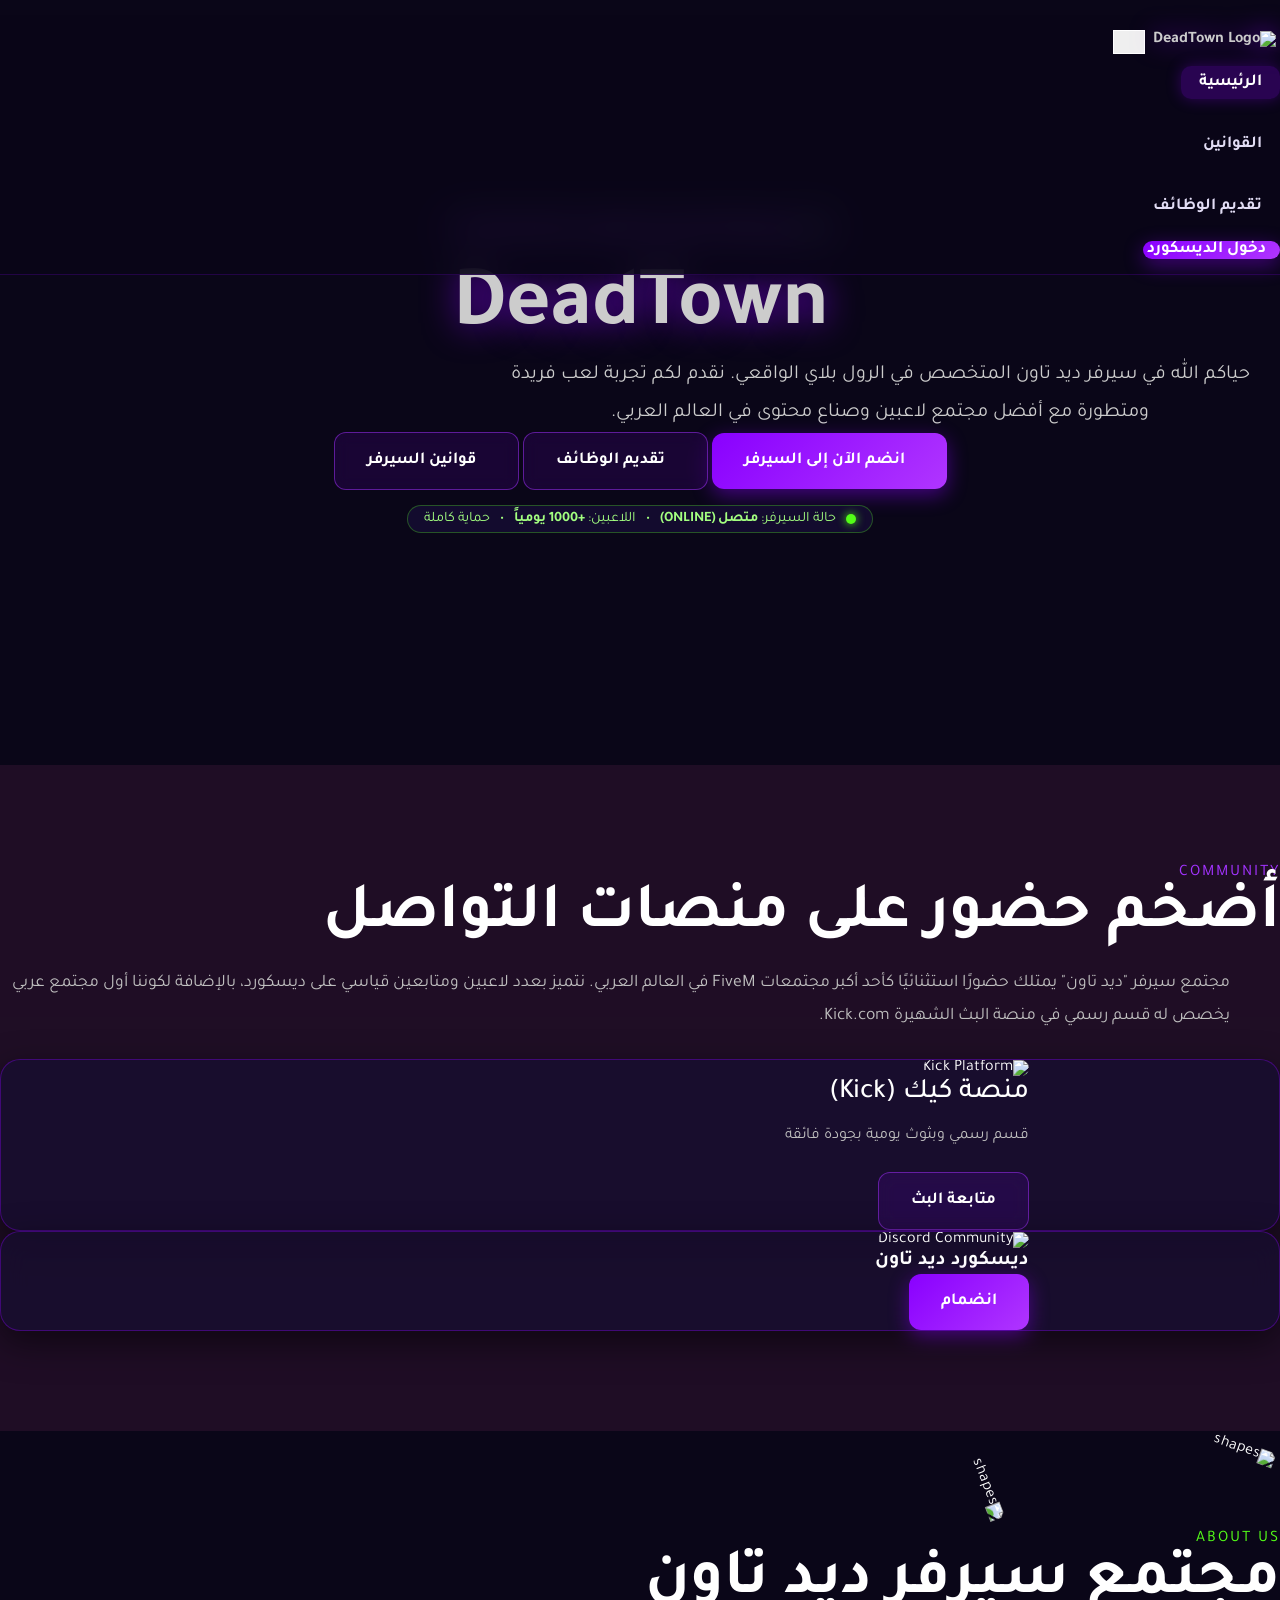
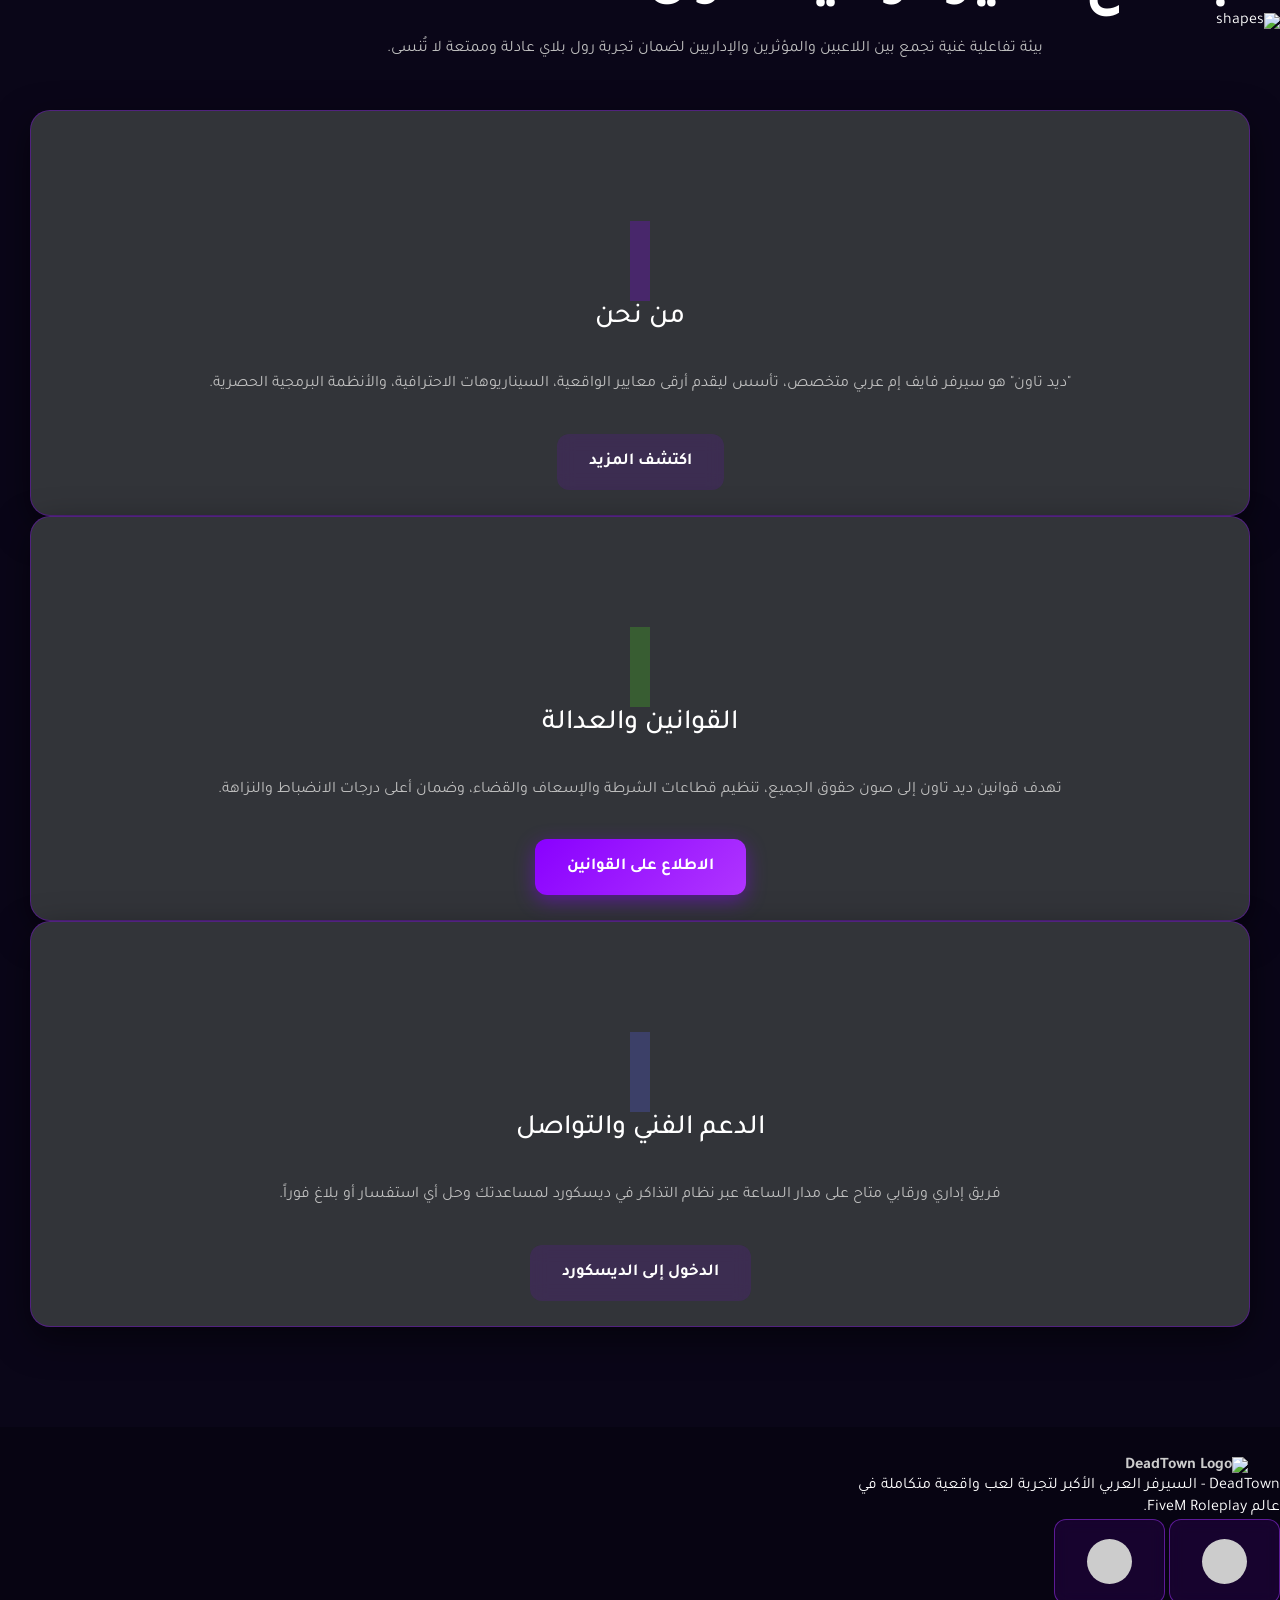
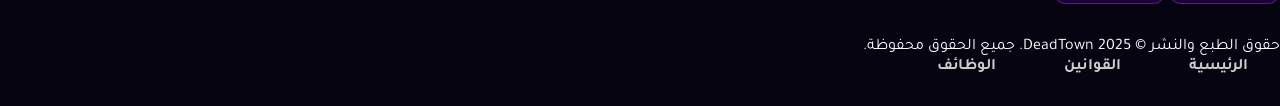
==== index.html @ af0ee680 "Add FiveM night drive hero video (halal content) + video element" ====
<!DOCTYPE html>
<html dir="rtl" lang="ar">
<head>
    <meta charset="utf-8"/>
    <meta content="IE=edge" http-equiv="X-UA-Compatible"/>
    <title>DeadTown | سيرفر ديد تاون فايف ام</title>
    <meta content="انضم إلى سيرفر DeadTown، أحد أكبر وأقوى سيرفرات فايف إم للرول بلاي في الشرق الأوسط. تواصل مع اللاعبين واستمتع بتجربة لعب مخصصة واستثنائية." name="description"/>
    <meta content="DeadTown, سيرفر DeadTown, سيرفر ديد تاون, FiveM, سيرفرات CFW, سيرفرات فايف ام, ألعاب أونلاين, مجتمع اللاعبين العرب, سيرفرات مخصصة, مجتمع فايف ام, FiveM servers, سيرفرات فايف ام عربية, رول بلاي, كيك فايف ام, FiveM RP" name="keywords"/>
    <meta content="DeadTown Team" name="author"/>
    <meta content="width=device-width, initial-scale=1, shrink-to-fit=no" name="viewport"/>
    <meta content="ar" http-equiv="Content-Language"/>
    <meta content="Arabic" name="language"/>
    <meta content="website" property="og:type"/>
    <meta content="DeadTown | سيرفر ديد تاون فايف ام" property="og:title"/>
    <meta content="انضم إلى سيرفر DeadTown، أكبر مجتمع لعشاق FiveM. استمتع بتجربة لعب مخصصة وتواصل مع لاعبين من جميع أنحاء العالم." property="og:description"/>
    <meta content="assets/images/logo.png" property="og:image"/>
    <meta content="DeadTown" property="og:site_name"/>
    <meta content="ar_AR" property="og:locale"/>

    <link href="assets/images/favicon.ico" rel="icon" type="image/png"/>
    <link href="https://fonts.googleapis.com" rel="preconnect"/>
    <link href="https://fonts.gstatic.com" rel="preconnect" crossorigin/>
    <link href="https://fonts.googleapis.com/css2?family=Tajawal:wght@300;400;500;700;800;900&display=swap" rel="stylesheet"/>

    <!-- Bootstrap 5 RTL -->
    <link crossorigin="anonymous" href="https://cdn.jsdelivr.net/npm/bootstrap@5.0.2/dist/css/bootstrap.rtl.min.css" integrity="sha384-gXt9imSW0VcJVHezoNQsP+TNrjYXoGcrqBZJpry9zJt8PCQjobwmhMGaDHTASo9N" rel="stylesheet"/>
    <!-- Font Awesome Icons -->
    <link href="assets/font-awesome-lib/icon/font-awesome.min.css" rel="stylesheet"/>
    <!-- Core & Vendor CSS -->
    <link href="assets/css/style.css" rel="stylesheet"/>
    <link href="assets/css/responsive.css" rel="stylesheet"/>
    <link href="assets/css/slick.min.css" rel="stylesheet"/>
    <link href="assets/vendor/slick/slick-theme.css" rel="stylesheet"/>
    <link href="assets/css/aos.css" rel="stylesheet"/>
    <!-- SweetAlert2 -->
    <link rel="stylesheet" href="https://cdn.jsdelivr.net/npm/sweetalert2@11/dist/sweetalert2.min.css"/>
</head>
<body>
<div class="site-wrapper">
    <!-- Header & Navigation -->
    <header>
        <nav class="navbar container navbar-expand-lg">
            <div class="container-fluid">
                <a class="navbar-brand position-relative p-0" href="index.html">
                    <img alt="DeadTown Logo" src="assets/images/logo.png"/>
                </a>
                <button class="navbar-toggler" id="sidebarEvent" type="button" aria-label="فتح القائمة">
                    <i class="fa-solid fa-bars" style="color: #A333FF; font-size: 1.5rem;"></i>
                </button>
                <div class="collapse navbar-collapse" id="mainNavbar">
                    <ul class="navbar-nav position-relative ms-auto mx-4 mb-2 mb-lg-0 d-flex justify-content-center align-items-center gap-2">
                        <li class="nav-item"><a class="nav-link active" href="index.html">الرئيسية</a></li>
                        <li class="nav-item"><a class="nav-link" href="rules.html">القوانين</a></li>
                        <li class="nav-item"><a class="nav-link" href="job-application.html">تقديم الوظائف</a></li>
                    </ul>
                    <div class="d-none d-lg-flex align-items-center gap-3">
                        <a class="btn-deadtown-primary" href="https://discord.gg/U6n9MdBhqs" target="_blank" rel="noopener">
                            <i class="fa-brands fa-discord"></i> دخول الديسكورد
                        </a>
                    </div>
                </div>
            </div>
        </nav>

        <!-- Mobile Drawer Sidebar -->
        <aside>
            <div class="sidebar">
                <div class="d-flex justify-content-between align-items-center mb-4">
                    <a href="index.html"><img alt="DeadTown Logo" src="assets/images/logo.png" style="height: 40px;"/></a>
                    <button id="closeBtn" type="button" aria-label="إغلاق"><i class="fa-solid fa-xmark"></i></button>
                </div>
                <ul class="nav-links text-lg-start">
                    <li><a class="nav-link" href="index.html"><i class="fa-solid fa-house me-2"></i> الرئيسية</a></li>
                    <li><a class="nav-link" href="rules.html"><i class="fa-solid fa-scale-balanced me-2"></i> القوانين</a></li>
                    <li><a class="nav-link" href="job-application.html"><i class="fa-solid fa-id-card me-2"></i> تقديم الوظائف</a></li>
                    <li><a class="nav-link text-primary" href="https://discord.gg/U6n9MdBhqs" target="_blank" rel="noopener"><i class="fa-brands fa-discord me-2"></i> سيرفر الديسكورد</a></li>
                </ul>
            </div>
        </aside>
    </header>

    <!-- Hero Section with Background Video -->
    <div class="hero_main">
        <div class="hero-video-bg">
            <!-- فيديو خلفية: قيادة سيارة في سيرفر فايف إم (بدون موسيقى/محتوى غير لائق) -->
            <div class="video-fallback" style="background-image: url('assets/images/deadtown-images/bg-3.png');"></div>
            <video class="video" autoplay muted loop playsinline preload="auto" poster="assets/images/deadtown-images/bg-3.png" aria-label="فيديو قيادة سيارة داخل سيرفر فايف إم">
                <source src="assets/videos/hero-night-drive.mp4" type="video/mp4"/>
                <source src="assets/videos/solvecity-teaser.mp4" type="video/mp4"/>
            </video>
        </div>
        <div class="overlay">
            <div class="header-content">
                <section id="hero" class="d-flex align-items-center" style="min-height: 80vh;">
                    <div class="container">
                        <div class="row justify-content-center">
                            <div class="col-lg-10 col-md-12 text-center" data-aos="zoom-in" data-aos-delay="200">
                                <div class="hero-badge">
                                    <span class="pulse-dot"></span>
                                    <span>سيرفر FiveM الرول بلاي الأقوى في الشرق الأوسط</span>
                                </div>
                                <h1 class="display-3 fw-bold text-white mb-3" style="letter-spacing: -1px; text-shadow: 0 0 35px rgba(137,0,255,0.7);">
                                    DeadTown
                                </h1>
                                <p class="lead text-light mb-4 mx-auto" style="max-width: 800px; line-height: 1.9; font-size: 1.25rem;">
                                    حياكم الله في سيرفر ديد تاون المتخصص في الرول بلاي الواقعي. نقدم لكم تجربة لعب فريدة ومتطورة مع أفضل مجتمع لاعبين وصناع محتوى في العالم العربي.
                                </p>
                                <div class="d-flex justify-content-center flex-wrap gap-3 mb-4">
                                    <a class="btn-deadtown-primary" href="https://discord.gg/U6n9MdBhqs" target="_blank" rel="noopener">
                                        <i class="fa-brands fa-discord"></i> انضم الآن إلى السيرفر
                                    </a>
                                    <a class="btn-deadtown-outline" href="job-application.html">
                                        <i class="fa-solid fa-user-plus"></i> تقديم الوظائف
                                    </a>
                                    <a class="btn-deadtown-outline" href="rules.html">
                                        <i class="fa-solid fa-book-open"></i> قوانين السيرفر
                                    </a>
                                </div>
                                <div class="server-status-pill">
                                    <span class="pulse-dot"></span>
                                    <span>حالة السيرفر: <strong>متصل (ONLINE)</strong></span>
                                    <span class="mx-2">•</span>
                                    <span><i class="fa-solid fa-users text-info"></i> اللاعبين: <strong>+1000 يومياً</strong></span>
                                    <span class="mx-2">•</span>
                                    <span><i class="fa-solid fa-shield-halved text-warning"></i> حماية كاملة</span>
                                </div>
                            </div>
                        </div>
                    </div>
                </section>
            </div>
        </div>
    </div>

    <!-- Social & Community Stats Section -->
    <section id="crafters" class="py-5 position-relative">
        <div class="container">
            <div class="row align-items-center g-5">
                <div class="col-lg-6" data-aos="fade-left">
                    <span class="text-uppercase fw-bold" style="color: #A333FF; letter-spacing: 2px;">COMMUNITY</span>
                    <h2 class="display-6 fw-bold text-white mb-3">أضخم حضور على منصات التواصل</h2>
                    <p class="text-light" style="line-height: 1.9; font-size: 1.1rem;">
                        مجتمع سيرفر "ديد تاون" يمتلك حضورًا استثنائيًا كأحد أكبر مجتمعات FiveM في العالم العربي. نتميز بعدد لاعبين ومتابعين قياسي على ديسكورد، بالإضافة لكوننا أول مجتمع عربي يخصص له قسم رسمي في منصة البث الشهيرة Kick.com.
                    </p>
                </div>

                <div class="col-lg-6" data-aos="fade-right">
                    <div class="row g-4">
                        <div class="col-sm-6">
                            <div class="glass-panel p-4 text-center h-100 d-flex flex-column justify-content-center align-items-center">
                                <img alt="Kick Platform" src="assets/images/index/crafter-1.png" class="img-fluid mb-3" style="max-height: 180px; border-radius: 12px;"/>
                                <h4 class="text-white fw-bold">منصة كيك (Kick)</h4>
                                <p class="text-muted small">قسم رسمي وبثوث يومية بجودة فائقة</p>
                                <a class="btn-deadtown-outline btn-sm py-2 px-3 mt-2" href="https://kick.com/yazenali800" target="_blank" rel="noopener">متابعة البث</a>
                            </div>
                        </div>
                        <div class="col-sm-6 d-flex flex-column gap-4">
                            <div class="glass-panel p-3 text-center">
                                <img alt="Discord Community" src="assets/images/index/crafter-2.png" class="img-fluid mb-2" style="max-height: 120px; border-radius: 10px;"/>
                                <h5 class="text-white fw-bold">ديسكورد ديد تاون</h5>
                                <a class="btn-deadtown-primary btn-sm py-1 px-3 mt-1" href="https://discord.gg/U6n9MdBhqs" target="_blank" rel="noopener">انضمام</a>
                            </div>
                        </div>
                    </div>
                </div>
            </div>
        </div>
    </section>

    <!-- Community & Features Section -->
    <section id="facilities" class="py-5 position-relative">
        <div class="facilities-bg">
            <img alt="shapes" src="assets/images/index/shapes-bg.png"/>
            <img alt="shapes" src="assets/images/index/shapes-bg.png"/>
            <img alt="shapes" src="assets/images/index/shapes-bg.png"/>
        </div>
        <div class="container position-relative" style="z-index: 2;">
            <div class="text-center mb-5" data-aos="fade-up">
                <span class="text-uppercase fw-bold" style="color: #53FC18; letter-spacing: 2px;">ABOUT US</span>
                <h2 class="display-6 fw-bold text-white mt-1">مجتمع سيرفر ديد تاون</h2>
                <p class="text-muted mx-auto" style="max-width: 750px;">
                    بيئة تفاعلية غنية تجمع بين اللاعبين والمؤثرين والإداريين لضمان تجربة رول بلاي عادلة وممتعة لا تُنسى.
                </p>
            </div>

            <div class="row g-4 justify-content-center">
                <!-- Feature 1: About Us -->
                <div class="col-md-4 col-sm-9 d-flex" data-aos="fade-up" data-aos-delay="100">
                    <div class="glass-panel p-4 w-100 text-center d-flex flex-column align-items-center justify-content-between">
                        <div>
                            <div class="p-3 rounded-circle mb-3 d-inline-flex" style="background: rgba(137,0,255,0.25); color: #A333FF;">
                                <i class="fa-solid fa-info-circle fa-2x"></i>
                            </div>
                            <h4 class="text-white fw-bold mb-3">من نحن</h4>
                            <p class="text-muted" style="line-height: 1.8;">
                                "ديد تاون" هو سيرفر فايف إم عربي متخصص، تأسس ليقدم أرقى معايير الواقعية، السيناريوهات الاحترافية، والأنظمة البرمجية الحصرية.
                            </p>
                        </div>
                        <a href="rules.html" class="btn-deadtown-outline btn-sm mt-3">اكتشف المزيد</a>
                    </div>
                </div>

                <!-- Feature 2: Rules -->
                <div class="col-md-4 col-sm-9 d-flex" data-aos="fade-up" data-aos-delay="250">
                    <div class="glass-panel p-4 w-100 text-center d-flex flex-column align-items-center justify-content-between">
                        <div>
                            <div class="p-3 rounded-circle mb-3 d-inline-flex" style="background: rgba(83,252,24,0.2); color: #53FC18;">
                                <i class="fa-solid fa-scale-balanced fa-2x"></i>
                            </div>
                            <h4 class="text-white fw-bold mb-3">القوانين والعدالة</h4>
                            <p class="text-muted" style="line-height: 1.8;">
                                تهدف قوانين ديد تاون إلى صون حقوق الجميع، تنظيم قطاعات الشرطة والإسعاف والقضاء، وضمان أعلى درجات الانضباط والنزاهة.
                            </p>
                        </div>
                        <a href="rules.html" class="btn-deadtown-primary btn-sm mt-3">الاطلاع على القوانين</a>
                    </div>
                </div>

                <!-- Feature 3: Support / Discord -->
                <div class="col-md-4 col-sm-9 d-flex" data-aos="fade-up" data-aos-delay="400">
                    <div class="glass-panel p-4 w-100 text-center d-flex flex-column align-items-center justify-content-between">
                        <div>
                            <div class="p-3 rounded-circle mb-3 d-inline-flex" style="background: rgba(88,101,242,0.25); color: #5865F2;">
                                <i class="fa-solid fa-headset fa-2x"></i>
                            </div>
                            <h4 class="text-white fw-bold mb-3">الدعم الفني والتواصل</h4>
                            <p class="text-muted" style="line-height: 1.8;">
                                فريق إداري ورقابي متاح على مدار الساعة عبر نظام التذاكر في ديسكورد لمساعدتك وحل أي استفسار أو بلاغ فوراً.
                            </p>
                        </div>
                        <a href="https://discord.gg/U6n9MdBhqs" target="_blank" rel="noopener" class="btn-deadtown-outline btn-sm mt-3">الدخول إلى الديسكورد</a>
                    </div>
                </div>
            </div>
        </div>
    </section>

    <!-- Footer -->
    <footer id="footer" class="pt-5 pb-4 border-top" style="border-color: rgba(137,0,255,0.2) !important; background: #070412;">
        <div class="container">
            <div class="row g-4 align-items-center mb-4">
                <div class="col-md-6 text-center text-md-start">
                    <a href="index.html">
                        <img alt="DeadTown Logo" src="assets/images/logo.png" style="height: 50px;" class="mb-3"/>
                    </a>
                    <p class="text-muted mb-0" style="max-width: 450px;">
                        DeadTown - السيرفر العربي الأكبر لتجربة لعب واقعية متكاملة في عالم FiveM Roleplay.
                    </p>
                </div>
                <div class="col-md-6 text-center text-md-end">
                    <div class="d-flex justify-content-center justify-content-md-end gap-3">
                        <a class="btn-deadtown-outline py-2 px-3" href="https://discord.gg/U6n9MdBhqs" target="_blank" rel="noopener" aria-label="Discord">
                            <i class="fa-brands fa-discord"></i>
                        </a>
                        <a class="btn-deadtown-outline py-2 px-3" href="https://kick.com/yazenali800" target="_blank" rel="noopener" aria-label="Kick">
                            <i class="fa-solid fa-play text-success"></i>
                        </a>
                    </div>
                </div>
            </div>

            <hr style="border-color: rgba(137,0,255,0.2);"/>

            <div class="d-flex flex-column flex-md-row justify-content-between align-items-center pt-2">
                <p class="text-muted small mb-0">حقوق الطبع والنشر © 2025 DeadTown. جميع الحقوق محفوظة.</p>
                <div class="d-flex gap-4 mt-3 mt-md-0">
                    <a href="index.html" class="text-muted small text-decoration-none">الرئيسية</a>
                    <a href="rules.html" class="text-muted small text-decoration-none">القوانين</a>
                    <a href="job-application.html" class="text-muted small text-decoration-none">الوظائف</a>
                </div>
            </div>
        </div>
    </footer>
</div>

<!-- Back to Top Button -->
<button class="btnTwo" id="backToTopBtn" type="button" aria-label="العودة للأعلى" style="display: none;">
    <i class="fa-solid fa-arrow-turn-up"></i>
</button>

<!-- Scripts -->
<script src="assets/js/jquery.js"></script>
<script src="assets/js/waypoints.min.js"></script>
<script src="assets/js/javascript-lib/bootstrap.min.js"></script>
<script src="assets/js/slick.min.js"></script>
<script src="assets/js/aos.js"></script>
<script src="https://cdn.jsdelivr.net/npm/sweetalert2@11"></script>
<script src="assets/js/custom.js"></script>

</body>
</html>
---- assets/css/style.css ----
/* ====== Font : Tajawal , Tajawal ====== */
@import url('https://fonts.googleapis.com/css2?family=Tajawal:wght@100;200;300;400;500;600;700;800;900&display=swap');
/*
Author: M1shal (Discord me.s)
Author URI:
Description:
Version:        1.0
License:
License URI:


	Navigation Files

	01. Reset
	02. Global Style

	    [Table of Content]

	01. Index Page Style
        section Index Page
            1.1.header section
            1.2 hero section
            1.3 our partner section
            1.4 now playing section
            1.5 game crafters section
            1.6 facilities section
            1.7 upcoming matches section
            1.8 games section
            1.9 watch tournament matches section
            1.10 our team section
            1.11 become a part of us section
            1.12 pricing plan section
            1.13 our media gallery section
            1.14 testimonials section
            1.15 faq section
            1.16 blog section
            1.17 footer section
    02. About Us Page Style
        section hero Page
            2.1 hero section
            2.2 video section
            2.3 testimonials section
    03. Contact Us Page Style
        section hero Page
            3.1 hero section
            3.2 contact details section
            3.3 contact us form section
            3.4 map location section
    04. Match Schedule Style
        section hero Page
            4.1 hero section
    05. Blogs And News Page Style
        section hero Page
            5.1 hero section
    06. Faq Page Style
        section hero Page
            6.1 hero section
    07. Our Team Page Style
        section hero Page
            7.1 hero section
    08. Pricing Plan Page Style
        section hero Page
            8.1 hero section
            8.2 pricing plan section
            8.3 special discount section
    09. Testimonials Page Style
        section hero Page
            9.1 hero section
            9.2 testimonials section
    10. Gallery Page Style
        section hero Page
            10.1 hero section
    11. Games Page Style
        section hero Page
            11.1 hero section
    12. Coming Soon/404 Page Style
        section Coming Soon/404 Page
            12.1. Coming Soon/404 section

 */

/* * {
    direction: rtl;
} */


/* ============= 01. Reset section ============= */

html,
body,
div,
span,
applet,
object,
iframe,
h1,
h2,
h3,
h4,
h5,
h6,
p,
blockquote,
pre,
abbr,
acronym,
address,
big,
cite,
code,
del,
dfn,
em,
img,
ins,
kbd,
q,
s,
samp,
small,
strike,
strong,
sub,
sup,
tt,
var,
b,
u,
i,
center,
dl,
dt,
dd,
ol,
ul,
li,
fieldset,
form,
label,
legend,
table,
caption,
tbody,
tfoot,
thead,
tr,
th,
td,
article,
aside,
canvas,
details,
embed,
figure,
figcaption,
footer,
header,
hgroup,
menu,
nav,
output,
ruby,
section,
summary,
time,
mark,
audio,
video {
    margin: 0;
    padding: 0;
    border: 0;
    font-size: 100%;
}


/* HTML5 display-role reset for older browsers */

article,
aside,
details,
figcaption,
figure,
footer,
header,
hgroup,
menu,
nav,
section {
    display: block;
}

body {
    line-height: 1;
    background-color: rgb(18 0 51);
}

ol,
ul {
    list-style: none;
}

blockquote,
q {
    quotes: none;
}

blockquote:before,
blockquote:after,
q:before,
q:after {
    content: "";
}

button:focus {
    outline: none;
}

table {
    border-collapse: collapse;
    border-spacing: 0;
}

select {
    user-select: none;
}

label {
    font-weight: normal;
}

iframe {
    width: 100%;
}


/* =====  End of 01. Reset  ====== */


/* ===== 02. Global Style ===== */
h1 {
    font-size: 85px;
    font-weight: 700;
    line-height: 91px;
    font-family: 'Tajawal', sans-serif;
}

h2 {
    font-size: 65px;
    font-weight: 700;
    line-height: 71px;
    font-family: 'Tajawal', sans-serif;
}

h3 {
    font-size: 48px;
    font-weight: 700;
    line-height: 54px;
    font-family: 'Tajawal', sans-serif;
}

h4 {
    font-size: 28px;
    font-weight: 500;
    line-height: 34px;
    font-family: 'Tajawal', sans-serif;
}

h5 {
    font-size: 20px;
    font-weight: 700;
    line-height: 26px;
    font-family: 'Tajawal', sans-serif;
}

h6 {
    font-size: 18px;
    font-weight: 500;
    line-height: 24px;
    font-family: 'Tajawal', sans-serif;
}

p {
    font-size: 16px;
    font-weight: 400;
    line-height: 22px;
    font-family: 'Tajawal', sans-serif;
}


button {
    font-size: 16px;
    font-weight: 600;
    line-height: 22px;
    padding: 16px 32px 16px 32px;
    font-family: 'Tajawal', sans-serif;
}

a {
    font-size: 16px;
    font-weight: 600;
    line-height: 18px;
    padding: 19px 32px 19px 32px !important;
    text-decoration: none;
    transition: all 0.4s ease;
    font-family: 'Tajawal', sans-serif;
    /* Remove blue color */
    color: #ccc;
}

a:hover {
    color: #753ada;
}

/* === Global buttons start ==== */
.btnOne a {
    color: #753ada !important;
    border: 1px solid #753ada;
    padding: 15px 32px 15px 32px !important;
}

.btnOne a:hover {
    background-color: #753ada;
    color: #323439 !important;
}

.btnOne button {
    color: #753ada !important;
    border: 1px solid #753ada;
    padding: 15px 32px 15px 32px !important;
    background-color: transparent;
    transition: 0.4s ease;
}

.btnOne button:hover {
    background-color: #753ada;
    color: #323439 !important;
}

.btnTwoActive a {
    background-color: #753ada;
    color: #ccc;
    border: 1px solid #753ada;
}

.btnTwoActive a:hover {
    background-color: transparent;
    border: 1px solid #fff;
}

.btnTwo a {
    background-color: transparent;
    color: #ccc;
    border: 1px solid #fff;
}

.btnTwo a:hover {
    background-color: #753ada;
    border: 1px solid #753ada;
}

.btnTwo {
    border: none;
    outline: none;
    color: #ccc !important;
    background: #323439;
    background: transparent;
    position: relative;
    z-index: 0;
    padding: 19px 32px 19px 32px !important;
    border: 1px solid white;
}

.btnThree a {
    background-color: transparent;
    color: #ccc;
    /* border: 1px solid #fff; */
}

.btnThree a:hover {
    /* background-color: #753ada; */
    /* border: 1px solid #753ada; */
}

.btnThree {
    border: none;
    outline: none;
    color: #ccc !important;
    background: rgba(255, 255, 255, 0.035) !important;
    background: transparent;
    position: relative;
    z-index: 0;
    padding: 19px 32px 19px 32px !important;
    border-radius: 5px;
    /* border: 1px solid white; */
}


.btnTwoActive {
    border: none;
    outline: none;
    color: #ccc !important;
    background-color: rgb(117, 58, 218);
    box-shadow: rgb(117 58 218) 0px 0px 10px;
    position: relative;
    z-index: 0;
    padding: 19px 32px 19px 32px !important;
    border-radius: 5px;
    /* border: 1px solid white; */
}

.btnTwo:before,
.btnTwoActive::before {
    content: '';
    /* background: linear-gradient(45deg, #ff0000, #ff7300, #fffb00, #48ff00, #00ffd5, #002bff, #7a00ff, #ff00c8, #ff0000); */
    position: absolute;
    top: -2px;
    left: -2px;
    background-size: 400%;
    z-index: -1;
    width: calc(100% + 4px);
    height: calc(100% + 4px);
    animation: glowing 20s linear infinite;
    opacity: 0;
}

.btnTwo:active:after,
.btnTwoActive:active::after {
    background: transparent;
}

.btnTwo:hover:before,
.btnTwoActive:hover::before {
    opacity: 1;
}

.btnTwo:hover::after,
.btnTwoActive:hover::after {
    z-index: -1;
    content: '';
    position: absolute;
    width: 100%;
    height: 100%;
    /* background: #323439; */
    background-color: rgb(129, 68, 235);
    border-radius: 5px;
    left: 0;
    top: 0;
}

@keyframes glowing {
    0% {
        background-position: 0 0;
    }

    50% {
        background-position: 400% 0;
    }

    100% {
        background-position: 0 0;
    }
}


.globalBtn {
    display: flex;
    justify-content: start;
    align-items: center;
}

.globalBtn a {
    text-decoration: none;
    color: #753ada;
    text-transform: capitalize;
    padding: 15px 32px 15px 32px !important;
}

.globalBtn button {
    border: none;
    outline: none;
    background-color: transparent;
    color: #753ada;
    transition: 0.3s ease;
}

.globalBtn button:hover {
    color: #070929;
}

.globalBtn li {
    list-style-type: none;
    cursor: pointer;
    border: 1px solid #753ada;
    font-weight: bold;
    text-align: center;
    line-height: 3em;
    position: relative;
    overflow: hidden;
    z-index: 1;
    transition: 0.5s;
    color: #ccc;
}

.globalBtn li:hover {
    border: 1px solid #753ada;
}

.globalBtn li:hover a {
    color: #070929 !important;
}


.globalBtn li span {
    position: absolute;
    width: 25%;
    height: 100%;
    background-color: #753ada;
    transform: translateY(150%);
    border-radius: 50%;
    left: calc((var(--n) - 1) * 25%);
    transition: 0.7s ease-in-out;
    transition-delay: calc((var(--n) - 1) * 0.1s);
    z-index: -1;
}


.globalBtn li:hover span {
    transform: translateY(0) scale(2);
}

.globalBtn li span:nth-child(1) {
    --n: 1;
}

.globalBtn li span:nth-child(2) {
    --n: 2;
}

.globalBtn li span:nth-child(3) {
    --n: 3;
}

.globalBtn li span:nth-child(4) {
    --n: 4;
}

/* === Global buttons end === */

/* === animation icon === */
@keyframes animation {
    0% {
        top: 0px;
    }

    50% {
        top: 10px;
    }

    100% {
        top: 0px;
    }
}

/* === End of animation icon === */

/* === video play button animation icon === */
@keyframes pulse-border {
    0% {
        transform: translateX(-50%) translateY(-50%) translateZ(0) scale(1);
        opacity: 1;
    }

    100% {
        transform: translateX(-50%) translateY(-50%) translateZ(0) scale(1.5);
        opacity: 0;
    }
}

/* === End of video play button animation icon === */

/* === background image rotate animation === */
@keyframes clockwise {
    from {
        transform: rotate(0deg);
    }

    to {
        transform: rotate(360deg);
    }
}

@keyframes anticlockwise {
    from {
        transform: rotate(0deg);
    }

    to {
        transform: rotate(-360deg);
    }
}

/* === End of background image rotate animation === */

/* === heading animation === */
.moving {
    position: relative;
    animation: moveUpDown 3.5s infinite alternate cubic-bezier(0.25, 0.1, 0.25, 0.2);
}

@keyframes moveUpDown {

    0%,
    100% {
        transform: translateY(-7px);

    }

    50% {
        transform: translateY(0);

    }
}

/* === End of heading animation === */

/* === Change background in autofill textbox ==== */
input,
input:hover,
input:focus,
input:active {
    transition: background-color 5000s ease-in-out 0s;
}

/* === End of Change background in autofill textbox ==== */

/* === animation image === */
@keyframes animationTwo {
    0% {
        left: 0px;
    }

    50% {
        left: 10px;
    }

    100% {
        left: 0px;
    }
}

/* === End of animation image === */

/* === button back to top ====*/
#backToTopBtn {
    display: none;
    position: fixed;
    bottom: 20px;
    right: 30px;
    z-index: 99;
    border: none;
    padding: 17px 20px !important;
    transition: all 0.3s ease;
    background-color: rgba(255, 255, 255, 0.035);
    border: 1px solid rgba(255, 255, 255, 0.035);
    color: #ccc;
    cursor: pointer;
}

#backToTopBtn:hover {
    color: rgba(255, 255, 255, 0.035);
}

/* === Enf of button back to top ====*/

/* =====  End of 02. Global style  ===== */

/* ====== 1.1 Header section ====== */
.overlay {
    background: linear-gradient(rgba(0, 0, 0, 0.3), rgba(123, 61, 232, 0.2));
    position: absolute;
    background-repeat: no-repeat;
    top: -5%;
    width: 100%;
    height: 750px;
    display: flex;
    justify-content: center;
    color: #ccc;
    text-align: center;
    background-position: center;
    background-size: cover;
}

.header-content {
    width: 100%;
}

header {
    padding-top: 5px;
    background-color: transparent;
    padding: 15px 0;
    position: absolute;
    top: 0;
    right: 0;
    /* Changed from left to right */
    width: 100%;
    z-index: 4;
}

.navbar-brand img {
    width: 122px;
}

header nav a {
    padding: 0 4px !important;
}

header nav a:hover {
    color: #753ada !important;
}

.navbar-nav {
    gap: 30px;
}

header .nav-item {
    position: relative;
    cursor: pointer;
    padding: 20px 0 24px 0;
}

.nav-link {
    color: #ccc !important;
}

header .nav-item::after {
    content: '';
    position: absolute;
    bottom: -5px;
    right: 3px;
    /* Changed from left to right */
    display: block;
    width: 0;
    height: 5px;
    background: #fff;
    transition: width .5s ease-in-out;
}

header .nav-item:hover::after {
    width: 91%;
    transform: scaleY(1);
    border-bottom-color: #ccc;
}

.navbar-toggler {
    border: 1px solid #fff;
    padding: 11px 15px;
}

.active {
    color: #753ada !important;
}

.pages-active {
    color: #753ada !important;
}

.navbar-toggler i {
    color: #ccc;
    font-size: 29px;
}

nav .dropdown-item {
    color: #ccc;
}

.navbar .nav-item:hover .dropdown-menu {
    background-color: rgb(18 0 51);
}

.dropdown-item:focus,
.dropdown-item:hover {
    background-color: transparent;
    color: #753ada !important;
}

.dropdown-item.active {
    background-color: transparent !important;
}

nav .dropdown-menu li {
    padding: 8px 14px 8px 10px;
    /* Swapped left and right padding */
}

.navbar {
    --bs-navbar-padding-y: 0;
    padding-top: 0;
    padding-bottom: 0;
}

/* sidebar start */
.sidebar::-webkit-scrollbar {
    width: 3px;
}

.sidebar::-webkit-scrollbar-thumb {
    background: #9a9b9a;
    border-radius: 5px;
}

aside {
    position: relative;
    z-index: 11;
}

.sidebar {
    padding: 25px 0;
    background-color: rgb(18 0 51);
    display: inline-block;
    position: fixed;
    top: 0;
    width: 320px;
    right: -500px;
    /* Changed from left to right */
    transition: 0.6s ease-in-out;
    height: 100%;
    overflow: scroll;
    text-align: right;
    /* Changed from left to right */
}

.sidebar img {
    width: 160px;
}

.sidebar button {
    padding: 6px 17px;
    margin: 0 0 0 12px;
    /* Swapped left and right margins */
    background-color: rgba(255, 255, 255, 0.1);
    font-size: 17px;
    border-radius: 5px;
    border: none;
}

.sidebar button i {
    color: #753ada;
    font-size: 28px;
}

.btn-close {
    --bs-btn-close-color: #ccc;
    --bs-btn-close-focus-shadow: 0 0 0 0.25rem rgb(251 142 38 / 25%);
    opacity: 1;
}

.btn-check:focus+.btn-outline-primary,
.btn-outline-primary:focus {
    box-shadow: none;
}

.btn-outline-primary {
    border-color: #021f41;
}

.navbar-toggler:focus {
    box-shadow: none;
}

.btn-outline-primary:active:focus {
    box-shadow: none
}

.btn-close i {
    filter: brightness(0) invert(1);
}

.btn-close:focus {
    box-shadow: none;
}

.sidebar ul {
    padding: 14px 0;
}

.sidebar ul li:last-child {
    padding-bottom: 0 !important;
}

.sidebar li {
    padding: 10px 0px !important;
    width: 160px;
}

.sidebar a {
    padding-left: 16px !important;
    /* Changed from left to right */
    color: #ccc;
    font-size: 16px;
    font-weight: 600;
}


.card-body {
    padding: 0 1rem;
}

.btn-outline-primary {
    --bs-btn-border-color: #021f41;
}

.btn-outline-primary:hover {
    background-color: #ccc;
    border: none;
}

.btn-outline-primary:hover i {
    color: #753ada;
}

.btn:first-child:active,
:not(.btn-check)+.btn:active {
    color: #753ada;
    background-color: #ccc !important;
    border-color: #ccc;
}

.btn-outline-primary:hover {
    color: #753ada;
}

.sidebar-toggle {
    right: 0;
}

.more {
    display: flex;
    justify-content: space-between;
}

.more a:first-child {
    padding: 7px 0 0 16px !important;
}

.btn-outline-primary {
    margin: 7px 14px 0 0;
    padding: 0 14px 0 0 !important;
    height: 30px;
    width: 30px;
    border-radius: 50%;
    display: flex;
    justify-content: center;
    align-items: center;
    border: 1px solid #fff;
}

#collapseExample a {
    padding: 10px 0 !important;
}

.sidebar .card {
    border: none;
    background-color: #323439;
}

/* sidebar end*/
/* ====== End of 1.1 Header section ====== */

/* ====== 1.2 hero section ====== */
.hero_main {
    width: 100%;
    height: 715px;
    position: relative;
    overflow: hidden;
    display: flex;
    justify-content: center;
    align-items: center;
    z-index: -1;
}

.hero_main .video {
    width: 100%;
    height: 100%;
    object-fit: cover;
}

#hero {
    padding: 115px 0 0 0;
    margin-top: 85px;
    position: relative;
    z-index: 3;
    transform: translateY(50px);
}

#hero h2 {
    color: #ccc;
    text-align: center;
}

#hero h4 {
    padding: 17px 0 35px 0;
    color: #ccc;
}

.hero {
    margin-top: 0 !important;
}

.hero h2 {
    padding-top: 85px;
}

/* ====== End of 1.2 hero section ====== */

/* ====== 1.3 our partner section ====== */
#partner {
    background-color: rgba(34, 28, 62, 0.6);
    padding: 45px 0;
    margin-top: 126px;
    position: relative;
    z-index: 1;
}

.partner-slider {
    position: relative;
    z-index: 3;
}

.partner-slider img {
    width: 50px;
}

#partner figure {
    display: flex !important;
    justify-content: center;
}

#partner h5 {
    color: #ccc;
    text-align: center;
}

/* ====== End of 1.3 our partner section ====== */

/* ====== 1.4 now playing section ====== */
#playing {
    padding: 100px 0 100px 0;
    background-color: rgb(18 0 51);
}

#playing h3 {
    color: #ccc;
    text-align: center;
}

#playing h4 {
    color: #753ada;
    text-align: center;
    padding: 12px 0 15px 0;
}

#playing p {
    color: #BFBFBF;
    text-align: center;
    padding: 0 260px 45px 260px;

}

img[alt="playImg"] {
    width: 100%;
    position: relative;
}

.playCard figure:first-child {
    position: relative;
}

.playCard figure:first-child::after {
    content: "";
    position: absolute;
    top: 0;
    left: 0;
    background: linear-gradient(45deg, rgba(43, 24, 101, 1) 0%, rgba(43, 24, 101, 0) 82%);
    height: 100%;
    width: 100%;
    z-index: 1;
}

img[alt="playLogo"] {
    width: 130px;
    position: absolute;
    bottom: 0%;
    left: 40%;
    z-index: 1;
    margin-bottom: 35px;
}

.playCard figure {
    position: relative;
}

img[alt="playLogo"] {
    transition: transform 0.5s ease;
}

img[alt="playLogo"]:hover {
    transform: skewX(-15deg);
}

.players {
    padding: 32px 40px;
    background-color: rgba(255, 255, 255, 0.035);
}

img[alt="player"] {
    width: 70px;
    transition: all 0.3s ease;
}

img[alt="vs"] {
    padding-bottom: 38px;
    width: 50px;
}

.players h6 {
    color: #ccc;
}

.p-name {
    display: flex;
    justify-content: space-between;
    align-items: center;
}

.player_logo {
    background-color: rgba(255, 255, 255, 0.10);
    height: 135px;
    width: 135px;
    border-radius: 50%;
    display: flex;
    justify-content: center;
    align-items: center;
}

.p-name .player_logo:hover img[alt="player"] {
    transform: scale(0.9);
}

.p-name h6 {
    text-align: center;
    padding-top: 19px;
}

.playCard P {
    text-align: center;
    padding: 0 !important;
}

.players a {
    display: block;
    text-align: center;
    width: 100%;
}

#playing li {
    display: inline-block;
    list-style-type: none;
}

#playing ul {
    padding: 30px 0 16px 0;
}

#playing #content_2 {
    display: none;
}

#playing #content_3 {
    display: none;
}

#playing #content_2 h5,
#playing #content_3 h5 {
    color: #ccc;
}

/* ====== End of 1.4 now playing section ====== */

/* ====== 1.5 game crafters section ====== */
#crafters {
    position: relative;
    padding: 100px 0;
}

#crafters::before {
    content: "";
    background-image: url('../images/deadtown-images/bg-3.png');
    background-repeat: no-repeat;
    background-position: center;
    background-size: cover;
    position: absolute;
    background-attachment: fixed;
    top: 0;
    left: 0;
    width: 100%;
    height: 100%;
    z-index: -2;
}

#crafters::after {
    content: "";
    background-color: rgba(40, 17, 43, 0.7);
    background-repeat: no-repeat;
    background-position: center;
    background-size: cover;
    position: absolute;
    top: 0;
    left: 0;
    width: 100%;
    height: 100%;
    z-index: -1;
}

#crafters h3 {
    color: #ccc;
}

#crafters p {
    color: #BFBFBF;
    padding: 15px 50px 25px 0;
}

#crafters .counter {
    padding-right: 40px;
}

.counter hr:not([size]) {
    height: 85px;
}

.counter div {
    display: flex;
    flex-direction: column;
}

.counter hr {
    border: 1px solid white;
    opacity: 0.5;
}

.counter p {
    padding: 0 !important;
}

#crafters img {
    width: 100%;
    transition: all 0.3s ease;
    border-radius: 5px;
}

#crafters img:hover {
    transform: translateY(7px);
}

#crafters h1 {
    color: transparent;
    -webkit-text-stroke-width: 1px;
    -webkit-text-stroke-color: #ccc;
    position: absolute;
    z-index: 2;
    transition: color 0.3s ease;
}

#crafters h1:hover {
    color: #ccc !important;
}

.imgLeft h1 {
    top: -13%;
    left: 13%;
}

.imgRight h1:nth-child(1) {
    top: 35%;
    left: 13%;
}

.imgRight h1:last-child {
    bottom: -5%;
    left: -59%;
}

.crafters::before {
    background-image: none !important;
}

.crafters::after {
    background-color: transparent !important;
}

#crafters .text-center {
    padding: 0 250px;
}

#crafters .text-center p {
    padding: 15px 0 25px 0;
}

/* ====== End of 1.5 game crafters section ====== */
/* ====== 1.6 facilities section ====== */
#facilities {
    margin: 100px 0 100px 0;
}

#facilities h3 {
    color: #ccc;
    text-align: center;
}

#facilities p {
    color: #BFBFBF;
    text-align: center;
    padding: 20px 190px 50px 190px;
}

#facilities h5 {
    color: #ccc;
    text-align: center;
}

img[alt="facilitiesIcon"] {
    width: 55px;
}

img[alt="facilitiesIcon_2"] {
    width: 78px;
}

img[alt="facilitiesIcon_3"] {
    width: 67px;
}

#facilities a {
    color: #ccc;
}

#facilities .col-md-4 div:hover a {
    color: #ccc !important;
}

#facilities figure {
    height: 100px;
}

#facilities .col-md-4 {
    padding: 0 30px;
}

#facilities .col-md-4 {
    padding: 0 30px;
}

#facilities .col-md-4 div {
    padding: 55px 10px 25px 10px;
    background-color: #323439;
    display: flex;
    flex-direction: column;
    align-items: center;
    transition: all 0.3s ease;
}

#facilities .col-md-4 div a {
    border: none;
}

#facilities .col-md-4 div a:hover {
    background-color: transparent !important;
}

#facilities .col-md-4 .btnTwo {
    padding: 55px 10px 25px 10px !important;
    border: none !important;
}

#facilities .col-md-4 p {
    padding: 35px 18px 10px 18px !important;
}

.facilities-bg {
    position: relative;
}

.facilities-bg img {
    position: absolute;
    width: 200px;
    z-index: -1;
}

#facilities .btnTwo:hover {
    color: #ccc !important;
}

.facilities-bg img:nth-child(1) {
    top: 82px;
    right: 0;
    /* Changed from left to right */
}

.facilities-bg img:nth-child(2) {
    top: -112px;
    right: 0;
    /* Changed from left to right */
    transform: rotate(20deg);
    z-index: -3;
}

.facilities-bg img:nth-child(3) {
    top: -113px;
    right: 17%;
    /* Changed from left to right */
    transform: rotate(69deg);
    z-index: -3;
}

.facilities-bg img:nth-child(4) {
    top: -113px;
    right: 35%;
    /* Changed from left to right */
    transform: rotate(15deg);
    z-index: -3;
}

.facilities-bg img:nth-child(5) {
    top: -113px;
    right: 54%;
    /* Changed from left to right */
    z-index: -3;
}

.facilities-bg img:nth-child(6) {
    top: -113px;
    left: 25%;
    /* Changed from right to left */
    z-index: -3;
}

.facilities-bg img:nth-child(6) {
    top: -113px;
    left: 15%;
    /* Changed from right to left */
    transform: rotate(70deg);
    z-index: -3;
}

.facilities-bg img:nth-child(7) {
    top: -113px;
    left: 30px;
    /* Changed from right to left */
    transform: rotate(16deg);
    z-index: -3;
}

.facilities-bg img:nth-child(8) {
    top: 82px;
    left: 30px;
    /* Changed from right to left */
}

img[alt="clockwise"] {
    animation: clockwise 30s linear infinite;
}

img[alt="anticlockwise"] {
    animation: anticlockwise 50s linear infinite;
}

/* ====== End of 1.6 facilities section ====== */

/* ====== 1.7 upcoming matches section ====== */
#upcoming {
    background-color: rgb(18 0 51);
    padding: 100px 0;
}

#upcoming h3 {
    color: #ccc;
    text-align: center;
}

#upcoming p {
    color: #BFBFBF;
    text-align: center;
    padding: 20px 200px 40px 200px;
}

.matches button {
    outline: none;
    background-color: #070929;
    color: #ccc;
    border: none;
    width: 100%;
    transition: 0.3s ease;
}

.matches button:hover {
    background-color: #753ada;
}

.matches_buttons {
    border-bottom: 2px solid #202256;
}

.matches button.activeTwo {
    background: #753ada;
    color: #ccc !important;
}

.line {
    margin: 0;
    transform: rotate(90deg);
    display: inline;
}

.match_date a,
.match_date p {
    padding: 0 !important;
}

img[alt="gameLogo"] {
    width: 130px;
}

.match_date img[alt="player"] {
    width: 60px;
    transition: all 0.3s ease;
}

.match_date img[alt="player"]:hover {
    transform: scale(0.9);
}

.match_date img[alt="vs_2"] {
    width: 50px;
}

.match_date i {
    color: #BFBFBF;
    font-size: 20px;
}

.match_date figure {
    height: 110px;
    width: 110px;
    border-radius: 50%;
    display: flex;
    flex-direction: column;
    justify-content: center;
    align-items: center;
    background-color: rgba(255, 255, 255, 0.10);
    margin-bottom: 10px;
}

.match_date {
    padding: 70px 10px 0 10px;
}

.match_date .match_card {
    padding: 15px 30px 15px 30px;
    transition: 0.3s ease;
    border-bottom: 3px solid #323439;
    border-radius: 5px;
}

.trans {
    transform: scale(1);
    opacity: 1;
    transition: transform 2s ease-in-out, opacity 2s ease-in-out;
}

.notrans {
    transform: scale(0);
    opacity: 0;
    transition: transform 2s ease-in-out, opacity 2s ease-in-out;
}

.match_date hr {
    margin: 0;
    color: inherit;
    background-color: currentColor;
    border: 1px solid white;
    opacity: 1;
}

.match_date .active {
    background-color: #323439;
}

.match_card:hover {
    background-color: #323439;
}

.match_date .col-md-5 p {
    padding-top: 10px;
}

.upcoming {
    padding-top: 0 !important;
}

/* ====== End of 1.7 upcoming matches section ====== */

/* ====== 1.8 games section ====== */
#games {
    padding: 100px 0;
}

#games h3 {
    text-align: center;
    color: #ccc;
}

#games p {
    text-align: center;
    padding: 20px 200px 50px 200px;
    color: #BFBFBF;
}

.games {
    height: 100%;
    width: 100%;
    background-repeat: no-repeat;
    background-position: center;
    background-size: 100% 100%;
    padding: 20px 30px;
    position: relative;
    z-index: 1;
}

.games::after {
    content: "";
    position: absolute;
    top: 0;
    left: 0;
    background: linear-gradient(90deg, rgba(44, 28, 62, 1) 0%, rgba(34, 28, 62, 0) 82%);
    height: 100%;
    width: 100%;
    z-index: -1;
}

.g-one {
    background-image: url(../images/index/games-1.png);
}

.g-two {
    background-image: url(../images/index/games-2.png);
}

.g-three {
    background-image: url(../images/index/games-3.png);
}

.g-four {
    background-image: url(../images/index/games-4.png);
}

.tags a {
    background-color: rgba(107, 95, 254, 0.43);
    padding: 10px 22px !important;
    color: #ccc;
}

.tags a:hover {
    background-color: rgba(48, 216, 85, 0.53);
}

img[alt="csgo"] {
    width: 160px;
    transform: translateY(-20px);
}

img[alt="dota2"] {
    width: 140px;
    transform: translateY(0px);
    margin-bottom: 20px;
}

img[alt="pubg"] {
    width: 100px;
    transform: translateY(0px);
    margin-bottom: 20px;
}

img[alt="callofduty"] {
    width: 190px;
    transform: translateY(20px);
    margin-bottom: 43px;
}

.games p {
    padding: 0 30px 35px 0 !important;
    text-align: left !important;
}

.games h5 {
    color: #ccc;
    padding: 15px 10px 15px 0;
}

.game {
    padding: 0 0 100px 0 !important;
}

.g-one_2 {
    background-image: url(../images/about/games-1.png) !important;
}

.g-two_2 {
    background-image: url(../images/about/games-2.png);
}

.g-three_2 {
    background-image: url(../images/about/games-3.png);
}

.g-four_2 {
    background-image: url(../images/about/games-4.png);
}

.g-one_3 {
    background-image: url(../images/games/games-1.png) !important;
}

.g-two_3 {
    background-image: url(../images/games/games-2.png);
}

.g-three_3 {
    background-image: url(../images/games/games-3.png);
}

.g-four_3 {
    background-image: url(../images/games/games-4.png);
}

/* ====== End of 1.8 games section ====== */

/* ====== End of 1.9 Watch Touranment Matches section ====== */
#tournament {
    position: relative;
    padding: 100px 0;
}

#tournament::before {
    content: '';
    background-image: url('../images/index/tournament-bg.png');
    background-repeat: no-repeat;
    background-position: center;
    background-size: cover;
    background-attachment: fixed;
    width: 100%;
    height: 100%;
    position: absolute;
    top: 0;
    left: 0;
    z-index: -3;
    opacity: 0.26;
}

#tournament .watch {
    padding-right: 500px;
}

#tournament h3 {
    color: #ccc;
}

#tournament .watch p {
    color: #9a9b9a;
    padding: 20px 0 30px 0;
}

.watch_match {
    position: relative;
    border: 2px solid #323439;
    transition: all 0.4s ease;
    overflow: hidden;
    width: 100%;
}

.watch_match:hover {
    border: 2px solid #753ada !important;
}

.watch_1 {
    background-image: url('../images/index/tournament-1.png');
    background-size: cover;
    padding: 250px 40px 24px 40px;
    border: 2px solid #753ada;
}

.watch_match p {
    padding: 15px 0 15px 0;
}

.watch_1 p {
    padding: 15px 100px 15px 0;
}

.watch_2 {
    background-image: url('../images/index/tournament-2.png');
    background-size: cover;
    padding: 221px 15px 20px 15px;
}

.watch_3 {
    background-image: url('../images/index/tournament-3.png');
    background-size: cover;
    padding: 221px 15px 20px 15px;
}

.watch_4 {
    background-image: url('../images/index/tournament-6.png');
    background-size: cover;
    padding: 115px 20px 20px 20px;
}

.watch_5 {
    background-image: url('../images/index/tournament-4.png');
    background-size: cover;
    padding: 115px 20px 20px 20px;
}

.watch_6 {
    background-image: url('../images/index/tournament-5.png');
    background-size: cover;
    padding: 115px 20px 20px 20px;
}

.watch_match::before {
    content: '';
    position: absolute;
    left: 0;
    top: 0;
    background-repeat: no-repeat !important;
    background-position: center;
    width: 100%;
    z-index: -3;
}

.watch_match::after {
    content: '';
    position: absolute;
    left: 0;
    top: 0;
    background: linear-gradient(180deg, rgba(13, 19, 38, 0), rgba(34, 28, 62, 0.7));
    width: 100%;
    height: 100%;
    z-index: 1;
}

.watch_match div:first-child {
    position: relative;
    z-index: 2;
}

#tournament h5 {
    color: #ccc;
}

.watch_match p {
    color: #BFBFBF;
}

.watch_match a {
    padding: 0 !important;
}

.watch_match i {
    color: #BFBFBF;
    font-size: 20px;
}

/* ====== End of 1.9 Watch Touranment Matches section ====== */

/* ====== 1.10 Our Team section ====== */
#team {
    padding: 100px 0;
}

#team h3 {
    color: #ccc;
    text-align: center;
}

.teamContent p {
    color: #BFBFBF;
    text-align: center;
    padding: 20px 200px 30px 200px;
}

#team h6 {
    color: #ccc;
    padding: 0 0 10px 25px;
}

#team img {
    width: 100%;
}

.team {
    position: relative;
}

.team::before {
    content: "";
    position: absolute;
    bottom: 0;
    left: 0;
    background-color: #323439;
    width: 75%;
    height: 55%;
    z-index: -1;
    transition: all 0.3s ease;
}

.team.active::before {
    background-color: #323439;
}

.team p {
    color: #BFBFBF;
    padding-left: 25px;
    text-align: left;
}

.team a {
    padding: 0 !important;
    color: #BFBFBF;
}

.team a:hover {
    color: #48ff00;
}

#team .col-md-4 {
    display: flex;
}

.team .gap-lg-4 {
    padding: 20px 0 20px 25px;
}

.team:hover::before {
    background-color: #323439;
}

.team .fa-twitch.active {
    color: #48ff00 !important;
}

.team .col-6 {
    display: flex;
    flex-direction: column;
    justify-content: flex-end;
    align-items: flex-start;
}

/* ====== End of 1.10 Our Team section ====== */

/* ======1.11 Become a part of us section ====== */
#join {
    position: relative;
    padding: 100px 0;
}

#join::before {
    content: '';
    position: absolute;
    left: 0;
    top: 0;
    background-image: url(../images/index/become-part-bg.png);
    height: 100%;
    width: 100%;
    background-position: center;
    background-size: cover;
    background-repeat: no-repeat;
    background-attachment: fixed;
    z-index: -3;
    opacity: 0.50;
}

#join h3 {
    color: #ccc;
}

#join p {
    color: #BFBFBF;
    padding: 20px 0 40px 0;
}

#join .col-md-6 {
    padding: 0 !important;
}

#join .join_cont {
    background-color: #323439;
    padding: 90px 0 70px 70px;
}

.join_img {
    position: relative;
    height: 100%;
    z-index: 2;
}

.join_img::before {
    content: '';
    position: absolute;
    top: 0;
    left: 0;
    background-image: url(../images/index/become.png);
    width: 100%;
    height: 100%;
    background-position: center;
    background-repeat: no-repeat;
    background-size: cover;
    z-index: -2;
}

.join_img::after {
    content: '';
    position: absolute;
    top: 0;
    left: 0;
    background: linear-gradient(90deg, rgba(43, 42, 101, 1) 10%, rgba(43, 42, 101, 0) 82%);
    width: 100%;
    height: 100%;
    z-index: -1;
}

.video-play-button {
    position: absolute;
    z-index: 10;
    top: 50%;
    left: 50%;
    transform: translateX(-50%) translateY(-50%);
    box-sizing: content-box;
    display: block;
    width: 3px;
    height: 27px;
    border-radius: 50%;
    padding: 18px 20px 18px 28px;
    border: 1px solid #fff;
}

.video-play-button:before {
    content: "";
    position: absolute;
    z-index: 0;
    left: 50%;
    top: 50%;
    transform: translateX(-50%) translateY(-50%);
    display: block;
    width: 60px;
    height: 60px;
    background-color: #ccc;
    border-radius: 50%;
    animation: pulse-border 1500ms ease-out infinite;
}

.video-play-button:after {
    content: "";
    position: absolute;
    z-index: 1;
    left: 50%;
    top: 50%;
    transform: translateX(-50%) translateY(-50%);
    display: block;
    width: 60px;
    height: 60px;
    border-radius: 50%;
    transition: all 200ms;
    background-color: #323439;
}

.video-play-button span {
    color: #ccc;
    display: block;
    position: relative;
    z-index: 3;
    margin-top: 3px;
    width: 0;
    height: 0;
    font-size: 20px;
    left: -4px;
    top: 0;
}

.join_img .btnTwo:hover::after {
    z-index: 1 !important;
    left: 50%;
    top: 50%;
}

.join_img_two::before {
    background-image: url(../images/about/become.png) !important;
}

/* ====== End of 1.11 Become a part of us section ====== */

/* ====== 1.12 Pricing plan section ====== */
#pricing {
    padding: 100px 0;
    background-color: #070929;
    position: relative;
    z-index: 1;
}

img[alt="pricing"] {
    width: 100%;
    position: relative;
}

#pricing figure {
    position: relative;
    z-index: 3;
}

#pricing figure::after {
    content: '';
    position: absolute;
    top: 0;
    left: 0;
    background: linear-gradient(0deg, rgba(35, 30, 68, 0.9) 8%, rgba(34, 28, 62, 0) 82%);
    width: 100%;
    height: 100%;
}

#pricing h1 {
    color: transparent;
    -webkit-text-stroke-width: 1px;
    -webkit-text-stroke-color: #753ada;
    position: absolute;
    z-index: 4;
    top: -40px;
    left: -50px;
    transform: translateY(-50px);
    transition: color 0.3s ease;
}

#pricing h1:hover {
    color: #753ada;
}

#pricing .row {
    position: relative;
}

.pricing-bg {
    position: relative;
}

.pricing-bg img {
    width: 230px;
}

.pricing-bg img:nth-child(1) {
    position: absolute;
    bottom: -4.875rem;
    left: -4.375rem;
    z-index: 2;
    opacity: 0.7;
    transform: rotate(60deg);
}

.pricing-bg img:nth-child(2) {
    position: absolute;
    bottom: -5.5rem;
    left: 9.375rem;
    z-index: 2;
    opacity: 0.7;
    transform: rotate(0deg);
}

.pricing-bg img:nth-child(3) {
    position: absolute;
    bottom: -4.875rem;
    left: 23.125rem;
    z-index: 2;
    opacity: 0.7;
    transform: rotate(100deg);
}

#pricing h3 {
    color: #ccc;
    padding: 100px 0 20px 0;
}

#pricing p {
    color: #BFBFBF;
}

#pricing .col-md-6:nth-child(3) {
    padding-left: 35px;
}

#pricing .col-md-6 {
    padding: 0;
}

.price_card {
    border: 1px solid #323439;
    padding: 10px 25px 30px 25px;
    margin: 50px 0 0 10px;
    transition: 0.3s ease;
}

.price_card h2 {
    color: #ccc;
    padding-bottom: 25px;
}

.price_card h6 {
    color: #ccc;
}

.price_card h5 {
    color: #ccc;
    padding: 10px 0 35px 0;
    transition: 0.3s ease;
}

.price_card div {
    display: flex;
    justify-content: center;
    align-items: center;
    gap: 10px;
}

.price_card i {
    color: #BFBFBF;
    font-size: 20px;
}

.price_card .globalBtn a {
    padding: 15px 60px 15px 60px !important;
}

.price_card .btnOne a {
    padding: 15px 60px 15px 60px !important;
}

.price_card.active h5 {
    color: #753ada;
}

.price_card:hover.price_card h5 {
    color: #753ada;
}

.price_card.scnd {
    margin-top: 220px;
}

/* ====== End of 1.12 Pricing plan section ====== */

/* ====== 1.13 Our media gallery section ====== */
#media {
    padding: 100px 0;
}

#media h3 {
    text-align: center;
    color: #ccc;
}

#media p {
    text-align: center;
    padding: 15px 270px 20px 270px;
    color: #BFBFBF;
}

#gallery_slider {
    position: relative;
    width: 50%;
    height: 32vw;
    margin: 50px auto 100px auto;
    font-family: 'Helvetica Neue', sans-serif;
    perspective: 1400px;
    transform-style: preserve-3d;
}

#media .btnTwo {
    z-index: 1;
}

input[type=radio] {
    position: relative;
    top: 108%;
    left: 50%;
    width: 18px;
    height: 18px;
    margin: 0 15px 0 0;
    opacity: 0.4;
    transform: translateX(-83px);
    cursor: pointer;
    display: none;
}

input[type='radio']:checked:after {
    width: 17px;
    height: 16px;
    border-radius: 15px;
    top: 1px;
    left: 1px;
    position: relative;
    background-color: #070929;
    content: '';
    display: inline-block;
    visibility: visible;
    border: 2px solid #FFFFFF;
}

input[type=radio]:nth-child(5) {
    margin-right: 0px;
}

input[type=radio]:checked {
    opacity: 1;
}

#gallery_slider label,
#gallery_slider label img {
    position: absolute;
    width: 100%;
    height: 100%;
    left: 0;
    top: 0;
    color: #ccc;
    font-size: 70px;
    font-weight: bold;
    border-radius: 5px;
    cursor: pointer;
    display: flex;
    align-items: center;
    justify-content: center;
    transition: transform 400ms ease;
    object-fit: cover;
}

/* Slider Functionality */

/* Active Slide */
#s1:checked~#slide1,
#s2:checked~#slide2,
#s3:checked~#slide3,
#s4:checked~#slide4,
#s5:checked~#slide5 {
    transform: translate3d(0%, 0, 0px);
}

/* Next Slide */
#s1:checked~#slide2,
#s2:checked~#slide3,
#s3:checked~#slide4,
#s4:checked~#slide5,
#s5:checked~#slide1 {
    transform: translate3d(20%, 0, -100px);
}

/* Next to Next Slide */
#s1:checked~#slide3,
#s2:checked~#slide4,
#s3:checked~#slide5,
#s4:checked~#slide1,
#s5:checked~#slide2 {
    transform: translate3d(40%, 0, -250px);
}

/* Previous to Previous Slide */
#s1:checked~#slide4,
#s2:checked~#slide5,
#s3:checked~#slide1,
#s4:checked~#slide2,
#s5:checked~#slide3 {
    transform: translate3d(-40%, 0, -250px);
}

/* Previous Slide */
#s1:checked~#slide5,
#s2:checked~#slide1,
#s3:checked~#slide2,
#s4:checked~#slide3,
#s5:checked~#slide4 {
    transform: translate3d(-20%, 0, -100px);
}

.media {
    padding-bottom: 0px !important;
}

/* ====== End of 1.13 Our media gallery section ====== */

/* ====== 1.14 Testimonials section ====== */
#testimonials {
    background-color: #070929;
    position: relative;
}

#testimonials::before {
    content: '';
    position: absolute;
    right: 90px;
    top: 120px;
    background-image: url('../images/index/testimonial-bg.webp');
    width: 100%;
    height: 100%;
    background-repeat: no-repeat;
    background-position: right;
}

img[alt="testimonialsImg"] {
    width: 100%;
}

.testimonials-slider {
    padding: 0 50px;
}

.testimonial_card {
    display: flex;
    justify-content: center;
    padding: 50px 10px 30px 10px;
}

.testimonial_card div {
    display: flex;
    flex-direction: column;
    justify-content: center;
    align-items: center;
}

.testimonial_card img {
    border-radius: 50%;
    width: 65px;
    border: 2px solid #753ada;
}

#testimonials h3 {
    color: #ccc;
    text-align: center;
}

.testimonial_card h6 {
    color: #ccc;
    padding: 20px 0 10px 0;
}

.testimonial_card p {
    color: #BFBFBF;
    text-align: center;
    padding: 25px 70px 20px 70px;
}

.testimonial_card i {
    color: #753ada;
    font-size: 15px;
}

img[alt="testimonialBg"] {
    position: absolute;
    right: 0;
    bottom: 10px;
    width: 400px;
}

/* ====== End of 1.14 Testimonials section ====== */
/* ====== 1.15 Faq section ====== */
#faq {
    padding: 100px 0;
}

#faq h3 {
    color: #ccc;
    text-align: center;
}

.faq_content p {
    color: #BFBFBF;
    text-align: center;
    padding: 10px 150px 40px 150px;
}

#faq .video {
    width: 100%;
    height: 546px;
    object-fit: cover;
}

#faq img {
    width: 100%;
}

#faq .accordion-button:not(.collapsed) {
    color: #ccc;
    background-color: rgb(34 16 69 / 97%);
    box-shadow: none;
}

.faq_container i {
    padding-left: 15px;
    /* Changed padding-right to padding-left for RTL */
    color: #BFBFBF;
}

.faq_container {
    position: relative;
}

.faq_container p {
    color: #BFBFBF;
}

.faq_container .accordion {
    background-color: rgba(255, 255, 255, 0.035);
    padding: 40px 35px;
    --bs-accordion-border-color: none;
    border: none;
    border-radius: 5px;
}

.accordion-body {
    padding: 0 1.25rem 1.25rem 3rem;
    background-color: rgb(34 16 69 / 97%);
    line-height: 170%;
    font-family: Tajawal;
    color: #ccc;
}

.accordion-body form {
    padding-top: 1%;
}

#faq .accordion-button {
    color: #ccc;
    background-color: rgb(34 16 69 / 97%);
    font-size: 18px;
    font-weight: 700;
    padding: 1.5rem 1rem;
}

#faq .accordion-button:focus {
    box-shadow: none;
}

.accordion-item {
    border: none;
}

#faq .accordion-button:not(.collapsed)::after {
    background-image: url("../images/icon/line.png") !important;
    background-repeat: no-repeat;
    background-size: 100% 100%;
    width: 23px;
    height: 4px;
}

#faq .accordion-button::after {
    background-image: url("../images/icon/plus2.png");
    background-repeat: no-repeat;
    background-size: 100% 100%;
    width: 19px;
}

#faq .col-lg-7 {
    position: absolute;
    left: 0;
    /* Changed right to left for RTL */
    top: 9%;
}

/* ====== End of 1.15 Faq section ====== */

/* ====== 1.16 Blog section ====== */
.blog {
    padding: 100px 0px;
    background-color: #323439;
}

.blog h3 {
    color: #ccc;
}

.blog_content p {
    color: #BFBFBF;
    padding: 20px 580px 50px 0;
}

.blog span {
    color: #BFBFBF;
}

.blog .row>* {
    padding-right: 0 !important;
    padding-left: 0px !important;
    margin-left: 0px !important;
}

.blog .row {
    margin-top: 0 !important;
    margin-right: 0 !important;
    margin-left: 0 !important;
}

.blog-text {
    padding-top: 20px;
}

.blog .blog-card {
    background: #070929;
    padding: 25px;
}

.blog h6 {
    padding: 20px 0 0 0;
    color: #BFBFBF;
}

.blog h5 {
    padding: 20px 0px;
    color: #ccc;
}

.blog-card .blog-text p {
    color: #BFBFBF;
}

.blog .blog-card2 {
    background: #070929;
    padding: 25px 20px 20px 20px !important;
}

.blog a {
    padding: 0 !important;
}

.blog img {
    width: 100%;
    transition: all 0.4s ease;
}

.blog img:hover {
    transform: scale(1.1) rotate(3deg);
}

.blog figure {
    overflow: hidden;
}

.blog-card2 .blog-text {
    padding: 25px 0 0 0;
}

.blog-card2 .blog-text p {
    color: #BFBFBF;
    padding: 15px 0 0 0;
}

/* ====== End of 1.16 Blog section ====== */

/* ====== 1.17 Footer section ====== */
#footer {
    padding: 30px 0;
    background-color: rgb(18 0 51);
}

img[alt="footerLogo"] {
    width: 200px;
    margin-bottom: 40px;
}

#footer h3 {
    color: #ccc;
}

#footer .col-lg-2 div {
    display: flex;
    flex-direction: column;
}

#footer h5 {
    color: #ccc;
    padding-bottom: 14px;
}

#footer .col-lg-2 a {
    padding: 10px 0 !important;
    color: #E3ECE7;
}

#footer .col-lg-2 a:hover {
    color: #753ada;
}

#footer i {
    color: rgb(18 0 51);
    height: 45px;
    width: 45px;
    font-size: 18px;
    background-color: #ccc;
    border-radius: 50%;
    display: flex;
    justify-content: center;
    align-items: center;
    transition: all 0.3s ease;
}

/* social icons animation */
@keyframes social-icon {
    0% {
        transform: scale(0.8);
    }

    100% {
        transform: scale(1);
    }
}

#footer i:hover {
    color: #ccc;
    background-color: #753ada;
    animation: social-icon 0.5s;
}

#footer .flex-row a {
    padding: 0 !important;
    color: rgb(18 0 51);
}

#footer .social {
    transform: translateY(-70px);
}

#footer .col-lg-4 input {
    padding: 10px 5px 10px 3px;
    border: none;
    background: transparent !important;
    border-bottom: 1px solid #fff;
    outline: none;
    font-size: 17px;
    margin-bottom: 10px;
    color: #ccc;
}

#footer-message {
    position: fixed;
    display: none;
    background-color: rgba(44, 28, 62, 1);
    color: #ccc;
    border: 1px solid #fff;
    box-shadow: 0px 10px 39px -4px rgba(24, 39, 75, 0.10), 0px 5.747572422027588px 12.932037353515625px -4.310678958892822px rgba(24, 39, 75, 0.12);
    text-align: center;
    width: 60%;
    padding: 103px 0;
    font-size: 36px;
    font-weight: 400;
    line-height: 40px;
    top: 23%;
    z-index: 3;
    right: 19%;
    border-radius: 40px;
}

#footer hr {
    margin: 1rem 0;
    color: inherit;
    background-color: currentColor;
    border: 0;
    opacity: 1;
    border: 0px solid white;
}

.sub_footer p {
    color: #ccc;
    text-align: center;
}

/* ====== End of 1.17 Footer section ====== */

/* ====== 2.1 hero section ====== */
.hero_about {
    position: relative;
}

.hero_about::before {
    content: "";
    position: absolute;
    top: 0;
    left: 0;
    width: 100%;
    height: 100%;
    background-image: url('../images/about/about-hero.png');
    background-attachment: fixed;
    background-size: cover;
    background-position: center;
    background-repeat: no-repeat;
}

.hero_about::after {
    content: "";
    background-color: rgba(40, 17, 43, 0.5);
    position: absolute;
    top: 0;
    left: 0;
    width: 100%;
    height: 100%;
}

.breadcrumb-item {
    color: #ccc;
    font-weight: 600;
    font-size: 18px;
}

.breadcrumb-item a {
    color: #ccc;
    font-weight: 600;
    font-size: 18px;
    padding: 0 6px 0 8px !important;
}

.breadcrumb-item a:hover {
    color: #753ada;
}

.breadcrumb i {
    color: #ccc;
    font-size: 18px;
}

/* ====== End of 2.1 hero section ====== */

/* ====== 2.2 video section ====== */
#video {
    position: relative;
    text-align: center;
    padding: 150px 0;
    z-index: 2;
}

#video::before {
    content: '';
    position: absolute;
    top: 0;
    left: 0;
    width: 100%;
    height: 100%;
    background-image: url(../images/about/video-bg.png);
    background-position: center;
    background-size: cover;
    background-repeat: no-repeat;
    background-attachment: fixed;
    z-index: -1;
}

#video::after {
    content: "";
    background-color: rgba(40, 17, 43, 0.7);
    background-repeat: no-repeat;
    background-position: center;
    background-size: cover;
    position: absolute;
    top: 0;
    left: 0;
    width: 100%;
    height: 100%;
}

#video h2 {
    color: #ccc;
}

#video h6 {
    color: #ccc;
    padding: 16px 0;
}

#video .video-play-button {
    position: static;
    margin-top: 50px;
    transform: translateX(0) translateY(-50%);
}

.video_content {
    padding: 0 220px;
    position: relative;
    z-index: 1;
}

/* ====== End of 2.2 video section ====== */

/* ====== 2.3 testimonials section ====== */
.testimonials {
    background-color: #070929;
    position: relative;
    padding: 100px 0;
}

.testimonials::before {
    content: '';
    position: absolute;
    right: 46%;
    top: -35%;
    background-image: url('../images/about/testimonial-bg.webp');
    width: 100%;
    height: 100%;
    background-repeat: no-repeat;
    background-position: right;
}

.testimonialsPage-slider {
    padding: 0 50px;
}

.testimonialCard {
    display: flex;
    padding: 30px 40px 90px 40px;
    background-color: #323439;
}

.testimonialCard div {
    display: flex;
    flex-direction: column;
}

.testimonialCard img {
    border-radius: 50%;
    width: 65px;
    border: 2px solid #753ada;
}

.testimonials h3 {
    color: #ccc;
}

.testimonialCard h6 {
    color: #ccc;
    padding: 0 0 10px 0;
}

.testimonialCard p {
    color: #BFBFBF;
    padding: 5px 0 40px 0;
}

.testimonialCard i {
    color: #753ada;
    font-size: 15px;
}

.testimonial_content h3 {
    padding-right: 60px;
}

.testimonial_content p {
    color: #BFBFBF;
    padding: 10px 70px 0 0;
}

.testimonial_content {
    padding-left: 50px;
}

/* ====== End of 2.3 testimonials section ====== */

/* ====== 3.1 hero section ====== */
.hero_contact {
    position: relative;
}

.hero-main2 {
    padding-bottom: 170px;
}

.hero_contact::before {
    content: "";
    position: absolute;
    top: 0;
    left: 0;
    width: 100%;
    height: 100%;
    background-image: url('../images/contact/contact-hero.png');
    background-size: cover;
    background-position: center;
    background-repeat: no-repeat;
    background-attachment: fixed !important;
}

.hero_contact::after {
    content: "";
    background-color: rgba(40, 17, 43, 0.5);
    position: absolute;
    top: 0;
    left: 0;
    width: 100%;
    height: 100%;
}

/* ====== End of 3.1 hero section ====== */

/* ====== 3.2 contact details section ====== */
#details {
    padding: 0 0 50px 0;
    transform: translateY(-28.5%);
}

#details h6 {
    color: #ccc;
}

.call i {
    color: #ccc;
    font-size: 18px;
}

.detail i {
    color: #BFBFBF;
    font-size: 10px;
}

.call {
    padding: 22px 0;
    background-color: #753ada;
    display: flex;
    justify-content: center;
    align-items: center;
    gap: 12px;
}

.detail {
    background-color: #323439;
    padding: 30px 0;
    display: flex;
    flex-direction: column;
    align-items: center;
    gap: 25px;
}

.detail div {
    display: flex;
    align-items: center;
    gap: 10px;
}

#details a {
    padding: 0 !important;
    color: #BFBFBF;
}

/* ====== End of 3.2 contact details section ====== */

/* ====== 3.3 contact us form section ====== */
#contact {
    padding-bottom: 100px;
}

#contact h3 {
    color: #ccc;
    padding-right: 80px;
}

#contact p {
    color: #BFBFBF;
    padding: 20px 80px 0 0;
}

#contact .col-md-6 .d-flex div {
    display: flex;
    flex-direction: column;
    gap: 10px;
    width: 100%;
}

#contact label {
    color: #ccc;
    font-size: 18px;
    font-family: 'Tajawal', sans-serif;
}

#contact input {
    width: 100%;
    background-color: transparent;
    border: 1px solid #753ada;
    outline: none;
    padding: 18px 16px 20px 22px;
    font-size: 18px;
    color: #ccc;
}

#contact input:focus {
    border: 1px solid #FFFFFF;
}

.msg {
    display: flex;
    flex-direction: column;
    gap: 10px;
    margin-top: 25px;
}

.msg textarea {
    width: 100%;
    background-color: transparent;
    border: 1px solid #753ada;
    outline: none;
    padding: 18px 16px 20px 22px;
    color: #ccc;
    font-size: 18px;
}

.msg textarea:focus {
    border: 1px solid #FFFFFF;
}

#contact .btnOne button {
    width: 100% !important;
    display: block;
    text-align: center;
}

#contact-message {
    position: fixed;
    display: none;
    background-color: rgba(44, 28, 62, 1);
    color: #ccc;
    border: 1px solid #fff;
    box-shadow: 0px 10px 39px -4px rgba(24, 39, 75, 0.10), 0px 5.747572422027588px 12.932037353515625px -4.310678958892822px rgba(24, 39, 75, 0.12);
    text-align: center;
    width: 60%;
    padding: 103px 0;
    font-size: 36px;
    font-weight: 400;
    line-height: 40px;
    top: 23%;
    z-index: 3;
    right: 19%;
    border-radius: 40px;
}

/* ====== End of 3.3 contact us form section ====== */

/* ====== 3.4 map location section ====== */
#location {
    padding-bottom: 100px;
}

#location h3 {
    color: #ccc;
    padding-bottom: 30px;
}

/* ====== End of 3.4 map location section ====== */

/* ====== 4.1 hero section ====== */
.hero_matchSchedule {
    position: relative;
}

.hero_matchSchedule::before {
    content: "";
    position: absolute;
    top: 0;
    left: 0;
    width: 100%;
    height: 100%;
    background-image: url('../images/match-schedule/match-hero.png');
    background-size: cover;
    background-position: center;
    background-repeat: no-repeat;
    background-attachment: fixed !important;
}

.hero_matchSchedule::after {
    content: "";
    background-color: rgba(40, 17, 43, 0.5);
    position: absolute;
    top: 0;
    left: 0;
    width: 100%;
    height: 100%;
}

/* ====== End of 4.1 hero section ====== */

/* ====== 5.1 hero section ====== */
.hero_blog {
    position: relative;
}

.hero_blog::before {
    content: "";
    position: absolute;
    top: 0;
    left: 0;
    width: 100%;
    height: 100%;
    background-image: url('../images/blog/blog-hero.png');
    background-size: cover;
    background-position: center;
    background-repeat: no-repeat;
    background-attachment: fixed !important;
}

.hero_blog::after {
    content: "";
    background-color: rgba(40, 17, 43, 0.5);
    position: absolute;
    top: 0;
    left: 0;
    width: 100%;
    height: 100%;
}

/* ====== End of 5.1 hero section ====== */

/* ====== 6.1 hero section ====== */
.hero_faq {
    position: relative;
}

.hero_faq::before {
    content: "";
    position: absolute;
    top: 0;
    left: 0;
    width: 100%;
    height: 100%;
    background: linear-gradient(rgba(0, 0, 0, 0.3), rgba(123, 61, 232, 0.2)), url('../images/deadtown-images/bg-4.png');
    background-size: cover;
    background-position: center;
    background-repeat: no-repeat;
    background-attachment: fixed !important;
}

.hero_faq::after {
    content: "";
    background: linear-gradient(rgba(0, 0, 0, 0.3), rgba(123, 61, 232, 0.2));
    position: absolute;
    top: 0;
    left: 0;
    width: 100%;
    height: 100%;
}

/* ====== End of 6.1 hero section ====== */

/* ====== 7.1 hero section ====== */
.hero_team {
    position: relative;
}

.hero_team::before {
    content: "";
    position: absolute;
    top: 0;
    left: 0;
    width: 100%;
    height: 100%;
    background-image: url('../images/team/team-hero.png');
    background-size: cover;
    background-position: center;
    background-repeat: no-repeat;
    background-attachment: fixed !important;
}

.hero_team::after {
    content: "";
    background-color: rgba(40, 17, 43, 0.5);
    position: absolute;
    top: 0;
    left: 0;
    width: 100%;
    height: 100%;
}

/* ====== End of 7.1 hero section ====== */

/* ====== 8.1 hero section ====== */
.hero_pricing {
    position: relative;
}

.hero_pricing::before {
    content: "";
    position: absolute;
    top: 0;
    left: 0;
    width: 100%;
    height: 100%;
    background-image: url('../images/pricing/pricing-hero.png');
    background-size: cover;
    background-position: center;
    background-repeat: no-repeat;
    background-attachment: fixed !important;
}

.hero_pricing::after {
    content: "";
    background-color: rgba(40, 17, 43, 0.5);
    position: absolute;
    top: 0;
    left: 0;
    width: 100%;
    height: 100%;
}

/* ====== End of 8.1 hero section ====== */

/* ====== 8.2 pricing plan section ====== */
.pricing {
    background-color: rgb(18 0 51) !important;
}

.pricing h3 {
    color: #ccc;
    text-align: center;
    padding: 0 250px 20px 250px !important;
}

.price p {
    color: #BFBFBF;
    text-align: center;
    padding: 0 250px 50px 250px;
}

.pricing .price_card {
    margin: 0 !important;
    background-color: rgb(18 0 51) !important;
}

.list {
    gap: 26px;
    padding: 15px 10px 15px 15px;
    border: 1px solid #323439;
    background-color: rgb(18 0 51);
}

.list i {
    color: #BFBFBF;
    font-size: 12px;
}

.list div {
    display: flex;
    justify-content: center;
    align-items: center;
    gap: 10px;
}

.pricing .col-md-6 {
    padding: 0 20px !important;
}

.pricing .justify-content-center .col-md-6 {
    padding: 0 !important;
}

/* ====== End of 8.2 pricing plan section ====== */

/* ====== 8.3 special discount section ====== */
#discount {
    padding-bottom: 150px;
}

#discount h3 {
    color: #ccc;
    text-align: center;
}

#discount p {
    color: #BFBFBF;
    text-align: center;
    padding: 20px 0 0 0;
}

.special {
    padding: 0 250px;
}

#discount .container {
    position: relative;
    padding: 100px 0;
}

#discount .container::before {
    content: "";
    position: absolute;
    top: 0;
    left: 0;
    width: 100%;
    height: 100%;
    background-image: url('../images/pricing/pricing-discount.png');
    background-size: cover;
    background-position: center;
    background-repeat: no-repeat;
    z-index: -1;
}

#discount h1 {
    color: transparent;
    -webkit-text-stroke-width: 1px;
    -webkit-text-stroke-color: #753ada;
    position: absolute;
    z-index: 3;
    bottom: -50px;
    left: 22%;
    transform: translateY(-50px);
    transition: color 0.3s ease;
}

#discount h1:hover {
    color: #753ada;
}

.discount-bg {
    position: relative;
}

.discount-bg img {
    position: absolute;
    width: 200px;
    z-index: -1;
}

#discount .btnTwo:hover {
    color: #ccc !important;
}

.discount-bg img:nth-child(1) {
    top: -79px;
    left: 28px;
    z-index: -3;
}

.discount-bg img:nth-child(2) {
    top: -44px;
    left: 246px;
    transform: rotate(20deg);
    z-index: -3;
}

.discount-bg img:nth-child(3) {
    top: -40px;
    left: 35%;
    transform: rotate(69deg);
    z-index: -3;
}

.discount-bg img:nth-child(4) {
    top: -59px;
    left: 52%;
    transform: rotate(15deg);
    z-index: -3;
}

.discount-bg img:nth-child(5) {
    top: -49px;
    left: 68%;
    z-index: -3;
}


.discount-bg img:nth-child(6) {
    top: -79px;
    right: 4%;
    transform: rotate(70deg);
    z-index: -3;
}

.discount-bg img:nth-child(7) {
    top: -113px;
    right: 30px;
    transform: rotate(16deg);
    z-index: -3;
}

.discount-bg img:nth-child(8) {
    top: 82px;
    right: 30px;
}

/* ====== End of 8.3 special discount section ====== */

/* ====== End of 9.1 hero section ====== */
.hero_testimonial {
    position: relative;
}

.hero_testimonial::before {
    content: "";
    position: absolute;
    top: 0;
    left: 0;
    width: 100%;
    height: 100%;
    background-image: url('../images/testimonial/testimonial-hero.png');
    background-size: cover;
    background-position: center;
    background-repeat: no-repeat;
    background-attachment: fixed !important;
}

.hero_testimonial::after {
    content: "";
    background-color: rgba(40, 17, 43, 0.5);
    position: absolute;
    top: 0;
    left: 0;
    width: 100%;
    height: 100%;
}

/* ====== End of 9.1 hero section ====== */

/* ====== 9.2 testimonials section ====== */
.testimonial {
    padding: 100px 0;
}

.testimonial .content h3 {
    color: #ccc;
    text-align: center;
    padding: 0 300px;
}

.testimonial .content p {
    color: #BFBFBF;
    text-align: center;
    padding: 20px 300px 40px 300px;
}

.testimonialCards {
    background-color: #323439;
    padding: 45px 50px;
    transition: all 0.3s ease;
}

.testimonialCards:hover {
    background-color: #323439;
}

.testimonialCards.active {
    background-color: #323439;
}

.testimonialCards h5 {
    color: #ccc;
}

.testimonialCards p {
    color: #BFBFBF;
    padding: 20px 0 30px 0;
}

.testimonialCards img {
    border-radius: 50%;
    width: 100%;
    border: 2px solid #753ada;
}

.testimonialCards i {
    color: #753ada;
    font-size: 16px;
}

.testimonialCards h6 {
    color: #ccc;
    padding: 0 0 12px 0;
}

/* ====== End of 9.2 testimonials section ====== */

/* ====== 10.1 hero section ====== */
.hero_gallery {
    position: relative;
}

.hero_gallery::before {
    content: "";
    position: absolute;
    top: 0;
    left: 0;
    width: 100%;
    height: 100%;
    background-image: url('../images/gallery/gallery-hero.png');
    background-size: cover;
    background-position: center;
    background-repeat: no-repeat;
    background-attachment: fixed !important;
}

.hero_gallery::after {
    content: "";
    background-color: rgba(40, 17, 43, 0.5);
    position: absolute;
    top: 0;
    left: 0;
    width: 100%;
    height: 100%;
}

/* ====== End of 10.1 hero section ====== */

/* ====== 11.1 hero section ====== */
.hero_games {
    position: relative;
}

.hero_games::before {
    content: "";
    position: absolute;
    top: 0;
    left: 0;
    width: 100%;
    height: 100%;
    background-image: url('../images/games/games-hero.png');
    background-size: cover;
    background-position: center;
    background-repeat: no-repeat;
    background-attachment: fixed !important;
}

.hero_games::after {
    content: "";
    background-color: rgba(40, 17, 43, 0.5);
    position: absolute;
    top: 0;
    left: 0;
    width: 100%;
    height: 100%;
}

/* ====== End of 11.1 hero section ====== */

/* ====== 12.1 coming soon/404 section ====== */
.pg h2 {
    color: #ccc;
    text-align: center;
}

.pg p {
    color: #BFBFBF;
    text-align: center;
    padding: 20px 0 35px 0;
}

.pg {
    display: flex;
    justify-content: center;
    align-items: center;
    height: 100vh;
}

.pg_content {
    padding: 0 400px;
}

.page404 {
    position: relative;
}

.page404::before {
    content: "";
    position: absolute;
    top: 0;
    left: 0;
    width: 100%;
    height: 100vh;
    background-image: url('../images/404/fivem.png');
    background-size: cover;
    background-position: center;
    background-repeat: no-repeat;
    background-attachment: fixed !important;
    z-index: -2;
}

.page404::after {
    content: "";
    background-color: rgba(40, 17, 43, 0.7);
    position: absolute;
    top: 0;
    left: 0;
    width: 100%;
    height: 100%;
    z-index: -1;
}

.coming {
    position: relative;
}

.coming::before {
    content: "";
    position: absolute;
    top: 0;
    left: 0;
    width: 100%;
    height: 100vh;
    background-image: url('../images/coming-soon/comingsoon-img.png');
    background-size: cover;
    background-position: center;
    background-repeat: no-repeat;
    background-attachment: fixed !important;
    z-index: -2;
}

.coming::after {
    content: "";
    background-color: rgba(40, 17, 43, 0.7);
    position: absolute;
    top: 0;
    left: 0;
    width: 100%;
    height: 100%;
    z-index: -1;
}

/* ====== End of 12.1 coming soon/404 section ====== */

.figureIcon {
    color: #753ada;
    margin-top: 32%;
    font-size: 3em;
}


/* ====== Datatables  ====== */


.card {
    background-color: rgba(255, 255, 255, 0.1);
    color: #ccc;
    border: none;
    padding: 20px;
}

table.dataTable thead th {
    background-color: rgba(255, 255, 255, 0.1);
    color: #ccc;
    font-weight: bold;
    border: none;
}

table.dataTable tbody tr {
    background-color: rgba(255, 255, 255, 0.1);
    color: #ccc;
}

table.dataTable tbody tr:hover {
    background-color: rgba(117, 58, 218, 0.2);
}

.dataTables_wrapper .dataTables_paginate .paginate_button {
    background-color: rgba(255, 255, 255, 0.1);
    color: #ccc;
    border-radius: 5px;
    padding: 3px 8px;
    margin: 3px;
    border: none;
}

.dataTables_wrapper .dataTables_paginate .paginate_button:hover {
    background-color: rgba(117, 58, 218, 1);
    box-shadow: 0px 0px 10px rgba(117, 58, 218, 1);
}

.dataTables_wrapper .dataTables_paginate .paginate_button.current {
    background-color: rgb(117, 58, 218);
    box-shadow: 0px 0px 10px rgb(117, 58, 218);
    color: #ccc;
    border-radius: 5px;
    border: none;
}

.dataTables_wrapper .dataTables_filter input {
    border: 1px solid #ccc;
    border-radius: 4px;
    padding: 5px;
    background-color: rgba(255, 255, 255, 0.1);
    color: #ccc;
}

.dataTables_wrapper .dataTables_info {
    color: rgba(255, 255, 255, 0.7);
    font-style: italic;
}

.dataTables_wrapper .dataTables_length select {
    border: 1px solid #ccc;
    padding: 4px;
    border-radius: 4px;
    background-color: rgba(255, 255, 255, 0.1);
    color: #ccc;
}

ul.pagination {
    display: flex;
    justify-content: center;
    align-items: center;
    padding: 0;
    list-style: none;
    background-color: rgba(255, 255, 255, 0.1);
    border-radius: 5px;
    margin: 10px 0;
}

ul.pagination li.page-item {
    margin: 0 2px;
}

ul.pagination li.page-item a.page-link {
    background-color: rgba(255, 255, 255, 0.1);
    color: #ccc;
    padding: 6px 14px !important;
    border-radius: 5px;
    text-decoration: none;
    border: none;
    font-size: 16px;
    transition: all 0.3s ease;
    display: inline-block;
    /* padding: unset !important; */
}

ul.pagination li.page-item a.page-link:hover {
    background-color: rgba(117, 58, 218, 1);
    box-shadow: 0px 0px 8px rgba(117, 58, 218, 1);
    color: #ccc;
}

ul.pagination li.page-item.active a.page-link {
    background-color: rgb(117, 58, 218);
    box-shadow: 0px 0px 8px rgb(117, 58, 218);
    color: #ccc;
}

ul.pagination li.page-item.disabled a.page-link {
    background-color: rgba(255, 255, 255, 0.1);
    color: rgba(255, 255, 255, 0.3);
    pointer-events: none;
}

ul.pagination li.page-item.previous a.page-link,
ul.pagination li.page-item.next a.page-link {
    padding: 4px 10px;
}

@media (max-width: 600px) {
    ul.pagination li.page-item a.page-link {
        padding: 3px 6px;
        font-size: 11px;
    }
}


/* Customize the search box */
.dataTables_wrapper .dataTables_filter input {
    border: 1px solid #ccc;
    /* Light grey border */
    border-radius: 4px;
    /* Rounded corners */
    padding: 8px 12px;
    /* Padding inside the input */
    background-color: rgba(255, 255, 255, 0.1);
    /* Dark background */
    color: #ccc;
    /* Light grey text */
    outline: none;
    /* Remove default outline */
    transition: all 0.3s ease;
    width: 250px;
    /* Set a width */
}

/* Hover and focus effects for search input */
.dataTables_wrapper .dataTables_filter input:hover,
.dataTables_wrapper .dataTables_filter input:focus {
    border-color: rgba(117, 58, 218, 1);
    /* Purple border on focus */
    box-shadow: 0px 0px 5px rgba(117, 58, 218, 0.8);
    /* Purple shadow on focus */
    background-color: rgba(31, 31, 33, 0.95);
    /* Slightly lighter background */
    color: #fff;
    /* Change text color on focus */
}

/* Customize the length selector (select dropdown) */
.dataTables_wrapper .dataTables_length select {
    border: 1px solid #ccc;
    /* Light grey border */
    padding: 8px 12px;
    /* Padding inside the select */
    border-radius: 4px;
    /* Rounded corners */
    background-color: rgb(18 0 51);
    /* Dark background */
    color: #ccc;
    /* Light grey text */
    outline: none;
    /* Remove default outline */
    transition: all 0.3s ease;
    appearance: none;
    /* Remove default arrow styling */
    width: auto;
    /* Allow it to adjust to the content */
    font-family: 'Tajawal', sans-serif;
    /* Consistent font with site */
}

/* Hover and focus effects for select */
.dataTables_wrapper .dataTables_length select:hover,
.dataTables_wrapper .dataTables_length select:focus {
    border-color: rgba(117, 58, 218, 1);
    /* Purple border on focus */
    box-shadow: 0px 0px 5px rgba(117, 58, 218, 0.8);
    /* Purple shadow on focus */
    background-color: rgba(31, 31, 33, 0.95);
    /* Slightly lighter background */
    color: #fff;
    /* Change text color on focus */
}

/* Styling the arrow inside the select dropdown */
.dataTables_wrapper .dataTables_length select::after {
    content: '▼';
    /* Add a down arrow */
    position: absolute;
    right: 10px;
    top: 50%;
    transform: translateY(-50%);
    pointer-events: none;
    /* Ensure it doesn't affect click events */
    color: #ccc;
}

/* For mobile view, adjusting the input and select */
@media (max-width: 600px) {

    .dataTables_wrapper .dataTables_filter input,
    .dataTables_wrapper .dataTables_length select {
        width: 100%;
        /* Full width for smaller screens */
        font-size: 14px;
        /* Adjust font size */
    }
}


/* ========= Form Control ========== */

/* Custom .form-control */
.form-control {
    background-color: rgba(255, 255, 255, 0.1);
    /* Dark background */
    color: #ccc;
    /* Light grey text */
    border: 1px solid rgb(34 35 40 / 90%);
    /* Border color close to background */
    border-radius: 4px;
    /* Rounded corners */
    padding: 10px 15px;
    /* Padding for better spacing */
    font-size: 16px;
    /* Font size */
    font-family: 'Tajawal', sans-serif;
    /* Consistent font with the site */
    transition: all 0.3s ease;
    /* Smooth transition for focus */
    outline: none;
    /* Remove default outline */
}

/* Remove border for labels has form-control class */

label {
    border: none !important;
}


/* Focus effect for .form-control */
.form-control:focus {
    background-color: rgba(31, 31, 33, 0.95);
    /* Slightly lighter background on focus */
    color: #fff;
    /* White text on focus */
    border-color: rgba(117, 58, 218, 1);
    /* Purple border on focus */
    box-shadow: 0px 0px 8px rgba(117, 58, 218, 1);
    /* Purple shadow on focus */
}

/* Custom .form-select */
.form-select {
    background-color: rgb(18 0 51);
    /* Dark background */
    color: #ccc;
    /* Light grey text */
    border: 1px solid rgb(34 35 40 / 90%);
    /* Border color close to background */
    border-radius: 4px;
    /* Rounded corners */
    padding: 10px 15px;
    /* Padding for better spacing */
    font-size: 16px;
    /* Font size */
    font-family: 'Tajawal', sans-serif;
    /* Consistent font with the site */
    transition: all 0.3s ease;
    /* Smooth transition for focus */
    appearance: none;
    /* Remove default select arrow */
    background-image: url('data:image/svg+xml;base64,...');
    /* Custom arrow */
    background-repeat: no-repeat;
    background-position: right 10px center;
    background-size: 12px;
    /* Adjust arrow size */
}



/* Focus effect for .form-select */
.form-select:focus {
    background-color: rgba(31, 31, 33, 0.95);
    /* Slightly lighter background on focus */
    color: #fff;
    /* White text on focus */
    border-color: rgba(117, 58, 218, 1);
    /* Purple border on focus */
    box-shadow: 0px 0px 8px rgba(117, 58, 218, 1);
    /* Purple shadow on focus */
}

/* Custom placeholder color */
.form-control::placeholder,
.form-select::placeholder {
    color: rgba(255, 255, 255, 0.5);
    /* Light grey placeholder text */
}

/* Disabled .form-control and .form-select */
.form-control:disabled,
.form-select:disabled {
    background-color: rgb(18 0 51);
    /* Dark background */
    color: rgba(255, 255, 255, 0.3);
    /* Faded text for disabled state */
    border-color: rgba(255, 255, 255, 0.3);
    /* Faded border */
    cursor: not-allowed;
    /* Show disabled cursor */
}

/* For mobile responsiveness */
@media (max-width: 600px) {

    .form-control,
    .form-select {
        font-size: 14px;
        /* Adjust font size for smaller screens */
        padding: 8px 12px;
        /* Reduce padding for compact view */
    }
}


/* Model */
/* Modal Background */
.modal-backdrop {
    background-color: rgb(18 0 51) !important;
    /* Dark, semi-transparent backdrop */
}

/* Modal Container */
.modal-dialog {
    background-color: rgb(18 0 51);
    /* Dark background */
    border-radius: 8px;
    /* Rounded corners */
    /* max-width: 600px; */
    /* Max width for the modal */
    margin: 30px auto;
    /* Center modal */
}

/* Modal Header */
.modal-header {
    border-bottom: 1px solid rgba(22, 24, 29, 0.9);
    /* Dark border */
    background-color: rgb(18 0 51);
    /* Dark background */
    color: #ccc;
    /* Light grey text */
    padding: 20px;
    font-size: 18px;
    /* Larger text for the header */
    font-weight: bold;
}

/* Modal Body */
.modal-body {
    background-color: rgb(18 0 51);
    /* Dark background */
    color: #ccc;
    /* Light grey text */
    padding: 20px;
    font-size: 16px;
    line-height: 1.5;
    /* Improved readability */
}

/* Inputs, Selects, Textareas inside Modal */
.modal-body .form-control,
.modal-body .form-select,
.modal-body textarea {
    background-color: rgba(255, 255, 255, 0.1);
    color: #ccc;
    border: 1px solid rgba(22, 24, 29, 0.9);
    border-radius: 4px;
    padding: 10px;
    margin-bottom: 15px;
    /* Add margin between form controls */
    font-size: 14px;
    /* Font size for form elements */
}

.modal-body .form-control:focus,
.modal-body .form-select:focus,
.modal-body textarea:focus {
    border-color: rgba(117, 58, 218, 1);
    /* Purple focus border */
    box-shadow: 0px 0px 10px rgba(117, 58, 218, 0.5);
    /* Purple shadow on focus */
}

/* Labels inside Modal */
.modal-body label {
    color: #ccc;
    /* Light grey color for labels */
    font-size: 14px;
    margin-bottom: 5px;
    /* Space between label and input */
    display: block;
}

/* Modal Footer */
.modal-footer {
    background-color: rgb(18 0 51);
    /* Dark background */
    padding: 10px 20px;
    border-top: 1px solid rgba(22, 24, 29, 0.9);
    /* Dark border */
}

/* Modal Close Button */
.modal-header .btn-close {
    color: #ccc;
    /* Light grey close button */
    opacity: 0.7;
    border: none;
    background: none;
}

.modal-header .btn-close:hover {
    opacity: 1;
    /* Full opacity on hover */
    background-color: rgba(117, 58, 218, 0.2);
    /* Slight purple background */
    box-shadow: 0px 0px 8px rgba(117, 58, 218, 0.3);
    /* Purple shadow on hover */
}

/* Button Styling for Modal */
/* .modal-footer .btn {
    background-color: rgb(117, 58, 218); /* Purple background for buttons */
/* color: #fff; White text */
/* border: none;
    border-radius: 5px;
    padding: 8px 16px;
    font-size: 14px;
    transition: all 0.3s ease; */
/* } */

/* .modal-footer .btn:hover { */
/* background-color: rgba(117, 58, 218, 1); /* Darker purple background on hover */
/* box-shadow: 0px 0px 10px rgba(117, 58, 218, 0.6); Purple shadow on hover */
/* }  */

/* Adjust Modal for Smaller Screens */
@media (max-width: 600px) {
    .modal-dialog {
        width: 90%;
        /* Full width for smaller screens */
        margin: 10px auto;
        /* Adjust margin for small screens */
    }

    .modal-header {
        font-size: 16px;
        /* Smaller font size for small screens */
    }

    .modal-body {
        font-size: 14px;
        /* Smaller text for better readability on small screens */
    }

    .modal-footer .btn {
        font-size: 12px;
        /* Smaller buttons on mobile */
    }

    .modal-body .form-control,
    .modal-body .form-select,
    .modal-body textarea {
        font-size: 12px;
        /* Smaller font size for form controls */
        padding: 8px;
        /* Reduced padding on smaller screens */
    }

    .modal-body label {
        font-size: 12px;
        /* Smaller label font size */
    }
}

/* Style for form labels similar to form-control without background */
.modal-body .form-label {
    margin-top: 15px;
    color: #ccc;
    /* Light grey text color */
    font-size: 16px;
    /* Font size to match form control inputs */
    font-weight: 600;
    /* Make the label text bold */
    margin-bottom: 5px;
    /* Space between label and input */
    display: block;
    /* Ensure the label behaves as a block element */
    line-height: 1.5;
    /* Adjust line height for better readability */
    padding-left: 10px;
    /* Space on the left for alignment */
    text-transform: uppercase;
    /* Optional: Uppercase labels for emphasis */
    transition: all 0.3s ease;
    /* Smooth transition for any changes */
}

/* Focus state for labels if needed */
.modal-body .form-label:focus {
    color: rgba(117, 58, 218, 1);
    /* Purple color on focus */
    box-shadow: 0px 0px 5px rgba(117, 58, 218, 0.5);
    /* Optional: Shadow effect on focus */
}

/* Adjustments for smaller screens */
@media (max-width: 600px) {
    .modal-body .form-label {
        font-size: 14px;
        /* Adjust font size for mobile */
    }
}


/* General Button Styling */
button.btn {
    /* font-size: 16px; */
    /* font-weight: 600; */
    /* padding: 8px 20px; */
    border-radius: 5px;
    /* Modern rounded corners */
    border: none;
    /* Remove border */
    transition: all 0.3s ease;
    text-transform: uppercase;
    /* Make button text uppercase */
    /* letter-spacing: 1px; Slight spacing between letters */
}

/* btn-success */
button.btn-success {
    background-color: rgb(34, 193, 34);
    /* Soft green */
    color: white;
}

button.btn-success:hover {
    background-color: rgb(20, 150, 20);
    /* Darker green on hover */
    box-shadow: 0 4px 6px rgba(34, 193, 34, 0.3);
    /* Light green shadow */
}

button.btn-success:active {
    background-color: rgb(15, 120, 15);
    /* Dark green when clicked */
    box-shadow: 0 6px 10px rgba(34, 193, 34, 0.5);
    /* Stronger shadow on click */
}

/* btn-danger */
button.btn-danger {
    background-color: rgb(239, 41, 41);
    /* Soft red */
    color: white;
}

button.btn-danger:hover {
    background-color: rgb(200, 30, 30);
    /* Darker red on hover */
    box-shadow: 0 4px 6px rgba(239, 41, 41, 0.3);
    /* Light red shadow */
}

button.btn-danger:active {
    background-color: rgb(180, 20, 20);
    /* Dark red when clicked */
    box-shadow: 0 6px 10px rgba(239, 41, 41, 0.5);
    /* Stronger shadow on click */
}

/* btn-warning */
button.btn-warning {
    background-color: rgb(255, 159, 28);
    /* Soft orange */
    color: white;
}

button.btn-warning:hover {
    background-color: rgb(255, 130, 0);
    /* Darker orange on hover */
    box-shadow: 0 4px 6px rgba(255, 159, 28, 0.3);
    /* Light orange shadow */
}

button.btn-warning:active {
    background-color: rgb(255, 100, 0);
    /* Dark orange when clicked */
    box-shadow: 0 6px 10px rgba(255, 159, 28, 0.5);
    /* Stronger shadow on click */
}

/* btn-info */
button.btn-info {
    background-color: rgb(0, 177, 255);
    /* Soft blue */
    color: white;
}

button.btn-info:hover {
    background-color: rgb(0, 150, 220);
    /* Darker blue on hover */
    box-shadow: 0 4px 6px rgba(0, 177, 255, 0.3);
    /* Light blue shadow */
}

button.btn-info:active {
    background-color: rgb(0, 120, 180);
    /* Dark blue when clicked */
    box-shadow: 0 6px 10px rgba(0, 177, 255, 0.5);
    /* Stronger shadow on click */
}

/* btn-primary */
button.btn-primary {
    background-color: rgb(117, 58, 218);
    /* Your purple */
    color: white;
}

button.btn-primary:hover {
    background-color: rgb(90, 40, 160);
    /* Darker purple on hover */
    box-shadow: 0 4px 6px rgba(117, 58, 218, 0.3);
    /* Light purple shadow */
}

button.btn-primary:active {
    background-color: rgb(70, 30, 120);
    /* Dark purple when clicked */
    box-shadow: 0 6px 10px rgba(117, 58, 218, 0.5);
    /* Stronger shadow on click */
}

/* btn-secondary */
button.btn-secondary {
    background-color: rgb(88, 88, 88);
    /* Dark grey */
    color: white;
}

button.btn-secondary:hover {
    background-color: rgb(70, 70, 70);
    /* Darker grey on hover */
    box-shadow: 0 4px 6px rgba(88, 88, 88, 0.3);
    /* Light grey shadow */
}

button.btn-secondary:active {
    background-color: rgb(50, 50, 50);
    /* Dark grey when clicked */
    box-shadow: 0 6px 10px rgba(88, 88, 88, 0.5);
    /* Stronger shadow on click */
}

/* btn-light */
button.btn-light {
    background-color: rgb(238, 238, 238);
    /* Light grey */
    color: rgb(31, 31, 33);
    /* Dark text for light button */
}

button.btn-light:hover {
    background-color: rgb(220, 220, 220);
    /* Slightly darker light grey on hover */
    box-shadow: 0 4px 6px rgba(238, 238, 238, 0.3);
    /* Light shadow on hover */
}

button.btn-light:active {
    background-color: rgb(200, 200, 200);
    /* Darker grey when clicked */
    box-shadow: 0 6px 10px rgba(238, 238, 238, 0.5);
    /* Stronger shadow on click */
}

/* btn-dark */
button.btn-dark {
    background-color: rgb(31, 31, 33);
    /* Dark background */
    color: white;
}

button.btn-dark:hover {
    background-color: rgb(15, 15, 15);
    /* Darker background on hover */
    box-shadow: 0 4px 6px rgba(31, 31, 33, 0.3);
    /* Dark shadow */
}

button.btn-dark:active {
    background-color: rgb(0, 0, 0);
    /* Even darker background on click */
    box-shadow: 0 6px 10px rgba(31, 31, 33, 0.5);
    /* Stronger shadow on click */
}



.btn-deadtown {
    border: none;
    outline: none;
    color: #ccc !important;
    background-color: rgb(117, 58, 218);
    box-shadow: rgb(117 58 218) 0px 0px 10px;
    position: relative;
    z-index: 0;
    padding: 19px 32px 19px 32px !important;
    border-radius: 5px;
    /* border: 1px solid white; */
}

.btn-deadtown a {
    background-color: #753ada;
    color: #ccc;
    border: 1px solid #753ada;
}

.btn-deadtown:hover {
    background-color: transparent;
    border: 1px solid #ccc;
}


/* PROFILES */


:root {
    --light-blue: rgb(32, 18, 95);
    --dark-blue: rgb(204, 100, 223);
    --violet: rgb(119, 188, 236);
    --conic-gradient: conic-gradient(var(--dark-blue), var(--violet), var(--light-blue), var(--dark-blue));
}

#profiles {
    display: flex;
    flex-direction: row;
    gap: 20px;
}

.slick-slide {
    display: flex;
    flex-direction: column;
    gap: 20px;
}

/* .row {
    display: flex;
    flex-wrap: wrap;
    gap: 20px;
} */


.profile {
    backdrop-filter: blur(0.75vw);
    background-color: rgba(255, 255, 255, 0.06);
    border-radius: 1vw;
    cursor: pointer;
    transition: background-color 250ms;
    width: 100%;
}

.profile:hover {
    backdrop-filter: blur(1vw);
    background-color: rgba(255, 255, 255, 0.1);
}

.profile .profile-content {
    display: flex;
    flex-direction: column;
    align-items: center;
    padding: 10px;
}

.profile .profile-pic {
    width: 70%;
    border-radius: 50%;
    overflow: hidden;
    margin-bottom: 10px;
}

.profile .profile-pic img {
    width: 100%;
    height: 100%;
    object-fit: cover;
}

.profile-name {
    font-size: 1.5em;
    color: #ccc;
    text-align: center;
}

#profiles {
    display: flex;
    flex-wrap: wrap;
    gap: clamp(10px, 0.8vw, 20px);
    justify-content: center;
    width: clamp(600px, 80vw, 1400px);
}

#profiles>.profile {
    aspect-ratio: 7 / 8;
    backdrop-filter: blur(0.75vw);
    background-color: rgba(255, 255, 255, 0.06);
    border-radius: 1vw;
    cursor: pointer;
    transition: background-color 250ms;
    width: calc(19% - clamp(10px, 0.8vw, 20px));
}

#profiles>.profile:hover {
    backdrop-filter: blur(1vw);
    background-color: rgba(255, 255, 255, 0.1);
}

.profile>.profile-content {
    align-items: center;
    display: flex;
    flex-wrap: wrap;
    height: calc(100% - clamp(8px, 1vw, 12px));
    justify-content: center;
    padding: clamp(8px, 1vw, 12px);
}

.profile>.profile-content>.profile-pic {
    aspect-ratio: 1;
    border: clamp(3px, 0.4vw, 5px) solid #7B3DE8;
    border-radius: 100%;
    flex-shrink: 0;
    /* height: 70%; */
    position: relative;
}

.profile>.profile-content>.profile-pic>.profile-pic-image {
    background-color: rgba(255, 255, 255, 0.06);
    border-radius: 50%;
    /* Ensure the image is a perfect circle */
    height: calc(100% - clamp(10px, 1.5vw, 20px));
    width: calc(100% - clamp(10px, 1.5vw, 20px));
    /* Ensure width and height are equal */
    margin: clamp(5px, 0.75vw, 10px);
    object-fit: cover;
}

.profile>.profile-content>.profile-name {
    color: #ccc;
    font-size: clamp(1em, 2vw, 2em);
    margin: 0px;
    text-align: center;
}

::-webkit-scrollbar-thumb:hover {
    background-color: rgba(117, 58, 218, 1);
}

::-webkit-scrollbar-thumb {
    background-color: rgba(117, 58, 218, 0.7);
    border-radius: 10px;
    border: 2px solid rgba(255, 255, 255, 0.1);
}

::-webkit-scrollbar-track {
    background: rgba(255, 255, 255, 0.2);
    border-radius: 10px;
}

::-webkit-scrollbar {
    width: 8px;
}

/* =========================================================
   DeadTown - Modern Premium Enhancements & UI Tokens
   ========================================================= */

:root {
    --primary-color: #8900FF;
    --primary-light: #A333FF;
    --primary-dark: #6200B3;
    --primary-glow: rgba(137, 0, 255, 0.4);
    --bg-dark: #0A0618;
    --bg-card: rgba(23, 14, 49, 0.75);
    --bg-card-hover: rgba(36, 21, 77, 0.85);
    --border-glow: rgba(137, 0, 255, 0.35);
    --text-primary: #FFFFFF;
    --text-secondary: #B8B3D1;
    --kick-green: #53FC18;
    --discord-blue: #5865F2;
}

/* Global Font & Smoothness */
body {
    font-family: 'Tajawal', sans-serif !important;
    background-color: var(--bg-dark);
    color: var(--text-primary);
    overflow-x: hidden;
}

/* Glassmorphism & Neon Glow */
.glass-panel {
    background: var(--bg-card);
    backdrop-filter: blur(14px);
    -webkit-backdrop-filter: blur(14px);
    border: 1px solid var(--border-glow);
    border-radius: 20px;
    box-shadow: 0 12px 35px rgba(0, 0, 0, 0.5);
    transition: all 0.35s ease-in-out;
}

.glass-panel:hover {
    border-color: rgba(163, 51, 255, 0.6);
    box-shadow: 0 15px 40px var(--primary-glow);
}

/* Neon Gradient Buttons */
.btn-deadtown-primary {
    background: linear-gradient(135deg, #8900FF 0%, #B035FF 100%);
    color: #FFFFFF !important;
    padding: 12px 32px;
    border-radius: 12px;
    font-weight: 700;
    font-size: 1.05rem;
    display: inline-flex;
    align-items: center;
    gap: 10px;
    border: none;
    cursor: pointer;
    box-shadow: 0 6px 20px rgba(137, 0, 255, 0.45);
    transition: all 0.3s cubic-bezier(0.4, 0, 0.2, 1);
    text-decoration: none !important;
}

.btn-deadtown-primary:hover {
    transform: translateY(-3px) scale(1.02);
    box-shadow: 0 10px 30px rgba(163, 51, 255, 0.7);
    color: #FFFFFF !important;
}

.btn-deadtown-outline {
    background: rgba(137, 0, 255, 0.12);
    color: #FFFFFF !important;
    padding: 12px 32px;
    border-radius: 12px;
    font-weight: 700;
    font-size: 1.05rem;
    display: inline-flex;
    align-items: center;
    gap: 10px;
    border: 1.5px solid rgba(163, 51, 255, 0.5);
    cursor: pointer;
    backdrop-filter: blur(8px);
    transition: all 0.3s cubic-bezier(0.4, 0, 0.2, 1);
    text-decoration: none !important;
}

.btn-deadtown-outline:hover {
    background: rgba(137, 0, 255, 0.3);
    border-color: #A333FF;
    transform: translateY(-3px);
    box-shadow: 0 8px 25px rgba(137, 0, 255, 0.4);
    color: #FFFFFF !important;
}

/* Header & Navbar Fixes */
header .navbar {
    background: rgba(10, 6, 24, 0.85);
    backdrop-filter: blur(16px);
    border-bottom: 1px solid rgba(137, 0, 255, 0.2);
    padding: 15px 0;
    position: sticky;
    top: 0;
    z-index: 1000;
    transition: all 0.3s ease;
}

.navbar-brand img {
    height: 48px;
    width: auto;
    filter: drop-shadow(0 0 12px rgba(137, 0, 255, 0.6));
    transition: transform 0.3s ease;
}

.navbar-brand:hover img {
    transform: scale(1.05);
}

.navbar-nav .nav-link {
    color: #E2DDF5 !important;
    font-size: 1.05rem;
    font-weight: 600;
    padding: 8px 18px !important;
    border-radius: 10px;
    transition: all 0.25s ease;
}

.navbar-nav .nav-link:hover,
.navbar-nav .nav-link.active {
    color: #FFFFFF !important;
    background: rgba(137, 0, 255, 0.25);
    box-shadow: 0 0 15px rgba(137, 0, 255, 0.3);
}

/* Hero Section Refinements */
.hero_main {
    position: relative;
    overflow: hidden;
    min-height: 85vh;
}

.hero_main video {
    width: 100%;
    height: 100%;
    object-fit: cover;
    filter: brightness(0.7) contrast(1.1);
}

/* YouTube Background (hero) - استخدم فيديو نظيف خالٍ من الموسيقى والتبرج */
.hero-video-bg {
    position: absolute;
    inset: 0;
    z-index: 0;
}

.hero-video-bg .video-fallback {
    position: absolute;
    inset: 0;
    background-size: cover;
    background-position: center;
    z-index: 1;
}

.hero-video-bg iframe,
.hero-video-bg video {
    position: absolute;
    top: 50%;
    left: 50%;
    transform: translate(-50%, -50%);
    width: 100%;
    height: 100%;
    min-width: 120%;
    min-height: 120%;
    border: 0;
    z-index: 2;
    filter: brightness(0.65) contrast(1.05);
    pointer-events: none;
}

.overlay {
    background: linear-gradient(180deg, rgba(10, 6, 24, 0.6) 0%, rgba(10, 6, 24, 0.95) 100%);
}

.hero-badge {
    display: inline-flex;
    align-items: center;
    gap: 8px;
    background: rgba(137, 0, 255, 0.2);
    border: 1px solid rgba(163, 51, 255, 0.4);
    padding: 8px 20px;
    border-radius: 50px;
    font-size: 0.95rem;
    font-weight: 600;
    color: #D6A8FF;
    margin-bottom: 20px;
    box-shadow: 0 0 20px rgba(137, 0, 255, 0.25);
}

.server-status-pill {
    display: inline-flex;
    align-items: center;
    gap: 10px;
    background: rgba(22, 14, 51, 0.85);
    border: 1px solid rgba(83, 252, 24, 0.3);
    padding: 6px 16px;
    border-radius: 30px;
    font-size: 0.9rem;
    color: #A3FF80;
    margin-top: 15px;
}

.pulse-dot {
    width: 10px;
    height: 10px;
    background-color: var(--kick-green);
    border-radius: 50%;
    display: inline-block;
    box-shadow: 0 0 10px var(--kick-green);
    animation: pulse-animation 1.8s infinite;
}

@keyframes pulse-animation {
    0% { transform: scale(0.95); box-shadow: 0 0 0 0 rgba(83, 252, 24, 0.7); }
    70% { transform: scale(1.1); box-shadow: 0 0 0 8px rgba(83, 252, 24, 0); }
    100% { transform: scale(0.95); box-shadow: 0 0 0 0 rgba(83, 252, 24, 0); }
}

/* Rules Search & Accordions */
.rules-search-wrapper {
    max-width: 750px;
    margin: 0 auto 35px;
    position: relative;
}

.rules-search-input {
    width: 100%;
    background: rgba(22, 14, 51, 0.9);
    border: 2px solid rgba(137, 0, 255, 0.4);
    border-radius: 16px;
    padding: 16px 55px 16px 20px;
    color: #FFFFFF;
    font-size: 1.1rem;
    font-family: 'Tajawal', sans-serif;
    outline: none;
    box-shadow: 0 8px 25px rgba(0, 0, 0, 0.4);
    transition: all 0.3s ease;
}

.rules-search-input:focus {
    border-color: #A333FF;
    box-shadow: 0 0 30px rgba(137, 0, 255, 0.5);
    background: rgba(30, 18, 70, 0.95);
}

.rules-search-wrapper .search-icon {
    position: absolute;
    right: 22px;
    top: 50%;
    transform: translateY(-50%);
    color: #A333FF;
    font-size: 1.3rem;
    pointer-events: none;
}

.rules-filters {
    display: flex;
    flex-wrap: wrap;
    gap: 10px;
    justify-content: center;
    margin-bottom: 30px;
}

.rules-filter-btn {
    background: rgba(22, 14, 51, 0.8);
    border: 1px solid rgba(137, 0, 255, 0.3);
    color: #D6A8FF;
    padding: 8px 20px;
    border-radius: 30px;
    font-weight: 600;
    font-size: 0.95rem;
    cursor: pointer;
    transition: all 0.25s ease;
}

.rules-filter-btn:hover,
.rules-filter-btn.active {
    background: #8900FF;
    color: #FFF;
    border-color: #A333FF;
    box-shadow: 0 0 15px rgba(137, 0, 255, 0.5);
}

.accordion-item {
    background: var(--bg-card) !important;
    border: 1px solid var(--border-glow) !important;
    border-radius: 16px !important;
    margin-bottom: 16px !important;
    overflow: hidden;
    backdrop-filter: blur(12px);
    transition: all 0.3s ease;
}

.accordion-item:hover {
    border-color: rgba(163, 51, 255, 0.6) !important;
}

.accordion-button {
    background: transparent !important;
    color: #FFFFFF !important;
    font-size: 1.15rem !important;
    font-weight: 700 !important;
    padding: 20px 24px !important;
    box-shadow: none !important;
    display: flex !important;
    align-items: center !important;
    gap: 12px !important;
}

.accordion-button::after {
    filter: invert(1) brightness(2);
    margin-right: auto !important;
    margin-left: 0 !important;
}

.accordion-button:not(.collapsed) {
    background: rgba(137, 0, 255, 0.2) !important;
    color: #D6A8FF !important;
    border-bottom: 1px solid rgba(137, 0, 255, 0.3);
}

.accordion-body {
    background: rgba(13, 8, 30, 0.6) !important;
    color: #E2DDF5 !important;
    font-size: 1.05rem !important;
    line-height: 2 !important;
    padding: 24px 28px !important;
}

.copy-rule-btn {
    background: rgba(137, 0, 255, 0.2);
    border: 1px solid rgba(163, 51, 255, 0.3);
    color: #D6A8FF;
    padding: 4px 12px;
    border-radius: 8px;
    font-size: 0.85rem;
    cursor: pointer;
    display: inline-flex;
    align-items: center;
    gap: 6px;
    margin-top: 15px;
    transition: all 0.2s ease;
}

.copy-rule-btn:hover {
    background: #8900FF;
    color: #FFF;
}

/* Job Application / Whitelist Portal */
.job-portal-card {
    background: var(--bg-card);
    border: 1px solid var(--border-glow);
    border-radius: 24px;
    padding: 40px;
    box-shadow: 0 20px 50px rgba(0, 0, 0, 0.6);
    backdrop-filter: blur(16px);
}

.dept-grid {
    display: grid;
    grid-template-columns: repeat(auto-fit, minmax(200px, 1fr));
    gap: 18px;
    margin-bottom: 30px;
}

.dept-choice-card {
    background: rgba(17, 10, 40, 0.85);
    border: 2px solid rgba(137, 0, 255, 0.3);
    border-radius: 18px;
    padding: 22px 16px;
    text-align: center;
    cursor: pointer;
    transition: all 0.3s cubic-bezier(0.4, 0, 0.2, 1);
}

.dept-choice-card:hover {
    border-color: #A333FF;
    transform: translateY(-5px);
    box-shadow: 0 10px 25px rgba(137, 0, 255, 0.3);
}

.dept-choice-card.selected {
    border-color: #53FC18;
    background: rgba(30, 20, 70, 0.95);
    box-shadow: 0 0 25px rgba(83, 252, 24, 0.3);
}

.dept-choice-card i {
    font-size: 2.2rem;
    margin-bottom: 12px;
    color: #A333FF;
}

.dept-choice-card.selected i {
    color: #53FC18;
}

.form-control-deadtown {
    width: 100%;
    background: rgba(15, 9, 36, 0.9) !important;
    border: 1.5px solid rgba(137, 0, 255, 0.35) !important;
    border-radius: 12px !important;
    padding: 14px 18px !important;
    color: #FFFFFF !important;
    font-size: 1.05rem !important;
    font-family: 'Tajawal', sans-serif !important;
    transition: all 0.3s ease !important;
}

.form-control-deadtown:focus {
    border-color: #A333FF !important;
    box-shadow: 0 0 20px rgba(137, 0, 255, 0.4) !important;
    background: rgba(23, 14, 51, 0.95) !important;
    outline: none !important;
}

/* Responsive tweaks */
@media (max-width: 768px) {
    .job-portal-card {
        padding: 24px 16px;
    }
    .btn-deadtown-primary, .btn-deadtown-outline {
        width: 100%;
        justify-content: center;
    }
}

/* =========================================================
   DeadTown - Custom Checkbox Fix (Job Application)
   ========================================================= */
.form-check-input {
    -webkit-appearance: none;
    -moz-appearance: none;
    appearance: none;
    width: 1.35em !important;
    height: 1.35em !important;
    margin-top: 0.18em !important;
    background-color: rgba(15, 9, 36, 0.9) !important;
    border: 1.5px solid rgba(137, 0, 255, 0.55) !important;
    border-radius: 6px !important;
    cursor: pointer;
    position: relative;
    transition: all 0.25s ease;
    box-shadow: none !important;
}

.form-check-input:hover {
    border-color: #A333FF;
}

.form-check-input:focus {
    border-color: #A333FF !important;
    box-shadow: 0 0 0 0.2rem rgba(137, 0, 255, 0.35) !important;
    outline: none !important;
}

.form-check-input:checked {
    background-color: #53FC18 !important;
    border-color: #53FC18 !important;
    box-shadow: 0 0 12px rgba(83, 252, 24, 0.55) !important;
}

.form-check-input:checked::after {
    content: '\f00c';
    font-family: 'Font Awesome 6 Free';
    font-weight: 900;
    color: #0A0618;
    position: absolute;
    inset: 0;
    display: flex;
    align-items: center;
    justify-content: center;
    font-size: 0.8rem;
    line-height: 1;
}
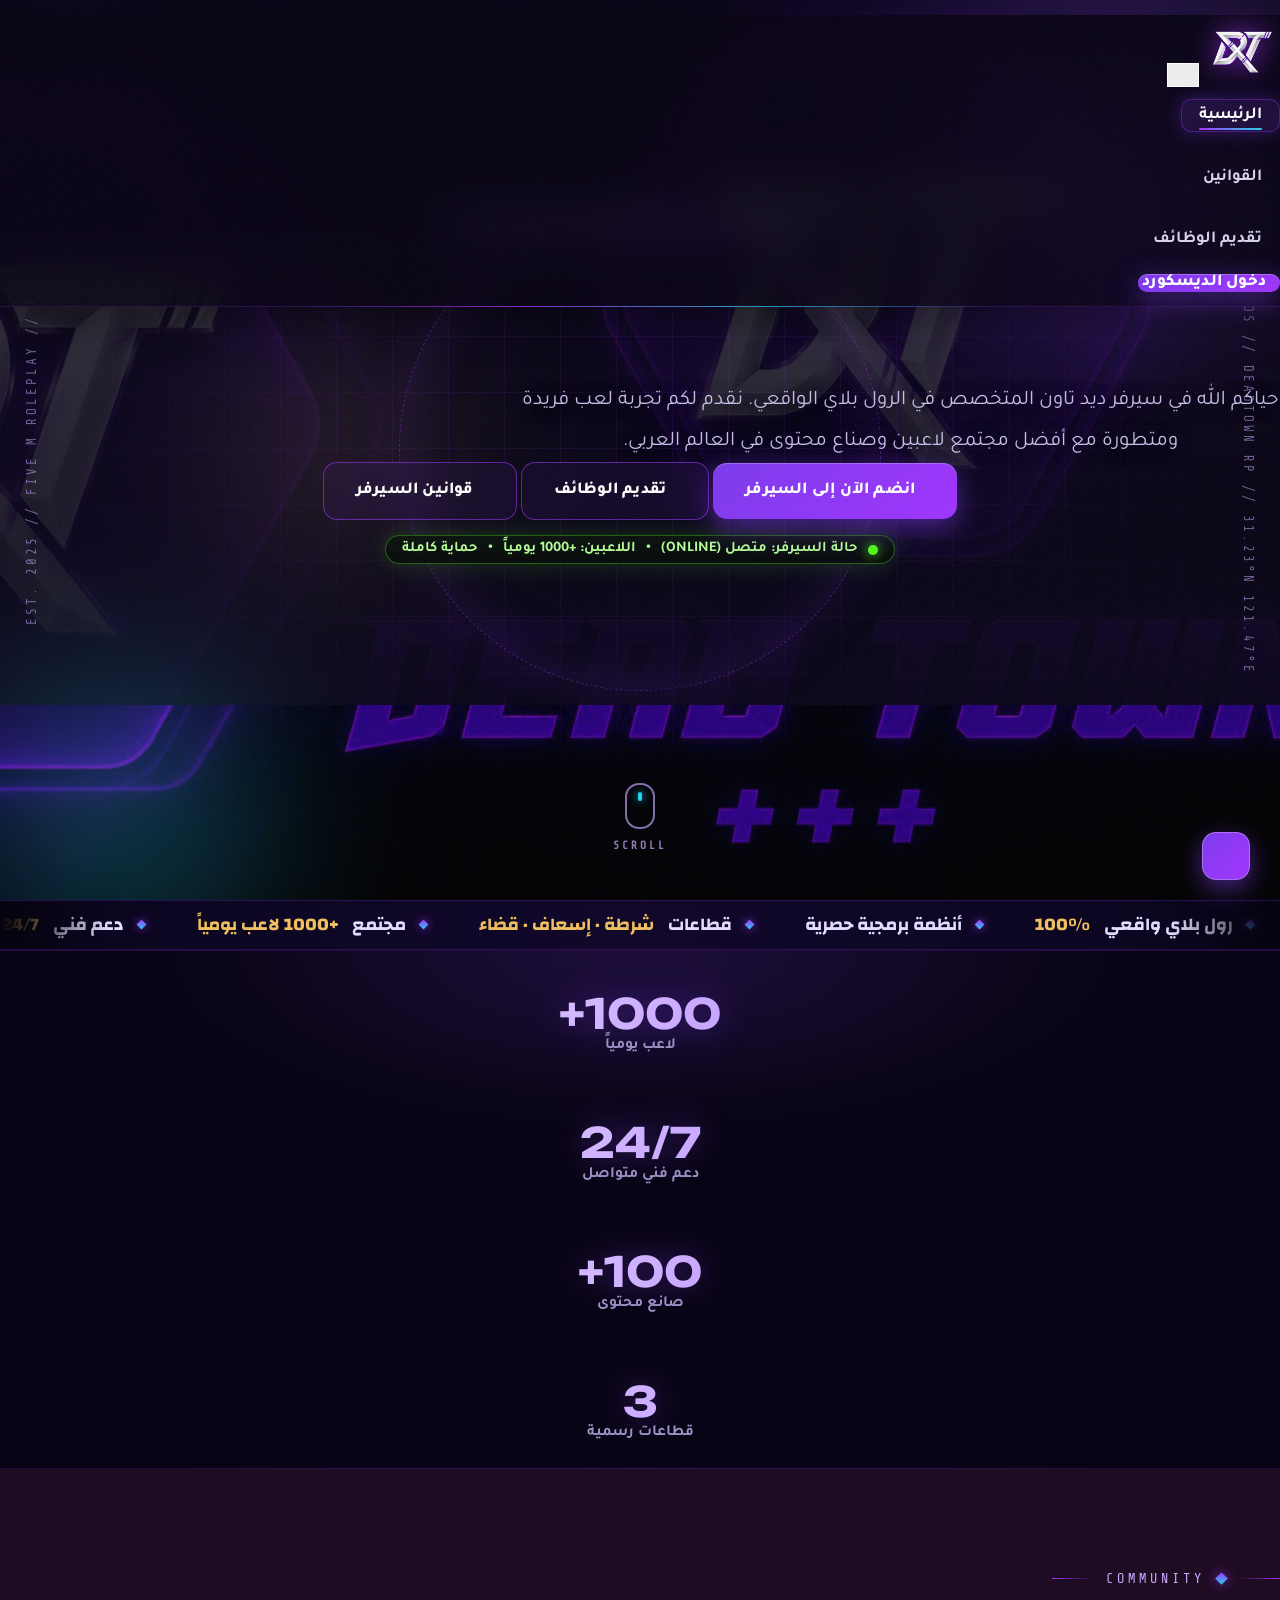
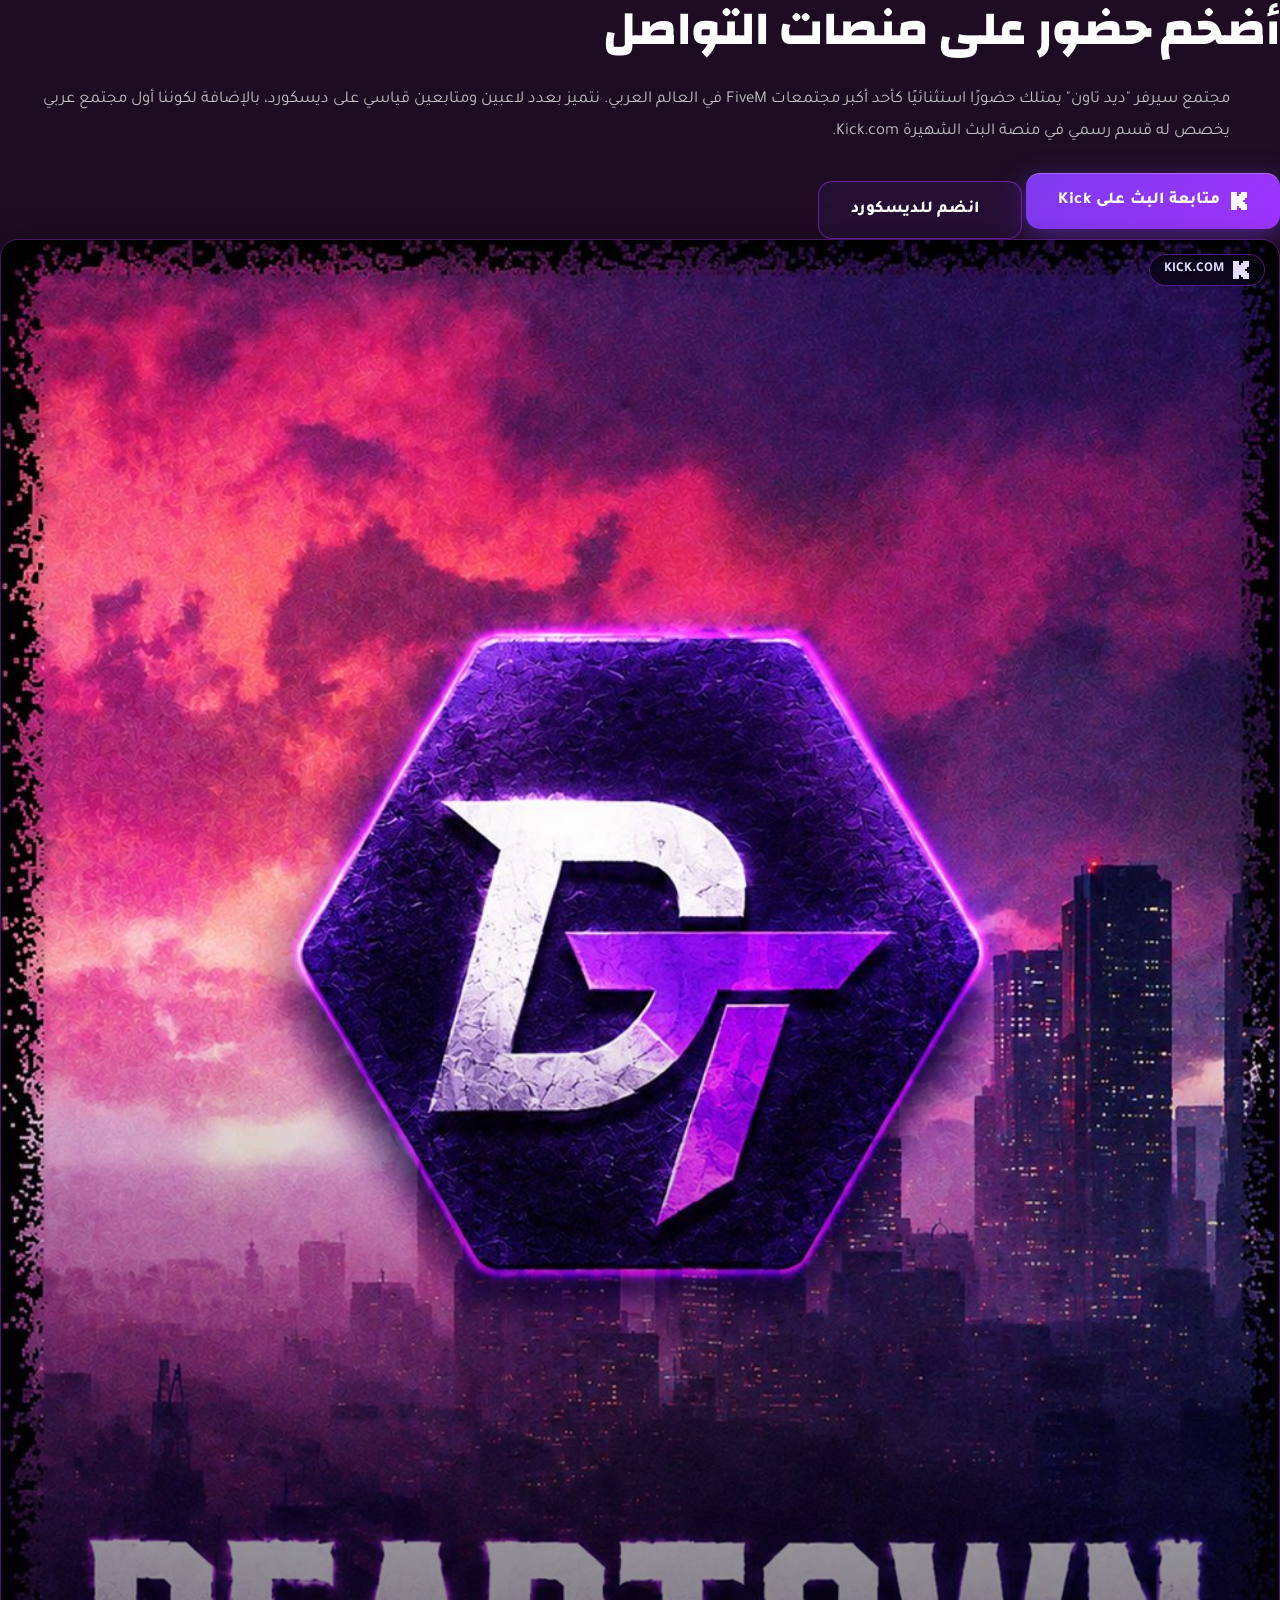
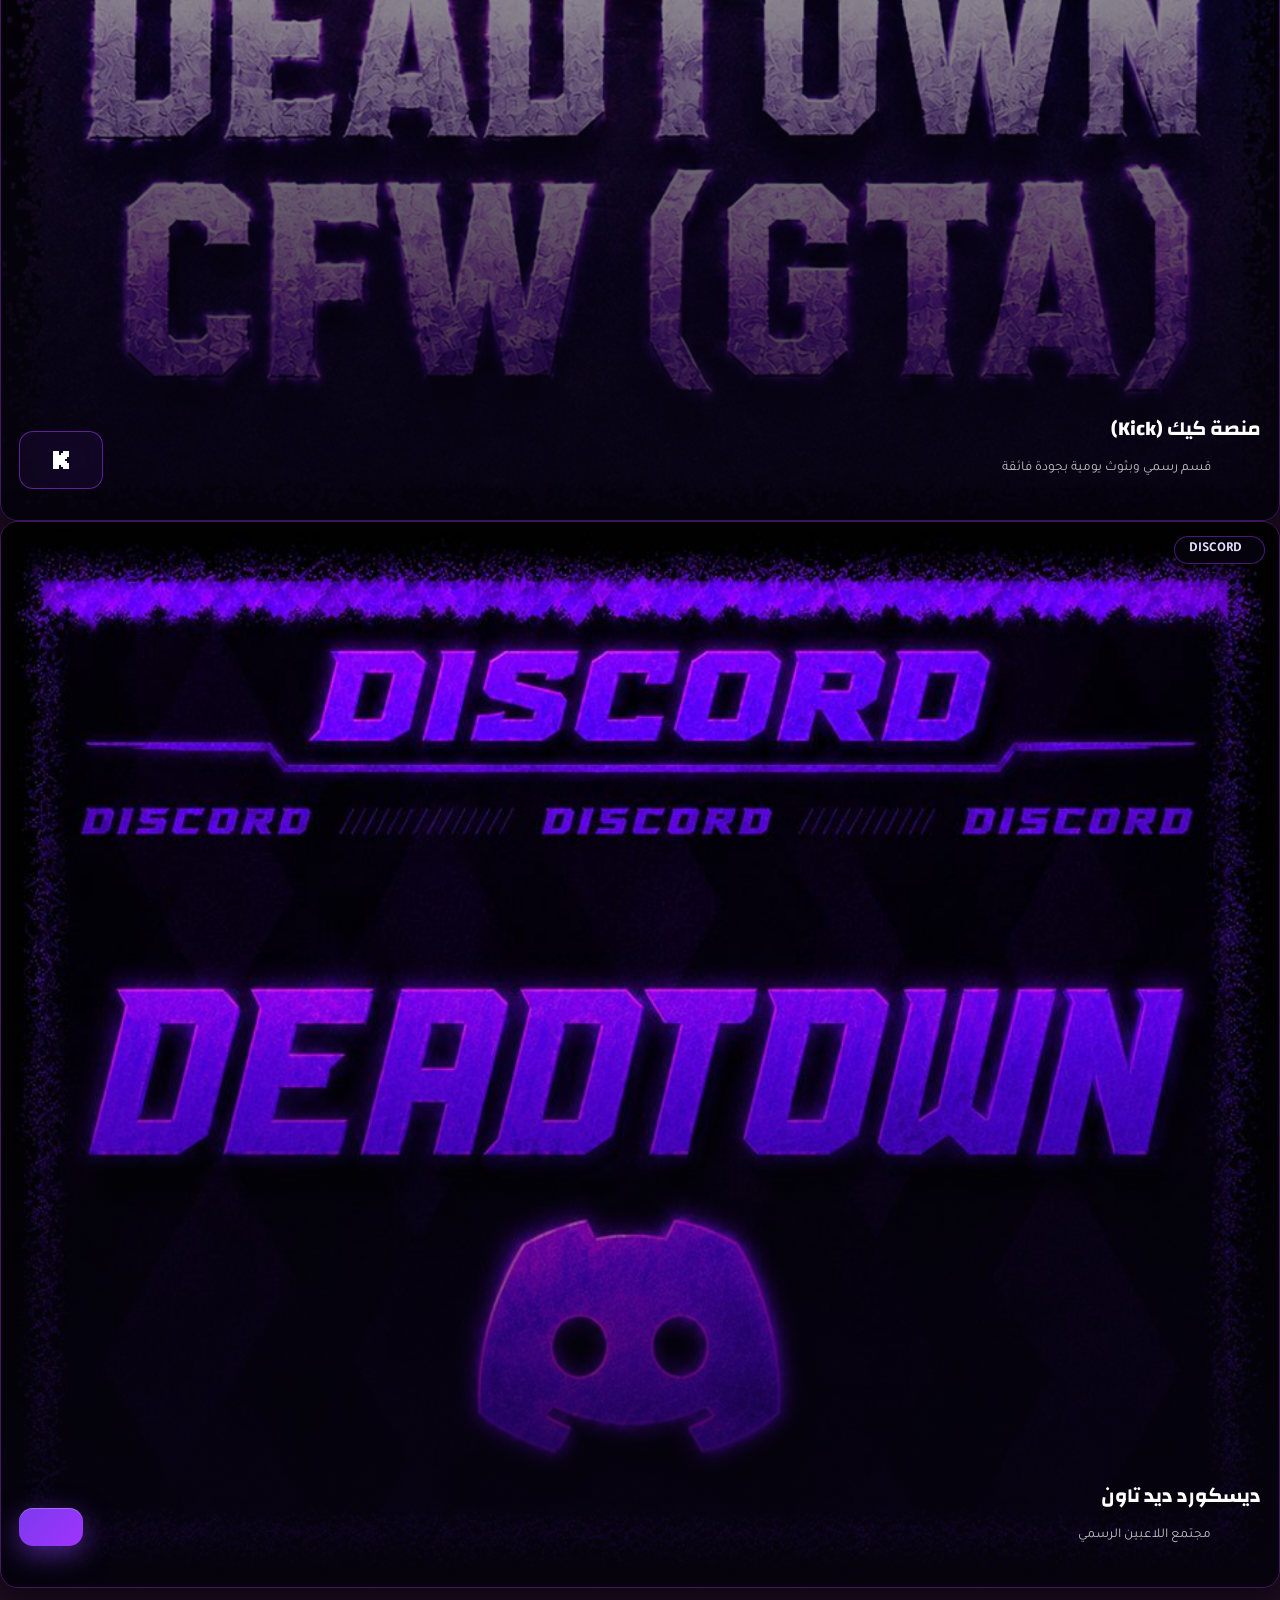
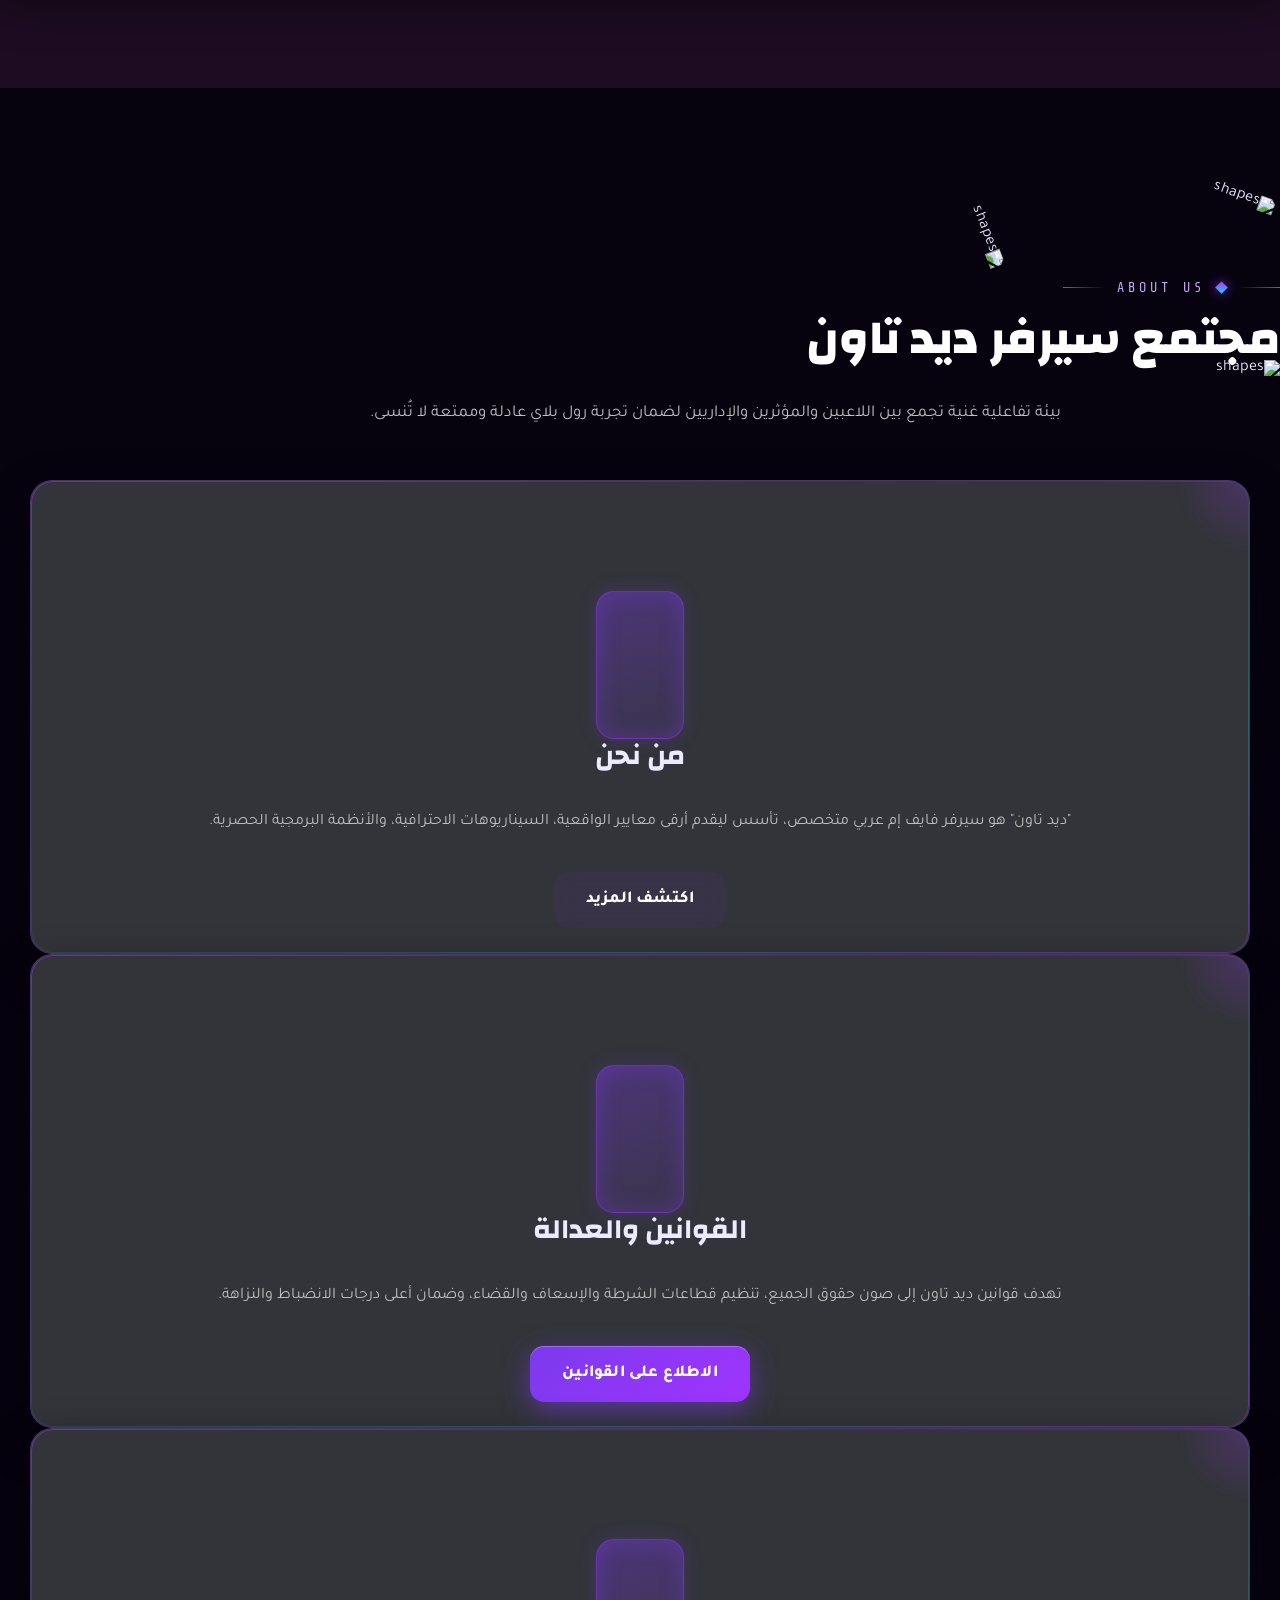
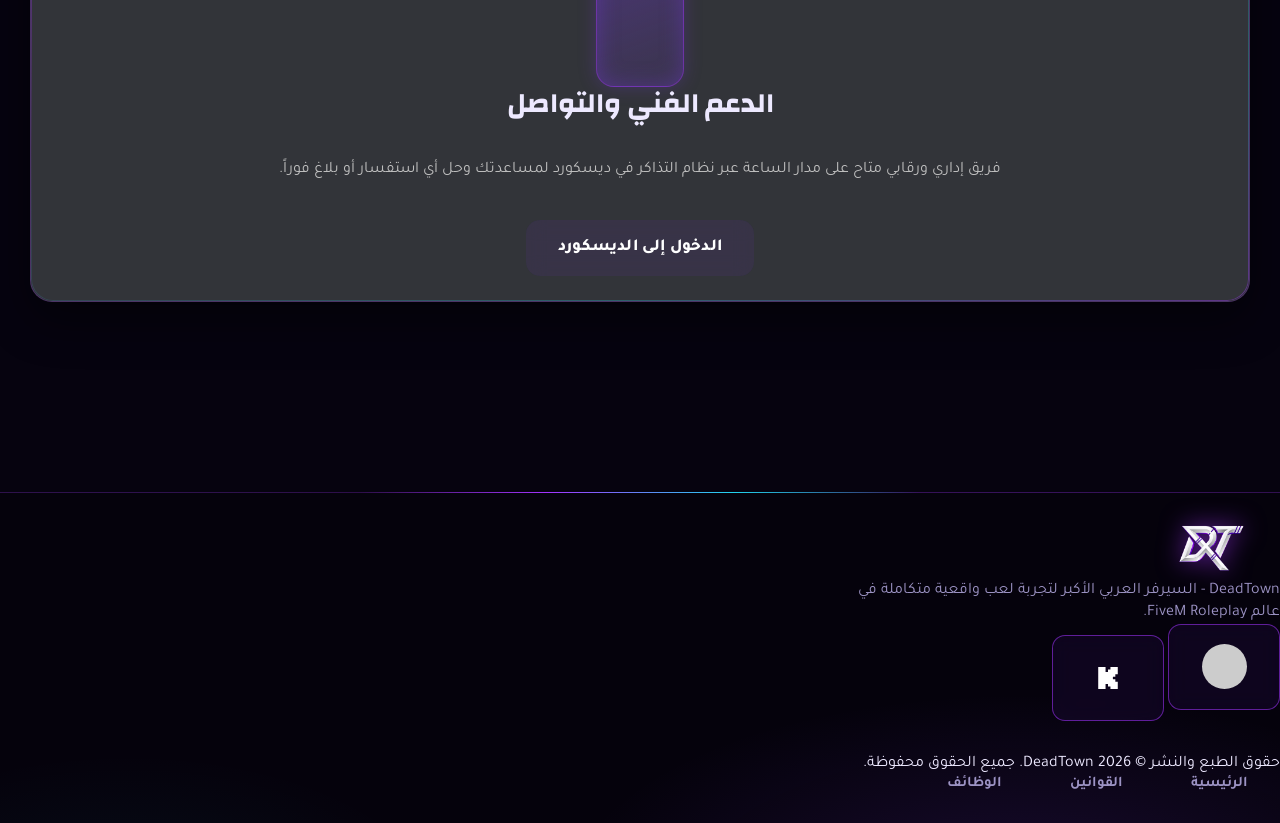
==== commit 7f18f30e: "Premium redesign v2: night city noir, kick logo, image optimization" ====
--- a/index.html
+++ b/index.html
@@ -16,11 +16,12 @@
     <meta content="assets/images/logo.png" property="og:image"/>
     <meta content="DeadTown" property="og:site_name"/>
     <meta content="ar_AR" property="og:locale"/>
+    <meta content="#06030F" name="theme-color"/>
 
     <link href="assets/images/favicon.ico" rel="icon" type="image/png"/>
     <link href="https://fonts.googleapis.com" rel="preconnect"/>
     <link href="https://fonts.gstatic.com" rel="preconnect" crossorigin/>
-    <link href="https://fonts.googleapis.com/css2?family=Tajawal:wght@300;400;500;700;800;900&display=swap" rel="stylesheet"/>
+    <link href="https://fonts.googleapis.com/css2?family=Tajawal:wght@300;400;500;700;800;900&family=Changa:wght@500;600;700;800&family=Unbounded:wght@400;600;700;900&family=Share+Tech+Mono&display=swap" rel="stylesheet"/>
 
     <!-- Bootstrap 5 RTL -->
     <link crossorigin="anonymous" href="https://cdn.jsdelivr.net/npm/bootstrap@5.0.2/dist/css/bootstrap.rtl.min.css" integrity="sha384-gXt9imSW0VcJVHezoNQsP+TNrjYXoGcrqBZJpry9zJt8PCQjobwmhMGaDHTASo9N" rel="stylesheet"/>
@@ -32,10 +33,13 @@
     <link href="assets/css/slick.min.css" rel="stylesheet"/>
     <link href="assets/vendor/slick/slick-theme.css" rel="stylesheet"/>
     <link href="assets/css/aos.css" rel="stylesheet"/>
+    <!-- DeadTown v2 Premium Design -->
+    <link href="assets/css/deadtown-v2.css" rel="stylesheet"/>
     <!-- SweetAlert2 -->
     <link rel="stylesheet" href="https://cdn.jsdelivr.net/npm/sweetalert2@11/dist/sweetalert2.min.css"/>
 </head>
-<body>
+<body class="dt2">
+<div class="dt-grain" aria-hidden="true"></div>
 <div class="site-wrapper">
     <!-- Header & Navigation -->
     <header>
@@ -82,29 +86,42 @@
     <!-- Hero Section with Background Video -->
     <div class="hero_main">
         <div class="hero-video-bg">
-            <!-- فيديو خلفية: قيادة سيارة في سيرفر فايف إم (بدون موسيقى/محتوى غير لائق) -->
-            <div class="video-fallback" style="background-image: url('assets/images/deadtown-images/bg-3.png');"></div>
-            <video class="video" autoplay muted loop playsinline preload="auto" poster="assets/images/deadtown-images/bg-3.png" aria-label="فيديو قيادة سيارة داخل سيرفر فايف إم">
+            <div class="video-fallback" style="background-image: url('assets/images/deadtown-images/bg-3.jpg');"></div>
+            <video class="video" autoplay muted loop playsinline preload="auto" poster="assets/images/deadtown-images/bg-3.jpg" aria-label="فيديو قيادة سيارة داخل سيرفر فايف إم">
+                <source src="assets/videos/solvecity-teaser.mp4" type="video/mp4"/>
                 <source src="assets/videos/hero-night-drive.mp4" type="video/mp4"/>
-                <source src="assets/videos/solvecity-teaser.mp4" type="video/mp4"/>
             </video>
         </div>
+
+        <!-- Premium atmosphere layers -->
+        <div class="hero-aurora a1" aria-hidden="true"></div>
+        <div class="hero-aurora a2" aria-hidden="true"></div>
+        <div class="hero-aurora a3" aria-hidden="true"></div>
+        <div class="hero-grid" aria-hidden="true"></div>
+        <div class="hero-ring" aria-hidden="true"></div>
+
+        <span class="hero-side right" aria-hidden="true">LOS SANTOS // DEADTOWN RP // 31.23°N 121.47°E</span>
+        <span class="hero-side left" aria-hidden="true">EST. 2025 // FIVE M ROLEPLAY // CFW</span>
+
         <div class="overlay">
             <div class="header-content">
-                <section id="hero" class="d-flex align-items-center" style="min-height: 80vh;">
+                <section id="hero" class="d-flex align-items-center" style="min-height: 100vh;">
                     <div class="container">
                         <div class="row justify-content-center">
-                            <div class="col-lg-10 col-md-12 text-center" data-aos="zoom-in" data-aos-delay="200">
+                            <div class="col-lg-11 col-md-12 text-center" data-aos="zoom-in" data-aos-delay="100">
                                 <div class="hero-badge">
                                     <span class="pulse-dot"></span>
                                     <span>سيرفر FiveM الرول بلاي الأقوى في الشرق الأوسط</span>
                                 </div>
-                                <h1 class="display-3 fw-bold text-white mb-3" style="letter-spacing: -1px; text-shadow: 0 0 35px rgba(137,0,255,0.7);">
-                                    DeadTown
+
+                                <h1 class="dt-wordmark mb-3" dir="ltr" aria-label="DeadTown">
+                                    <span class="wl" style="animation-delay: .05s">D</span><span class="wl" style="animation-delay: .10s">e</span><span class="wl" style="animation-delay: .15s">a</span><span class="wl" style="animation-delay: .20s">d</span><span class="wl" style="animation-delay: .25s">T</span><span class="wl" style="animation-delay: .30s">o</span><span class="wl" style="animation-delay: .35s">w</span><span class="wl" style="animation-delay: .40s">n</span>
                                 </h1>
-                                <p class="lead text-light mb-4 mx-auto" style="max-width: 800px; line-height: 1.9; font-size: 1.25rem;">
+
+                                <p class="dt-hero-sub mb-4 mx-auto">
                                     حياكم الله في سيرفر ديد تاون المتخصص في الرول بلاي الواقعي. نقدم لكم تجربة لعب فريدة ومتطورة مع أفضل مجتمع لاعبين وصناع محتوى في العالم العربي.
                                 </p>
+
                                 <div class="d-flex justify-content-center flex-wrap gap-3 mb-4">
                                     <a class="btn-deadtown-primary" href="https://discord.gg/U6n9MdBhqs" target="_blank" rel="noopener">
                                         <i class="fa-brands fa-discord"></i> انضم الآن إلى السيرفر
@@ -116,6 +133,7 @@
                                         <i class="fa-solid fa-book-open"></i> قوانين السيرفر
                                     </a>
                                 </div>
+
                                 <div class="server-status-pill">
                                     <span class="pulse-dot"></span>
                                     <span>حالة السيرفر: <strong>متصل (ONLINE)</strong></span>
@@ -130,35 +148,121 @@
                 </section>
             </div>
         </div>
+
+        <a class="scroll-cue" href="#crafters" aria-label="مرر للأسفل">
+            <span class="mouse"></span>
+            <span>SCROLL</span>
+        </a>
     </div>
 
+    <!-- Ticker -->
+    <div class="dt-ticker" aria-hidden="true">
+        <div class="dt-ticker-track">
+            <div class="dt-ticker-item"><span class="t-dot"></span> رول بلاي واقعي <span class="t-accent">100%</span></div>
+            <div class="dt-ticker-item"><span class="t-dot"></span> أنظمة برمجية حصرية</div>
+            <div class="dt-ticker-item"><span class="t-dot"></span> قطاعات <span class="t-accent">شرطة · إسعاف · قضاء</span></div>
+            <div class="dt-ticker-item"><span class="t-dot"></span> مجتمع <span class="t-accent">+1000 لاعب يومياً</span></div>
+            <div class="dt-ticker-item"><span class="t-dot"></span> دعم فني <span class="t-accent">24/7</span></div>
+            <div class="dt-ticker-item"><span class="t-dot"></span> أول مجتمع عربي رسمي على <span class="t-accent">Kick</span></div>
+            <div class="dt-ticker-item"><span class="t-dot"></span> رول بلاي واقعي <span class="t-accent">100%</span></div>
+            <div class="dt-ticker-item"><span class="t-dot"></span> أنظمة برمجية حصرية</div>
+            <div class="dt-ticker-item"><span class="t-dot"></span> قطاعات <span class="t-accent">شرطة · إسعاف · قضاء</span></div>
+            <div class="dt-ticker-item"><span class="t-dot"></span> مجتمع <span class="t-accent">+1000 لاعب يومياً</span></div>
+            <div class="dt-ticker-item"><span class="t-dot"></span> دعم فني <span class="t-accent">24/7</span></div>
+            <div class="dt-ticker-item"><span class="t-dot"></span> أول مجتمع عربي رسمي على <span class="t-accent">Kick</span></div>
+        </div>
+    </div>
+
+    <!-- Stats Strip -->
+    <section class="dt-stats">
+        <div class="container py-4">
+            <div class="row">
+                <div class="col-6 col-md-3">
+                    <div class="dt-stat" data-aos="fade-up" data-aos-delay="0">
+                        <span class="ico"><i class="fa-solid fa-users"></i></span>
+                        <div class="num"><span class="count">1000</span>+</div>
+                        <div class="lbl">لاعب يومياً</div>
+                    </div>
+                </div>
+                <div class="col-6 col-md-3">
+                    <div class="dt-stat" data-aos="fade-up" data-aos-delay="100">
+                        <span class="ico"><i class="fa-solid fa-headset"></i></span>
+                        <div class="num">24/7</div>
+                        <div class="lbl">دعم فني متواصل</div>
+                    </div>
+                </div>
+                <div class="col-6 col-md-3">
+                    <div class="dt-stat" data-aos="fade-up" data-aos-delay="200">
+                        <span class="ico"><i class="fa-solid fa-tower-broadcast"></i></span>
+                        <div class="num"><span class="count">100</span>+</div>
+                        <div class="lbl">صانع محتوى</div>
+                    </div>
+                </div>
+                <div class="col-6 col-md-3">
+                    <div class="dt-stat" data-aos="fade-up" data-aos-delay="300">
+                        <span class="ico"><i class="fa-solid fa-shield-halved"></i></span>
+                        <div class="num"><span class="count">3</span></div>
+                        <div class="lbl">قطاعات رسمية</div>
+                    </div>
+                </div>
+            </div>
+        </div>
+    </section>
+
     <!-- Social & Community Stats Section -->
-    <section id="crafters" class="py-5 position-relative">
+    <section id="crafters" class="dt-section position-relative">
         <div class="container">
             <div class="row align-items-center g-5">
                 <div class="col-lg-6" data-aos="fade-left">
-                    <span class="text-uppercase fw-bold" style="color: #A333FF; letter-spacing: 2px;">COMMUNITY</span>
-                    <h2 class="display-6 fw-bold text-white mb-3">أضخم حضور على منصات التواصل</h2>
-                    <p class="text-light" style="line-height: 1.9; font-size: 1.1rem;">
+                    <span class="dt-kicker"><span class="k-box"></span> COMMUNITY</span>
+                    <h2 class="dt-title" style="font-size: clamp(1.9rem, 4vw, 3rem);">أضخم حضور على منصات التواصل</h2>
+                    <p class="dt-sub">
                         مجتمع سيرفر "ديد تاون" يمتلك حضورًا استثنائيًا كأحد أكبر مجتمعات FiveM في العالم العربي. نتميز بعدد لاعبين ومتابعين قياسي على ديسكورد، بالإضافة لكوننا أول مجتمع عربي يخصص له قسم رسمي في منصة البث الشهيرة Kick.com.
                     </p>
+                    <div class="d-flex flex-wrap gap-3 mt-4">
+                        <a class="btn-deadtown-primary" href="https://kick.com/yazenali800" target="_blank" rel="noopener">
+                            <svg class="kick-ico" viewBox="0 0 24 24" aria-hidden="true"><path d="M1.333 0h8v5.333H12V2.667h2.667V0h8v8H20v2.667h-2.667v2.666H20V16h2.667v8h-8v-2.667H12v-2.666H9.333V24h-8Z"/></svg>
+                            متابعة البث على Kick
+                        </a>
+                        <a class="btn-deadtown-outline" href="https://discord.gg/U6n9MdBhqs" target="_blank" rel="noopener">
+                            <i class="fa-brands fa-discord"></i> انضم للديسكورد
+                        </a>
+                    </div>
                 </div>
 
                 <div class="col-lg-6" data-aos="fade-right">
                     <div class="row g-4">
-                        <div class="col-sm-6">
-                            <div class="glass-panel p-4 text-center h-100 d-flex flex-column justify-content-center align-items-center">
-                                <img alt="Kick Platform" src="assets/images/index/crafter-1.png" class="img-fluid mb-3" style="max-height: 180px; border-radius: 12px;"/>
-                                <h4 class="text-white fw-bold">منصة كيك (Kick)</h4>
-                                <p class="text-muted small">قسم رسمي وبثوث يومية بجودة فائقة</p>
-                                <a class="btn-deadtown-outline btn-sm py-2 px-3 mt-2" href="https://kick.com/yazenali800" target="_blank" rel="noopener">متابعة البث</a>
-                            </div>
-                        </div>
-                        <div class="col-sm-6 d-flex flex-column gap-4">
-                            <div class="glass-panel p-3 text-center">
-                                <img alt="Discord Community" src="assets/images/index/crafter-2.png" class="img-fluid mb-2" style="max-height: 120px; border-radius: 10px;"/>
-                                <h5 class="text-white fw-bold">ديسكورد ديد تاون</h5>
-                                <a class="btn-deadtown-primary btn-sm py-1 px-3 mt-1" href="https://discord.gg/U6n9MdBhqs" target="_blank" rel="noopener">انضمام</a>
+                        <div class="col-sm-8">
+                            <div class="dt-media h-100">
+                                <img alt="منصة كيك - قسم ديد تاون الرسمي" src="assets/images/index/crafter-1.jpg" loading="lazy"/>
+                                <span class="media-tag">
+                                    <svg class="kick-ico" viewBox="0 0 24 24" aria-hidden="true"><path d="M1.333 0h8v5.333H12V2.667h2.667V0h8v8H20v2.667h-2.667v2.666H20V16h2.667v8h-8v-2.667H12v-2.666H9.333V24h-8Z"/></svg>
+                                    KICK.COM
+                                </span>
+                                <div class="media-bottom">
+                                    <div>
+                                        <h5 class="m-title">منصة كيك (Kick)</h5>
+                                        <p class="m-sub">قسم رسمي وبثوث يومية بجودة فائقة</p>
+                                    </div>
+                                    <a class="btn-deadtown-outline btn-sm py-2 px-3" href="https://kick.com/yazenali800" target="_blank" rel="noopener">
+                                        <svg class="kick-ico" viewBox="0 0 24 24" aria-hidden="true"><path d="M1.333 0h8v5.333H12V2.667h2.667V0h8v8H20v2.667h-2.667v2.666H20V16h2.667v8h-8v-2.667H12v-2.666H9.333V24h-8Z"/></svg>
+                                    </a>
+                                </div>
+                            </div>
+                        </div>
+                        <div class="col-sm-4 d-flex">
+                            <div class="dt-media h-100 w-100">
+                                <img alt="ديسكورد ديد تاون" src="assets/images/index/crafter-2.jpg" loading="lazy" style="min-height: 100%; object-fit: cover;"/>
+                                <span class="media-tag"><i class="fa-brands fa-discord"></i> DISCORD</span>
+                                <div class="media-bottom">
+                                    <div>
+                                        <h5 class="m-title">ديسكورد ديد تاون</h5>
+                                        <p class="m-sub">مجتمع اللاعبين الرسمي</p>
+                                    </div>
+                                    <a class="btn-deadtown-primary btn-sm py-2 px-3" href="https://discord.gg/U6n9MdBhqs" target="_blank" rel="noopener">
+                                        <i class="fa-brands fa-discord"></i>
+                                    </a>
+                                </div>
                             </div>
                         </div>
                     </div>
@@ -168,7 +272,7 @@
     </section>
 
     <!-- Community & Features Section -->
-    <section id="facilities" class="py-5 position-relative">
+    <section id="facilities" class="dt-section position-relative">
         <div class="facilities-bg">
             <img alt="shapes" src="assets/images/index/shapes-bg.png"/>
             <img alt="shapes" src="assets/images/index/shapes-bg.png"/>
@@ -176,9 +280,9 @@
         </div>
         <div class="container position-relative" style="z-index: 2;">
             <div class="text-center mb-5" data-aos="fade-up">
-                <span class="text-uppercase fw-bold" style="color: #53FC18; letter-spacing: 2px;">ABOUT US</span>
-                <h2 class="display-6 fw-bold text-white mt-1">مجتمع سيرفر ديد تاون</h2>
-                <p class="text-muted mx-auto" style="max-width: 750px;">
+                <span class="dt-kicker justify-content-center" style="width: 100%;"><span class="k-box"></span> ABOUT US</span>
+                <h2 class="dt-title" style="font-size: clamp(1.9rem, 4vw, 3rem);">مجتمع سيرفر ديد تاون</h2>
+                <p class="dt-sub mx-auto" style="max-width: 750px;">
                     بيئة تفاعلية غنية تجمع بين اللاعبين والمؤثرين والإداريين لضمان تجربة رول بلاي عادلة وممتعة لا تُنسى.
                 </p>
             </div>
@@ -188,8 +292,8 @@
                 <div class="col-md-4 col-sm-9 d-flex" data-aos="fade-up" data-aos-delay="100">
                     <div class="glass-panel p-4 w-100 text-center d-flex flex-column align-items-center justify-content-between">
                         <div>
-                            <div class="p-3 rounded-circle mb-3 d-inline-flex" style="background: rgba(137,0,255,0.25); color: #A333FF;">
-                                <i class="fa-solid fa-info-circle fa-2x"></i>
+                            <div class="panel-ico mb-3" style="color: #A333FF;">
+                                <i class="fa-solid fa-info-circle"></i>
                             </div>
                             <h4 class="text-white fw-bold mb-3">من نحن</h4>
                             <p class="text-muted" style="line-height: 1.8;">
@@ -204,8 +308,8 @@
                 <div class="col-md-4 col-sm-9 d-flex" data-aos="fade-up" data-aos-delay="250">
                     <div class="glass-panel p-4 w-100 text-center d-flex flex-column align-items-center justify-content-between">
                         <div>
-                            <div class="p-3 rounded-circle mb-3 d-inline-flex" style="background: rgba(83,252,24,0.2); color: #53FC18;">
-                                <i class="fa-solid fa-scale-balanced fa-2x"></i>
+                            <div class="panel-ico mb-3" style="color: #53FC18;">
+                                <i class="fa-solid fa-scale-balanced"></i>
                             </div>
                             <h4 class="text-white fw-bold mb-3">القوانين والعدالة</h4>
                             <p class="text-muted" style="line-height: 1.8;">
@@ -220,8 +324,8 @@
                 <div class="col-md-4 col-sm-9 d-flex" data-aos="fade-up" data-aos-delay="400">
                     <div class="glass-panel p-4 w-100 text-center d-flex flex-column align-items-center justify-content-between">
                         <div>
-                            <div class="p-3 rounded-circle mb-3 d-inline-flex" style="background: rgba(88,101,242,0.25); color: #5865F2;">
-                                <i class="fa-solid fa-headset fa-2x"></i>
+                            <div class="panel-ico mb-3" style="color: #5865F2;">
+                                <i class="fa-solid fa-headset"></i>
                             </div>
                             <h4 class="text-white fw-bold mb-3">الدعم الفني والتواصل</h4>
                             <p class="text-muted" style="line-height: 1.8;">
@@ -236,14 +340,14 @@
     </section>
 
     <!-- Footer -->
-    <footer id="footer" class="pt-5 pb-4 border-top" style="border-color: rgba(137,0,255,0.2) !important; background: #070412;">
+    <footer id="footer" class="pt-5 pb-4">
         <div class="container">
             <div class="row g-4 align-items-center mb-4">
                 <div class="col-md-6 text-center text-md-start">
                     <a href="index.html">
                         <img alt="DeadTown Logo" src="assets/images/logo.png" style="height: 50px;" class="mb-3"/>
                     </a>
-                    <p class="text-muted mb-0" style="max-width: 450px;">
+                    <p class="text-muted mb-0" style="max-width: 450px; color: var(--dt-muted);">
                         DeadTown - السيرفر العربي الأكبر لتجربة لعب واقعية متكاملة في عالم FiveM Roleplay.
                     </p>
                 </div>
@@ -253,7 +357,7 @@
                             <i class="fa-brands fa-discord"></i>
                         </a>
                         <a class="btn-deadtown-outline py-2 px-3" href="https://kick.com/yazenali800" target="_blank" rel="noopener" aria-label="Kick">
-                            <i class="fa-solid fa-play text-success"></i>
+                            <svg class="kick-ico lg" viewBox="0 0 24 24" aria-hidden="true"><path d="M1.333 0h8v5.333H12V2.667h2.667V0h8v8H20v2.667h-2.667v2.666H20V16h2.667v8h-8v-2.667H12v-2.666H9.333V24h-8Z"/></svg>
                         </a>
                     </div>
                 </div>
@@ -262,11 +366,11 @@
             <hr style="border-color: rgba(137,0,255,0.2);"/>
 
             <div class="d-flex flex-column flex-md-row justify-content-between align-items-center pt-2">
-                <p class="text-muted small mb-0">حقوق الطبع والنشر © 2025 DeadTown. جميع الحقوق محفوظة.</p>
+                <p class="text-muted small mb-0">حقوق الطبع والنشر © 2026 DeadTown. جميع الحقوق محفوظة.</p>
                 <div class="d-flex gap-4 mt-3 mt-md-0">
-                    <a href="index.html" class="text-muted small text-decoration-none">الرئيسية</a>
-                    <a href="rules.html" class="text-muted small text-decoration-none">القوانين</a>
-                    <a href="job-application.html" class="text-muted small text-decoration-none">الوظائف</a>
+                    <a href="index.html" class="f-link">الرئيسية</a>
+                    <a href="rules.html" class="f-link">القوانين</a>
+                    <a href="job-application.html" class="f-link">الوظائف</a>
                 </div>
             </div>
         </div>
--- a/assets/css/deadtown-v2.css
+++ b/assets/css/deadtown-v2.css
@@ -0,0 +1,517 @@
+/* ============================================================
+   DeadTown v2 — Premium Design System
+   Concept: Night City Noir (deep violet / electric cyan / gold)
+   Scoped under body.dt2 to safely override the base template.
+   ============================================================ */
+
+body.dt2 {
+    --dt-violet: #7C3AED;
+    --dt-violet-bright: #A333FF;
+    --dt-violet-soft: #C9A8FF;
+    --dt-cyan: #22D3EE;
+    --dt-gold: #F0C060;
+    --dt-bg: #06030F;
+    --dt-bg-2: #0B0620;
+    --dt-card: rgba(16, 10, 38, 0.72);
+    --dt-line: rgba(163, 51, 255, 0.28);
+    --dt-text: #EDE9FF;
+    --dt-muted: #9C93C4;
+    --dt-green: #53FC18;
+    font-family: 'Tajawal', sans-serif;
+    background:
+        radial-gradient(1100px 500px at 85% -5%, rgba(124, 58, 237, 0.16), transparent 60%),
+        radial-gradient(900px 500px at 10% 110%, rgba(34, 211, 238, 0.07), transparent 60%),
+        var(--dt-bg);
+    color: var(--dt-text);
+    overflow-x: hidden;
+}
+
+body.dt2 ::selection { background: rgba(163, 51, 255, 0.55); color: #fff; }
+
+body.dt2::-webkit-scrollbar { width: 11px; }
+body.dt2::-webkit-scrollbar-track { background: #05020C; }
+body.dt2::-webkit-scrollbar-thumb {
+    background: linear-gradient(180deg, #7C3AED, #A333FF);
+    border-radius: 8px;
+    border: 2px solid #05020C;
+}
+body.dt2::-webkit-scrollbar-thumb:hover { background: linear-gradient(180deg, #A333FF, #22D3EE); }
+
+/* ---------- Film grain overlay ---------- */
+.dt-grain {
+    position: fixed;
+    inset: 0;
+    z-index: 9999;
+    pointer-events: none;
+    opacity: 0.05;
+    background-image: url("data:image/svg+xml,%3Csvg xmlns='http://www.w3.org/2000/svg' width='140' height='140'%3E%3Cfilter id='n'%3E%3CfeTurbulence type='fractalNoise' baseFrequency='0.9' numOctaves='3' stitchTiles='stitch'/%3E%3C/filter%3E%3Crect width='100%25' height='100%25' filter='url(%23n)'/%3E%3C/svg%3E");
+    animation: dt-grain-shift 0.9s steps(4) infinite;
+}
+@keyframes dt-grain-shift {
+    0% { transform: translate(0, 0); }
+    25% { transform: translate(-4px, 3px); }
+    50% { transform: translate(3px, -4px); }
+    75% { transform: translate(-3px, -3px); }
+    100% { transform: translate(4px, 2px); }
+}
+
+/* ---------- Shared kicker / titles ---------- */
+.dt-kicker {
+    display: inline-flex;
+    align-items: center;
+    gap: 12px;
+    font-family: 'Share Tech Mono', monospace;
+    letter-spacing: 4px;
+    text-transform: uppercase;
+    color: var(--dt-violet-soft);
+    font-size: 0.85rem;
+}
+.dt-kicker::before,
+.dt-kicker::after {
+    content: '';
+    height: 1px;
+    width: 42px;
+    background: linear-gradient(90deg, transparent, var(--dt-violet-bright));
+}
+.dt-kicker::after { background: linear-gradient(90deg, var(--dt-violet-bright), transparent); }
+.dt-kicker .k-box {
+    width: 9px;
+    height: 9px;
+    background: linear-gradient(135deg, var(--dt-violet-bright), var(--dt-cyan));
+    transform: rotate(45deg);
+    box-shadow: 0 0 12px rgba(163, 51, 255, 0.8);
+    display: inline-block;
+}
+
+.dt-title {
+    font-family: 'Changa', sans-serif;
+    font-weight: 800;
+    color: #fff;
+    line-height: 1.25;
+    margin: 14px 0 10px;
+}
+.dt-sub { color: var(--dt-muted); line-height: 1.9; font-size: 1.05rem; }
+
+/* ---------- Navbar v2 ---------- */
+body.dt2 header .navbar {
+    background: linear-gradient(180deg, rgba(7, 3, 18, 0.92), rgba(7, 3, 18, 0.78));
+    backdrop-filter: blur(18px);
+    -webkit-backdrop-filter: blur(18px);
+    border-bottom: 1px solid rgba(163, 51, 255, 0.22);
+    box-shadow: 0 10px 40px rgba(0, 0, 0, 0.45);
+    padding: 14px 0;
+}
+body.dt2 header .navbar::after {
+    content: '';
+    position: absolute;
+    bottom: -1px;
+    right: 50%;
+    transform: translateX(50%);
+    height: 1px;
+    width: min(720px, 80%);
+    background: linear-gradient(90deg, transparent, var(--dt-violet-bright), var(--dt-cyan), transparent);
+    opacity: 0.7;
+}
+body.dt2 .navbar-brand img {
+    height: 46px;
+    filter: drop-shadow(0 0 14px rgba(163, 51, 255, 0.75));
+}
+body.dt2 .navbar-nav .nav-link {
+    position: relative;
+    color: #D9D2F0 !important;
+    font-weight: 600;
+    padding: 8px 18px !important;
+    border-radius: 10px;
+}
+body.dt2 .navbar-nav .nav-link::after {
+    content: '';
+    position: absolute;
+    bottom: 2px;
+    right: 18px;
+    left: 18px;
+    height: 2px;
+    border-radius: 2px;
+    background: linear-gradient(90deg, var(--dt-violet-bright), var(--dt-cyan));
+    transform: scaleX(0);
+    transform-origin: right;
+    transition: transform 0.3s ease;
+}
+body.dt2 .navbar-nav .nav-link:hover::after,
+body.dt2 .navbar-nav .nav-link.active::after { transform: scaleX(1); }
+body.dt2 .navbar-nav .nav-link:hover,
+body.dt2 .navbar-nav .nav-link.active {
+    color: #fff !important;
+    background: rgba(124, 58, 237, 0.16);
+    box-shadow: inset 0 0 0 1px rgba(163, 51, 255, 0.35), 0 0 18px rgba(124, 58, 237, 0.35);
+}
+
+/* ---------- Buttons v2 ---------- */
+body.dt2 .btn-deadtown-primary,
+body.dt2 .btn-deadtown-outline {
+    position: relative;
+    overflow: hidden;
+    isolation: isolate;
+    border-radius: 14px;
+    font-weight: 800;
+    letter-spacing: 0.2px;
+    padding: 13px 34px;
+}
+body.dt2 .btn-deadtown-primary {
+    background: linear-gradient(135deg, #7C3AED 0%, #A333FF 55%, #7C3AED 100%);
+    background-size: 200% 200%;
+    box-shadow: 0 8px 28px rgba(124, 58, 237, 0.55), inset 0 1px 0 rgba(255, 255, 255, 0.25);
+    animation: dt-btn-pan 5s ease-in-out infinite;
+}
+@keyframes dt-btn-pan { 0%, 100% { background-position: 0% 0%; } 50% { background-position: 100% 0%; } }
+body.dt2 .btn-deadtown-primary::before {
+    content: '';
+    position: absolute;
+    inset: 0;
+    z-index: -1;
+    background: radial-gradient(300px 90px at var(--mx, 20%) 0%, rgba(255, 255, 255, 0.35), transparent 70%);
+    opacity: 0;
+    transition: opacity 0.3s ease;
+}
+body.dt2 .btn-deadtown-primary:hover::before { opacity: 1; }
+body.dt2 .btn-deadtown-primary::after,
+body.dt2 .btn-deadtown-outline::after {
+    content: '';
+    position: absolute;
+    top: 0;
+    bottom: 0;
+    width: 45%;
+    left: -60%;
+    background: linear-gradient(110deg, transparent, rgba(255, 255, 255, 0.4), transparent);
+    transform: skewX(-20deg);
+    transition: left 0.6s ease;
+}
+body.dt2 .btn-deadtown-primary:hover::after,
+body.dt2 .btn-deadtown-outline:hover::after { left: 130%; }
+body.dt2 .btn-deadtown-primary:hover {
+    transform: translateY(-3px) scale(1.03);
+    box-shadow: 0 14px 40px rgba(163, 51, 255, 0.8), inset 0 1px 0 rgba(255, 255, 255, 0.3);
+}
+body.dt2 .btn-deadtown-outline {
+    background: rgba(124, 58, 237, 0.08);
+    border: 1px solid rgba(163, 51, 255, 0.55);
+    backdrop-filter: blur(10px);
+}
+body.dt2 .btn-deadtown-outline:hover {
+    background: rgba(124, 58, 237, 0.28);
+    border-color: var(--dt-cyan);
+    box-shadow: 0 8px 30px rgba(34, 211, 238, 0.25), 0 0 0 1px rgba(34, 211, 238, 0.4) inset;
+    transform: translateY(-3px);
+    color: #fff !important;
+}
+
+/* ---------- Hero v2 ---------- */
+body.dt2 .hero_main { min-height: 100vh; }
+
+.hero-aurora { position: absolute; border-radius: 50%; filter: blur(70px); mix-blend-mode: screen; z-index: 1; pointer-events: none; }
+.hero-aurora.a1 {
+    width: 560px; height: 560px; top: -140px; right: -120px;
+    background: radial-gradient(circle, rgba(124, 58, 237, 0.55), transparent 65%);
+    animation: dt-drift-a 14s ease-in-out infinite alternate;
+}
+.hero-aurora.a2 {
+    width: 480px; height: 480px; bottom: -160px; left: -120px;
+    background: radial-gradient(circle, rgba(34, 211, 238, 0.32), transparent 65%);
+    animation: dt-drift-b 18s ease-in-out infinite alternate;
+}
+.hero-aurora.a3 {
+    width: 360px; height: 360px; top: 30%; left: 12%;
+    background: radial-gradient(circle, rgba(240, 192, 96, 0.16), transparent 65%);
+    animation: dt-drift-c 22s ease-in-out infinite alternate;
+}
+@keyframes dt-drift-a { from { transform: translate(0, 0) scale(1); } to { transform: translate(-120px, 80px) scale(1.15); } }
+@keyframes dt-drift-b { from { transform: translate(0, 0) scale(1); } to { transform: translate(100px, -70px) scale(1.2); } }
+@keyframes dt-drift-c { from { transform: translate(0, 0); } to { transform: translate(60px, 40px); } }
+
+.hero-grid {
+    position: absolute; inset: 0; z-index: 1; pointer-events: none;
+    background-image:
+        linear-gradient(rgba(163, 51, 255, 0.09) 1px, transparent 1px),
+        linear-gradient(90deg, rgba(163, 51, 255, 0.09) 1px, transparent 1px);
+    background-size: 56px 56px;
+    -webkit-mask-image: radial-gradient(ellipse 75% 65% at 50% 45%, #000 20%, transparent 75%);
+    mask-image: radial-gradient(ellipse 75% 65% at 50% 45%, #000 20%, transparent 75%);
+}
+
+.hero-ring {
+    position: absolute; z-index: 1; pointer-events: none;
+    width: 480px; height: 480px; top: 50%; left: 50%;
+    transform: translate(-50%, -50%);
+    border: 1px dashed rgba(163, 51, 255, 0.4);
+    border-radius: 50%;
+    animation: dt-spin 50s linear infinite;
+    box-shadow: 0 0 60px rgba(124, 58, 237, 0.15) inset, 0 0 60px rgba(124, 58, 237, 0.1);
+}
+.hero-ring::after {
+    content: '';
+    position: absolute; top: -4px; left: 50%;
+    width: 8px; height: 8px; border-radius: 50%;
+    background: var(--dt-cyan);
+    box-shadow: 0 0 14px var(--dt-cyan);
+}
+@keyframes dt-spin { to { transform: translate(-50%, -50%) rotate(360deg); } }
+
+.hero-side {
+    position: absolute; z-index: 2; top: 50%; transform: translateY(-50%);
+    font-family: 'Share Tech Mono', monospace;
+    font-size: 0.78rem; letter-spacing: 3px; color: rgba(201, 168, 255, 0.55);
+    writing-mode: vertical-rl;
+}
+.hero-side.right { right: 26px; }
+.hero-side.left { left: 26px; transform: translateY(-50%) rotate(180deg); }
+
+body.dt2 .hero-badge {
+    background: rgba(124, 58, 237, 0.14);
+    border: 1px solid rgba(163, 51, 255, 0.5);
+    backdrop-filter: blur(8px);
+    box-shadow: 0 0 26px rgba(124, 58, 237, 0.35);
+    font-weight: 700;
+    color: #D9C7FF;
+    padding: 9px 24px;
+}
+
+.dt-wordmark {
+    font-family: 'Unbounded', sans-serif;
+    font-weight: 900;
+    font-size: clamp(3.4rem, 9vw, 7.2rem);
+    line-height: 1.05;
+    letter-spacing: 2px;
+    background: linear-gradient(120deg, #FFFFFF 15%, #C9A8FF 40%, #7C3AED 65%, #22D3EE 90%);
+    background-size: 220% auto;
+    -webkit-background-clip: text;
+    background-clip: text;
+    -webkit-text-fill-color: transparent;
+    color: transparent;
+    animation: dt-word-shine 7s linear infinite;
+    filter: drop-shadow(0 0 22px rgba(124, 58, 237, 0.55)) drop-shadow(0 6px 30px rgba(0, 0, 0, 0.6));
+}
+@keyframes dt-word-shine {
+    to { background-position: 220% center; }
+}
+.dt-wordmark .wl { display: inline-block; opacity: 0; animation: dt-char 0.7s cubic-bezier(0.2, 0.7, 0.2, 1) forwards; }
+@keyframes dt-char { from { opacity: 0; transform: translateY(34px) rotateX(55deg); } to { opacity: 1; transform: none; } }
+
+.dt-hero-sub {
+    font-size: clamp(1.05rem, 2.2vw, 1.3rem);
+    color: #C7BFE8;
+    line-height: 1.95;
+    max-width: 760px;
+    text-shadow: 0 2px 18px rgba(0, 0, 0, 0.7);
+}
+
+body.dt2 .server-status-pill {
+    background: linear-gradient(180deg, rgba(10, 20, 12, 0.85), rgba(6, 10, 7, 0.85));
+    border: 1px solid rgba(83, 252, 24, 0.35);
+    box-shadow: 0 0 24px rgba(83, 252, 24, 0.18);
+    font-size: 0.92rem;
+    font-weight: 600;
+    color: #B4FF97;
+}
+body.dt2 .pulse-dot { background: var(--dt-green); box-shadow: 0 0 12px var(--dt-green); }
+
+.scroll-cue {
+    position: absolute; z-index: 3; bottom: 26px; left: 50%; transform: translateX(-50%);
+    display: flex; flex-direction: column; align-items: center; gap: 8px;
+    color: rgba(201, 168, 255, 0.75);
+    font-family: 'Share Tech Mono', monospace; font-size: 0.7rem; letter-spacing: 3px;
+    text-decoration: none;
+}
+.scroll-cue .mouse {
+    width: 26px; height: 42px; border: 2px solid rgba(201, 168, 255, 0.65);
+    border-radius: 14px; position: relative;
+}
+.scroll-cue .mouse::after {
+    content: ''; position: absolute; top: 7px; left: 50%; transform: translateX(-50%);
+    width: 4px; height: 9px; border-radius: 3px; background: var(--dt-cyan);
+    box-shadow: 0 0 8px var(--dt-cyan);
+    animation: dt-wheel 1.6s ease-in-out infinite;
+}
+@keyframes dt-wheel { 0% { opacity: 1; top: 7px; } 70% { opacity: 0; top: 20px; } 100% { opacity: 0; top: 20px; } }
+
+/* ---------- Ticker ---------- */
+.dt-ticker {
+    border-top: 1px solid rgba(163, 51, 255, 0.2);
+    border-bottom: 1px solid rgba(163, 51, 255, 0.2);
+    background: linear-gradient(90deg, rgba(11, 6, 32, 0.9), rgba(19, 9, 46, 0.9), rgba(11, 6, 32, 0.9));
+    overflow: hidden;
+    padding: 15px 0;
+    position: relative;
+}
+.dt-ticker::before, .dt-ticker::after {
+    content: ''; position: absolute; top: 0; bottom: 0; width: 110px; z-index: 2; pointer-events: none;
+}
+.dt-ticker::before { left: 0; background: linear-gradient(90deg, #06030F, transparent); }
+.dt-ticker::after { right: 0; background: linear-gradient(270deg, #06030F, transparent); }
+.dt-ticker-track { display: flex; width: max-content; animation: dt-tick 32s linear infinite; }
+.dt-ticker:hover .dt-ticker-track { animation-play-state: paused; }
+.dt-ticker-item {
+    display: inline-flex; align-items: center; gap: 14px;
+    font-family: 'Changa', sans-serif; font-weight: 700;
+    font-size: 1.12rem; color: #E5DDFF;
+    white-space: nowrap; padding: 0 26px;
+}
+.dt-ticker-item .t-dot { width: 7px; height: 7px; transform: rotate(45deg); background: linear-gradient(135deg, var(--dt-violet-bright), var(--dt-cyan)); box-shadow: 0 0 10px rgba(163, 51, 255, 0.8); }
+.dt-ticker-item .t-accent { color: var(--dt-gold); }
+@keyframes dt-tick { to { transform: translateX(50%); } }
+
+/* ---------- Stats strip ---------- */
+.dt-stats {
+    position: relative;
+    background:
+        radial-gradient(700px 260px at 50% 0%, rgba(124, 58, 237, 0.18), transparent 70%),
+        rgba(10, 5, 26, 0.6);
+    border-top: 1px solid rgba(163, 51, 255, 0.18);
+    border-bottom: 1px solid rgba(163, 51, 255, 0.18);
+}
+.dt-stat { text-align: center; padding: 26px 10px; position: relative; }
+.dt-stat:not(:last-child)::after {
+    content: ''; position: absolute; left: 0; top: 22%; bottom: 22%;
+    width: 1px; background: linear-gradient(180deg, transparent, rgba(163, 51, 255, 0.4), transparent);
+}
+.dt-stat .num {
+    font-family: 'Unbounded', sans-serif; font-weight: 700;
+    font-size: clamp(1.7rem, 3.4vw, 2.6rem);
+    background: linear-gradient(120deg, #fff, var(--dt-violet-soft) 55%, var(--dt-cyan));
+    -webkit-background-clip: text; background-clip: text;
+    -webkit-text-fill-color: transparent; color: transparent;
+    filter: drop-shadow(0 0 16px rgba(124, 58, 237, 0.45));
+}
+.dt-stat .lbl { color: var(--dt-muted); font-weight: 600; margin-top: 4px; font-size: 0.98rem; }
+.dt-stat .ico { color: var(--dt-violet-soft); font-size: 1.25rem; margin-bottom: 6px; display: inline-block; filter: drop-shadow(0 0 8px rgba(163, 51, 255, 0.7)); }
+
+/* ---------- Glass panels v2 ---------- */
+body.dt2 .glass-panel {
+    position: relative;
+    background: var(--dt-card);
+    backdrop-filter: blur(16px);
+    -webkit-backdrop-filter: blur(16px);
+    border: 1px solid rgba(163, 51, 255, 0.22);
+    border-radius: 22px;
+    box-shadow: 0 18px 45px rgba(0, 0, 0, 0.45);
+    transition: transform 0.4s cubic-bezier(0.2, 0.7, 0.2, 1), box-shadow 0.4s ease, border-color 0.4s ease;
+    overflow: hidden;
+}
+body.dt2 .glass-panel::before {
+    content: '';
+    position: absolute; inset: 0; border-radius: inherit; padding: 1px;
+    background: linear-gradient(160deg, rgba(163, 51, 255, 0.55), rgba(163, 51, 255, 0.06) 35%, rgba(34, 211, 238, 0.28) 75%, rgba(163, 51, 255, 0.4));
+    -webkit-mask: linear-gradient(#fff 0 0) content-box, linear-gradient(#fff 0 0);
+    -webkit-mask-composite: xor;
+    mask: linear-gradient(#fff 0 0) content-box, linear-gradient(#fff 0 0);
+    mask-composite: exclude;
+    pointer-events: none;
+}
+body.dt2 .glass-panel::after {
+    content: '';
+    position: absolute; top: 0; right: 0; width: 74px; height: 74px;
+    background: radial-gradient(circle at 100% 0%, rgba(163, 51, 255, 0.22), transparent 70%);
+    pointer-events: none;
+}
+body.dt2 .glass-panel:hover {
+    transform: translateY(-8px);
+    border-color: rgba(163, 51, 255, 0.5);
+    box-shadow: 0 26px 60px rgba(124, 58, 237, 0.35), 0 0 30px rgba(124, 58, 237, 0.18);
+}
+body.dt2 .glass-panel h4, body.dt2 .glass-panel h5 { font-family: 'Changa', sans-serif; font-weight: 700; }
+body.dt2 .glass-panel .panel-ico {
+    width: 66px; height: 66px; border-radius: 18px;
+    display: inline-flex; align-items: center; justify-content: center;
+    font-size: 1.55rem;
+    background: linear-gradient(160deg, rgba(124, 58, 237, 0.35), rgba(124, 58, 237, 0.1));
+    border: 1px solid rgba(163, 51, 255, 0.45);
+    box-shadow: 0 0 22px rgba(124, 58, 237, 0.35) inset, 0 0 18px rgba(124, 58, 237, 0.25);
+    transition: transform 0.4s ease, box-shadow 0.4s ease;
+}
+body.dt2 .glass-panel:hover .panel-ico { transform: scale(1.12) rotate(-6deg); box-shadow: 0 0 30px rgba(163, 51, 255, 0.55) inset, 0 0 26px rgba(124, 58, 237, 0.4); }
+
+/* ---------- Media frames (Kick / Discord) ---------- */
+.dt-media {
+    position: relative;
+    border-radius: 18px;
+    overflow: hidden;
+    border: 1px solid rgba(163, 51, 255, 0.3);
+    box-shadow: 0 16px 40px rgba(0, 0, 0, 0.5);
+    transition: transform 0.4s cubic-bezier(0.2, 0.7, 0.2, 1), box-shadow 0.4s ease;
+}
+.dt-media::after {
+    content: '';
+    position: absolute; inset: 0;
+    background: linear-gradient(180deg, transparent 40%, rgba(6, 3, 15, 0.85));
+    pointer-events: none;
+}
+.dt-media img { width: 100%; display: block; transition: transform 0.6s ease; }
+.dt-media:hover { transform: translateY(-8px) scale(1.01); box-shadow: 0 24px 60px rgba(124, 58, 237, 0.4); }
+.dt-media:hover img { transform: scale(1.06); }
+.dt-media .media-tag {
+    position: absolute; z-index: 2; top: 14px; right: 14px;
+    display: inline-flex; align-items: center; gap: 8px;
+    background: rgba(6, 3, 15, 0.72);
+    border: 1px solid rgba(163, 51, 255, 0.45);
+    backdrop-filter: blur(8px);
+    color: #E5DDFF; font-weight: 700; font-size: 0.85rem;
+    padding: 6px 14px; border-radius: 30px;
+}
+.dt-media .media-bottom {
+    position: absolute; z-index: 2; bottom: 0; right: 0; left: 0;
+    padding: 16px 18px;
+    display: flex; align-items: center; justify-content: space-between; gap: 10px;
+}
+.dt-media .media-bottom .m-title { color: #fff; font-family: 'Changa', sans-serif; font-weight: 700; margin: 0; }
+.dt-media .media-bottom .m-sub { color: var(--dt-muted); font-size: 0.85rem; margin: 0; }
+
+.kick-ico { width: 18px; height: 18px; fill: currentColor; flex: 0 0 auto; }
+.kick-ico.lg { width: 22px; height: 22px; }
+
+/* ---------- Footer v2 ---------- */
+body.dt2 footer#footer {
+    background:
+        radial-gradient(700px 300px at 80% 120%, rgba(124, 58, 237, 0.15), transparent 65%),
+        radial-gradient(500px 260px at 10% 130%, rgba(34, 211, 238, 0.06), transparent 65%),
+        #05020C;
+    border-top: 1px solid rgba(163, 51, 255, 0.25);
+    position: relative;
+}
+body.dt2 footer#footer::before {
+    content: '';
+    position: absolute; top: -1px; right: 50%; transform: translateX(50%);
+    height: 1px; width: min(560px, 70%);
+    background: linear-gradient(90deg, transparent, var(--dt-violet-bright), var(--dt-cyan), transparent);
+}
+body.dt2 footer#footer img { filter: drop-shadow(0 0 12px rgba(163, 51, 255, 0.6)); }
+body.dt2 footer#footer .btn-deadtown-outline {
+    width: 46px; height: 46px; padding: 0;
+    border-radius: 13px; display: inline-flex; align-items: center; justify-content: center;
+    font-size: 1.15rem;
+}
+body.dt2 footer#footer .btn-deadtown-outline:hover { color: #fff !important; }
+body.dt2 footer#footer .f-link {
+    color: var(--dt-muted); text-decoration: none; font-size: 0.92rem; font-weight: 600;
+    transition: color 0.25s ease, text-shadow 0.25s ease;
+}
+body.dt2 footer#footer .f-link:hover { color: var(--dt-violet-soft); text-shadow: 0 0 14px rgba(163, 51, 255, 0.7); }
+
+/* ---------- Back to top v2 ---------- */
+body.dt2 .btnTwo {
+    background: linear-gradient(135deg, #7C3AED, #A333FF) !important;
+    border: 1px solid rgba(201, 168, 255, 0.5) !important;
+    box-shadow: 0 8px 26px rgba(124, 58, 237, 0.55) !important;
+    border-radius: 14px !important;
+    width: 48px !important; height: 48px !important;
+    display: inline-flex !important; align-items: center; justify-content: center;
+    transition: transform 0.3s ease, box-shadow 0.3s ease !important;
+}
+body.dt2 .btnTwo:hover { transform: translateY(-4px); box-shadow: 0 14px 34px rgba(163, 51, 255, 0.75) !important; }
+
+/* ---------- Section spacing ---------- */
+.dt-section { position: relative; padding: 90px 0; }
+@media (max-width: 767px) { .dt-section { padding: 60px 0; } }
+
+/* ---------- Responsive hero ---------- */
+@media (max-width: 991px) {
+    .hero-side { display: none; }
+    .hero-ring { width: 340px; height: 340px; }
+}
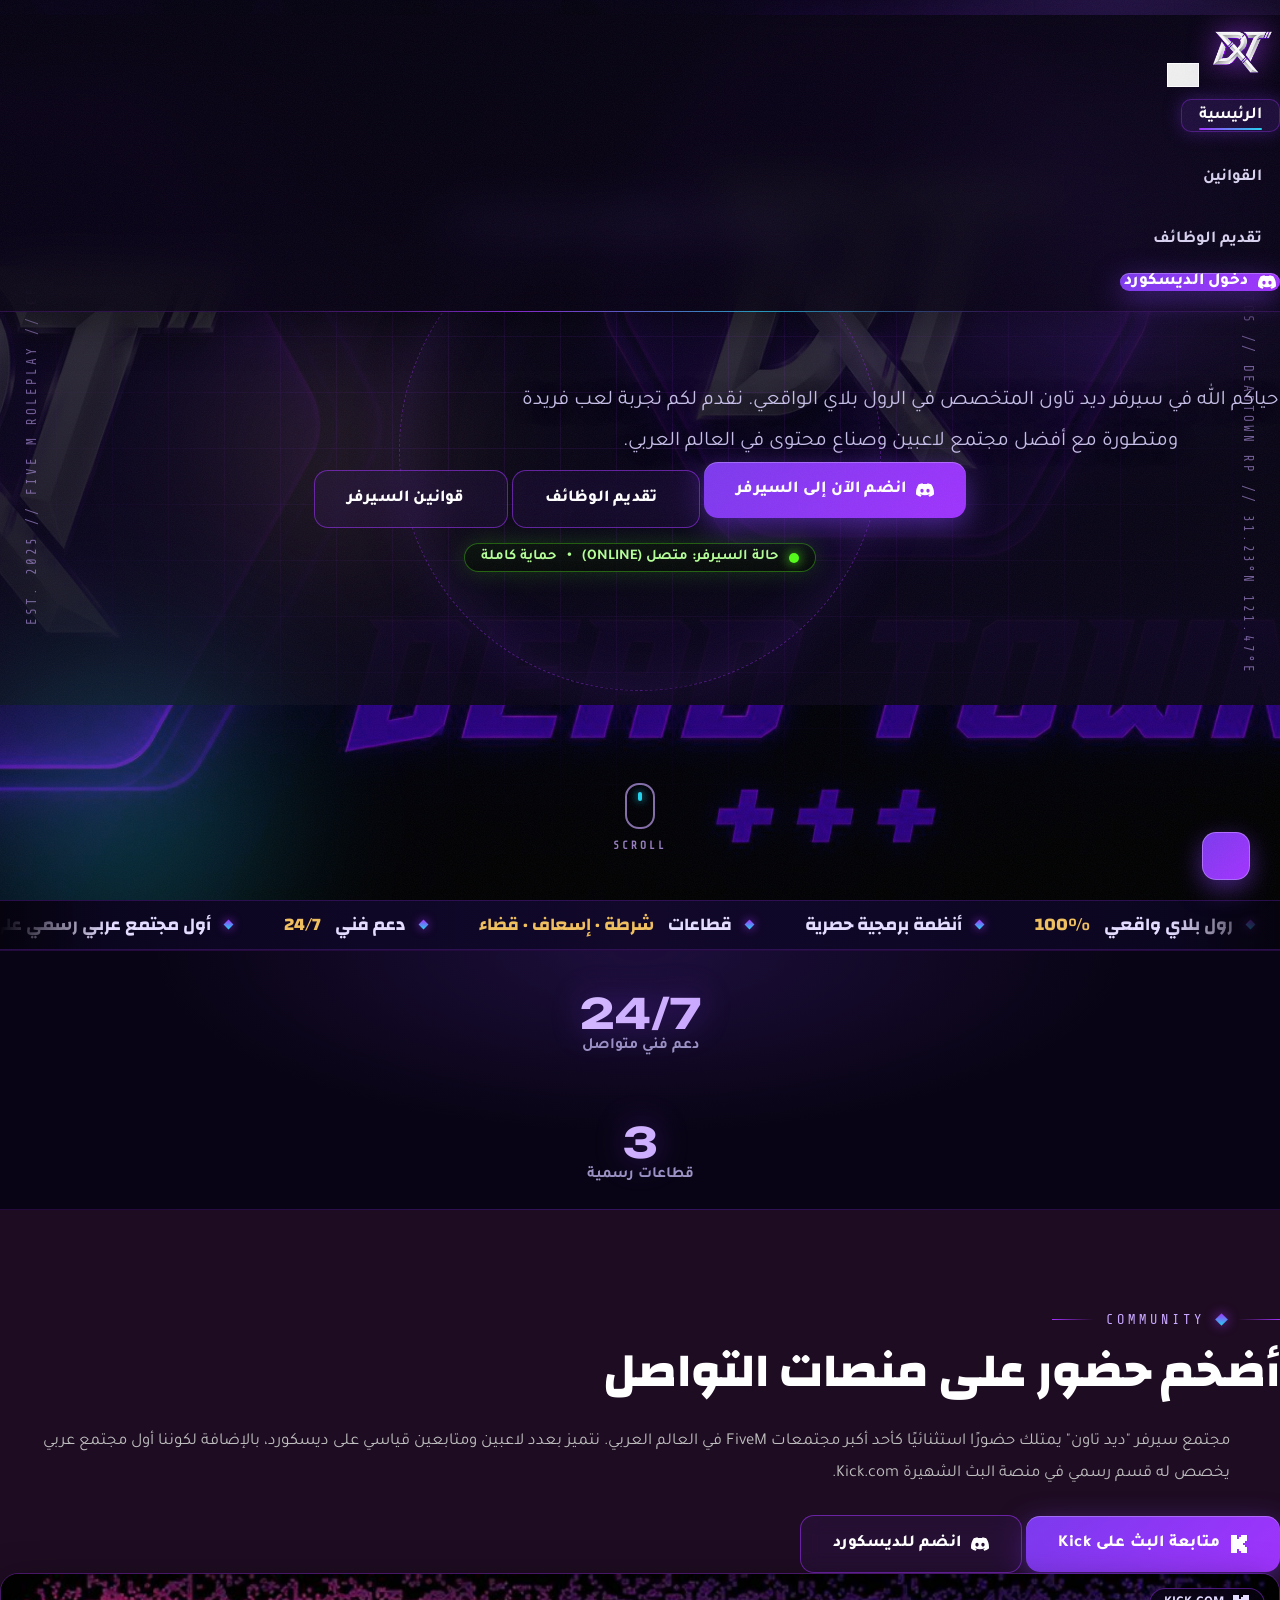
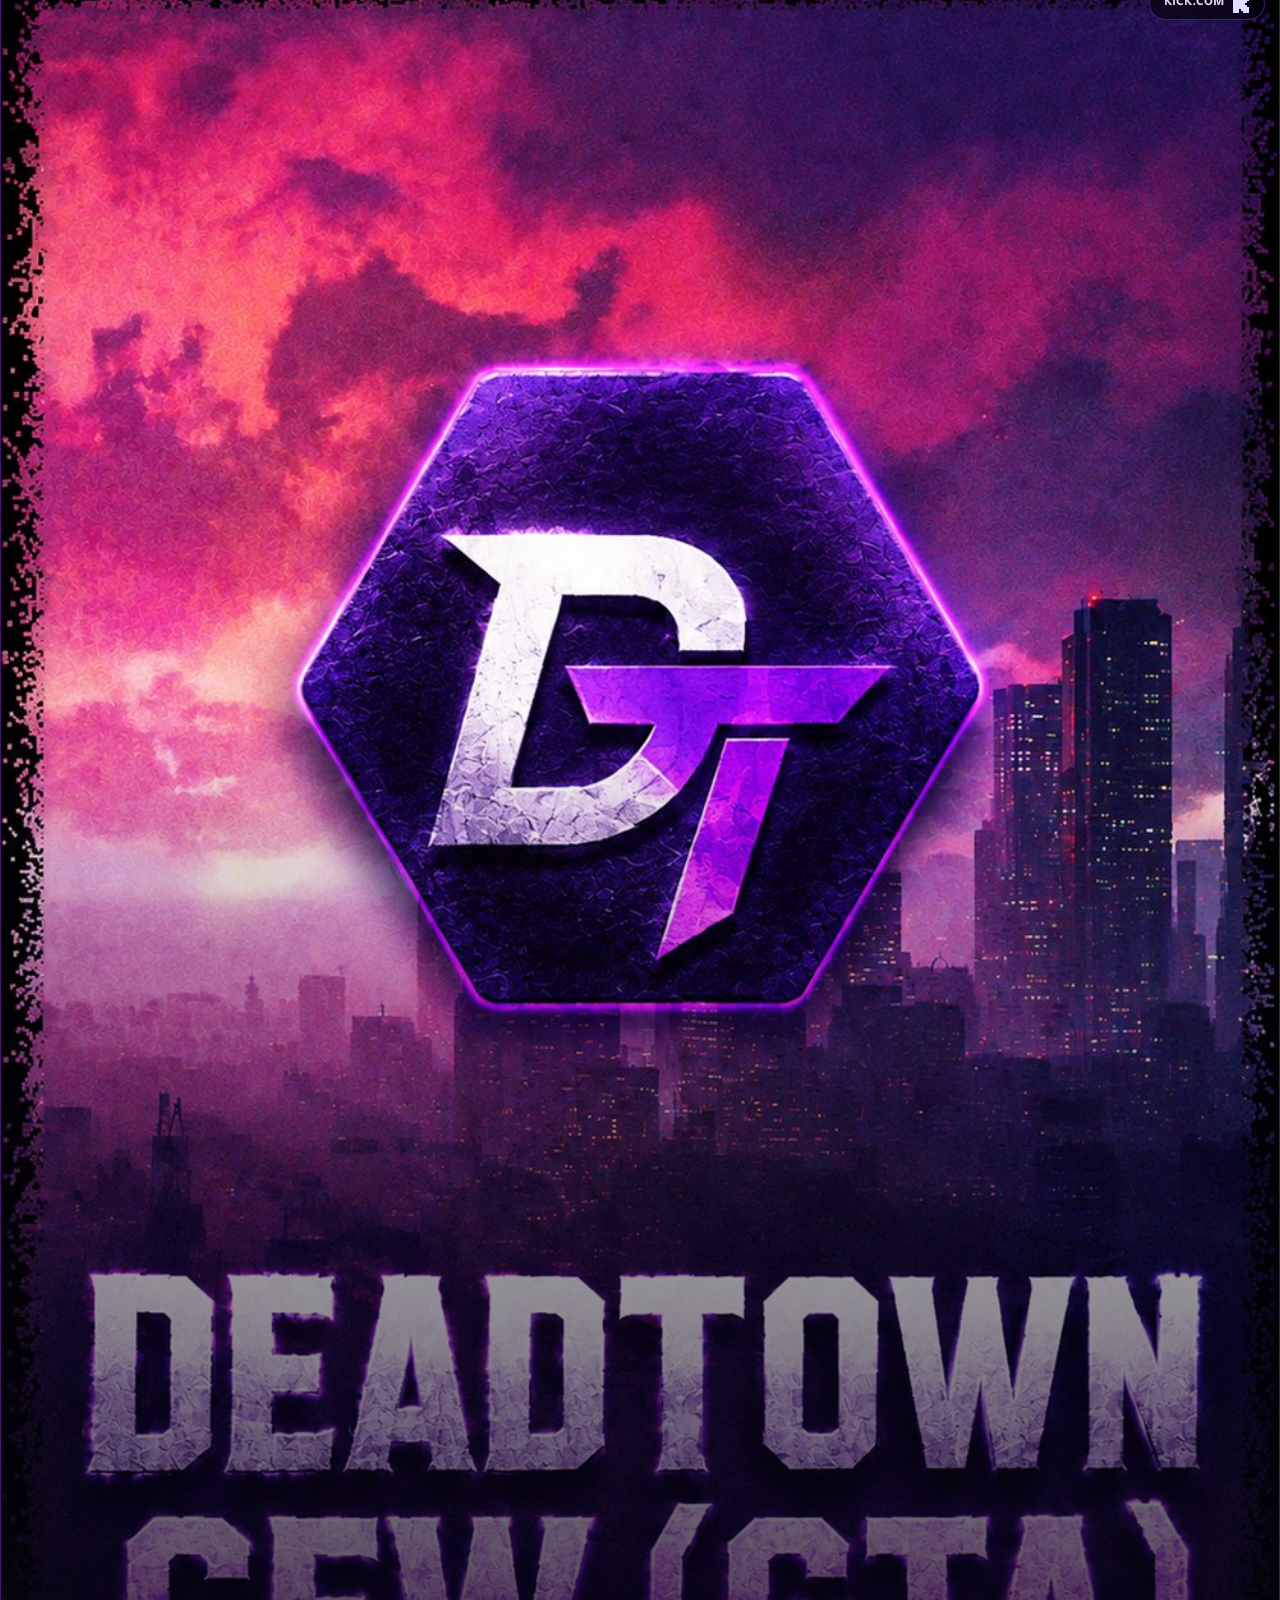
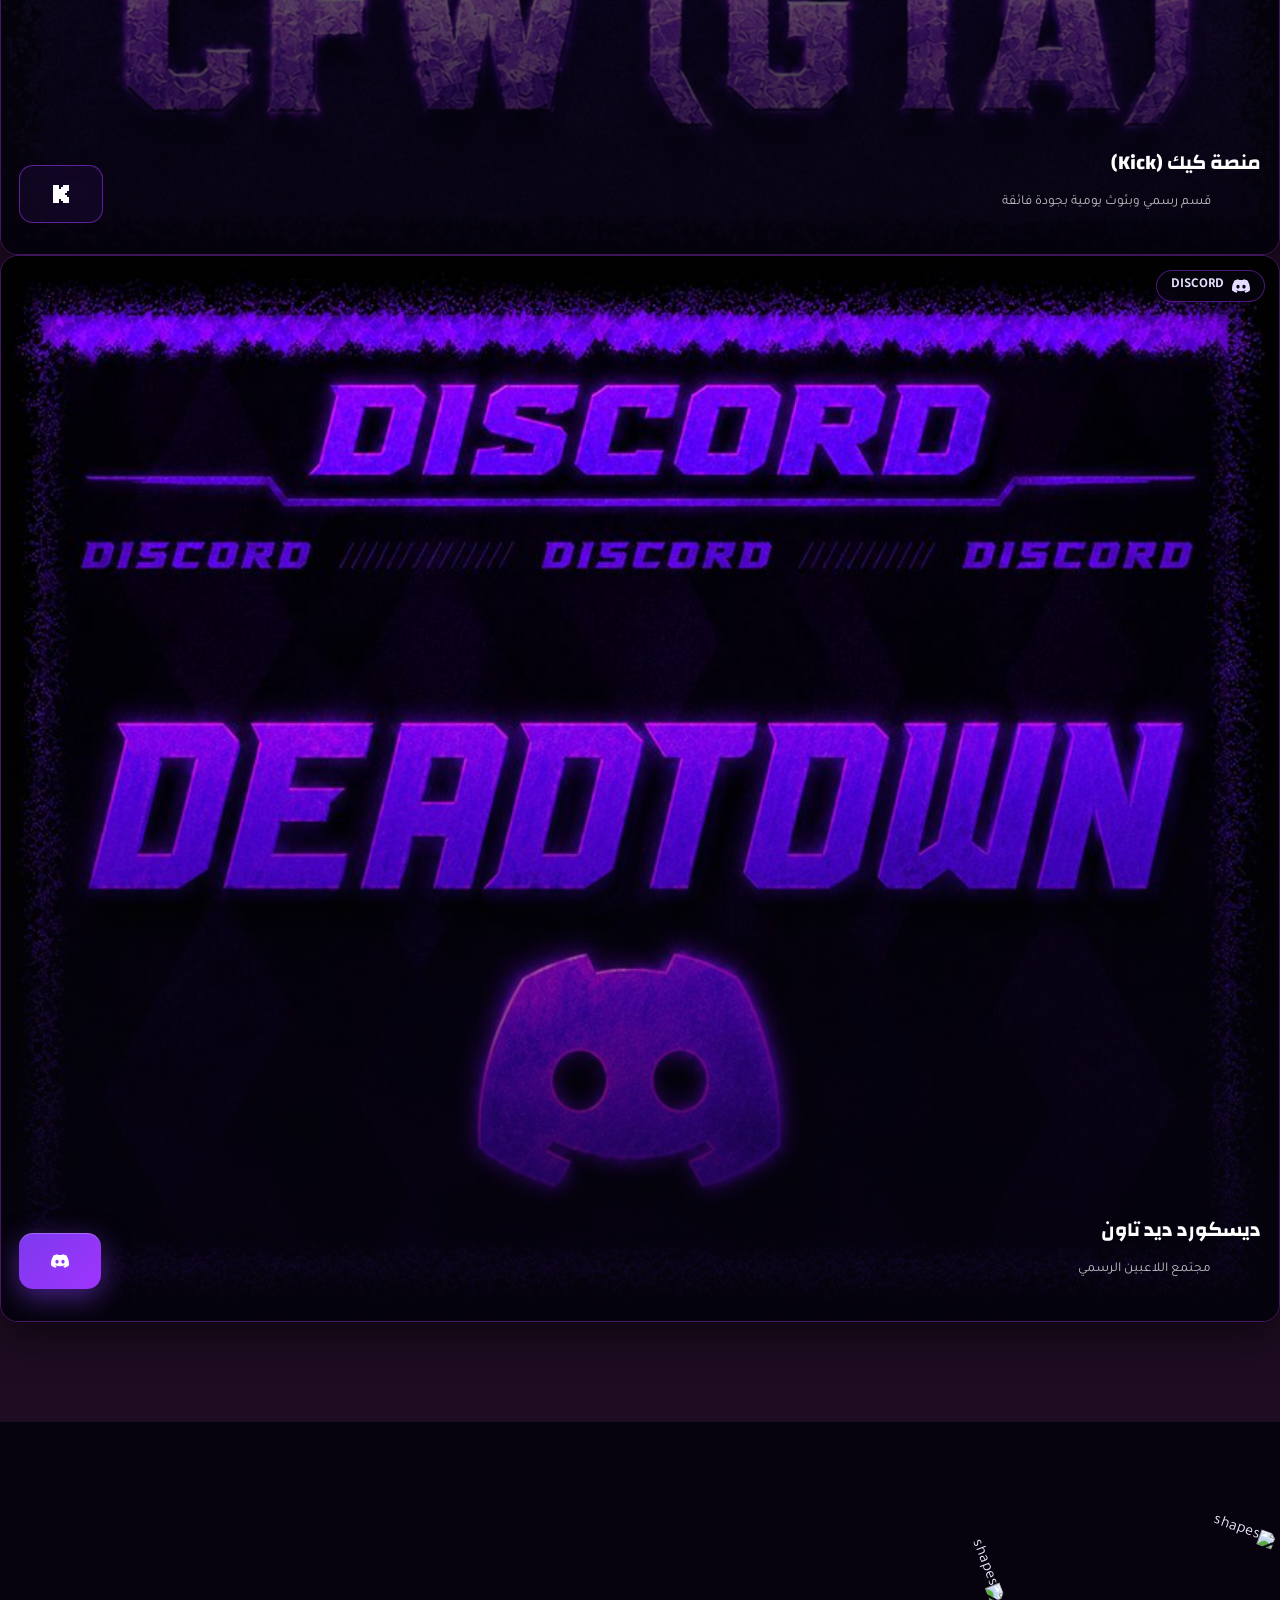
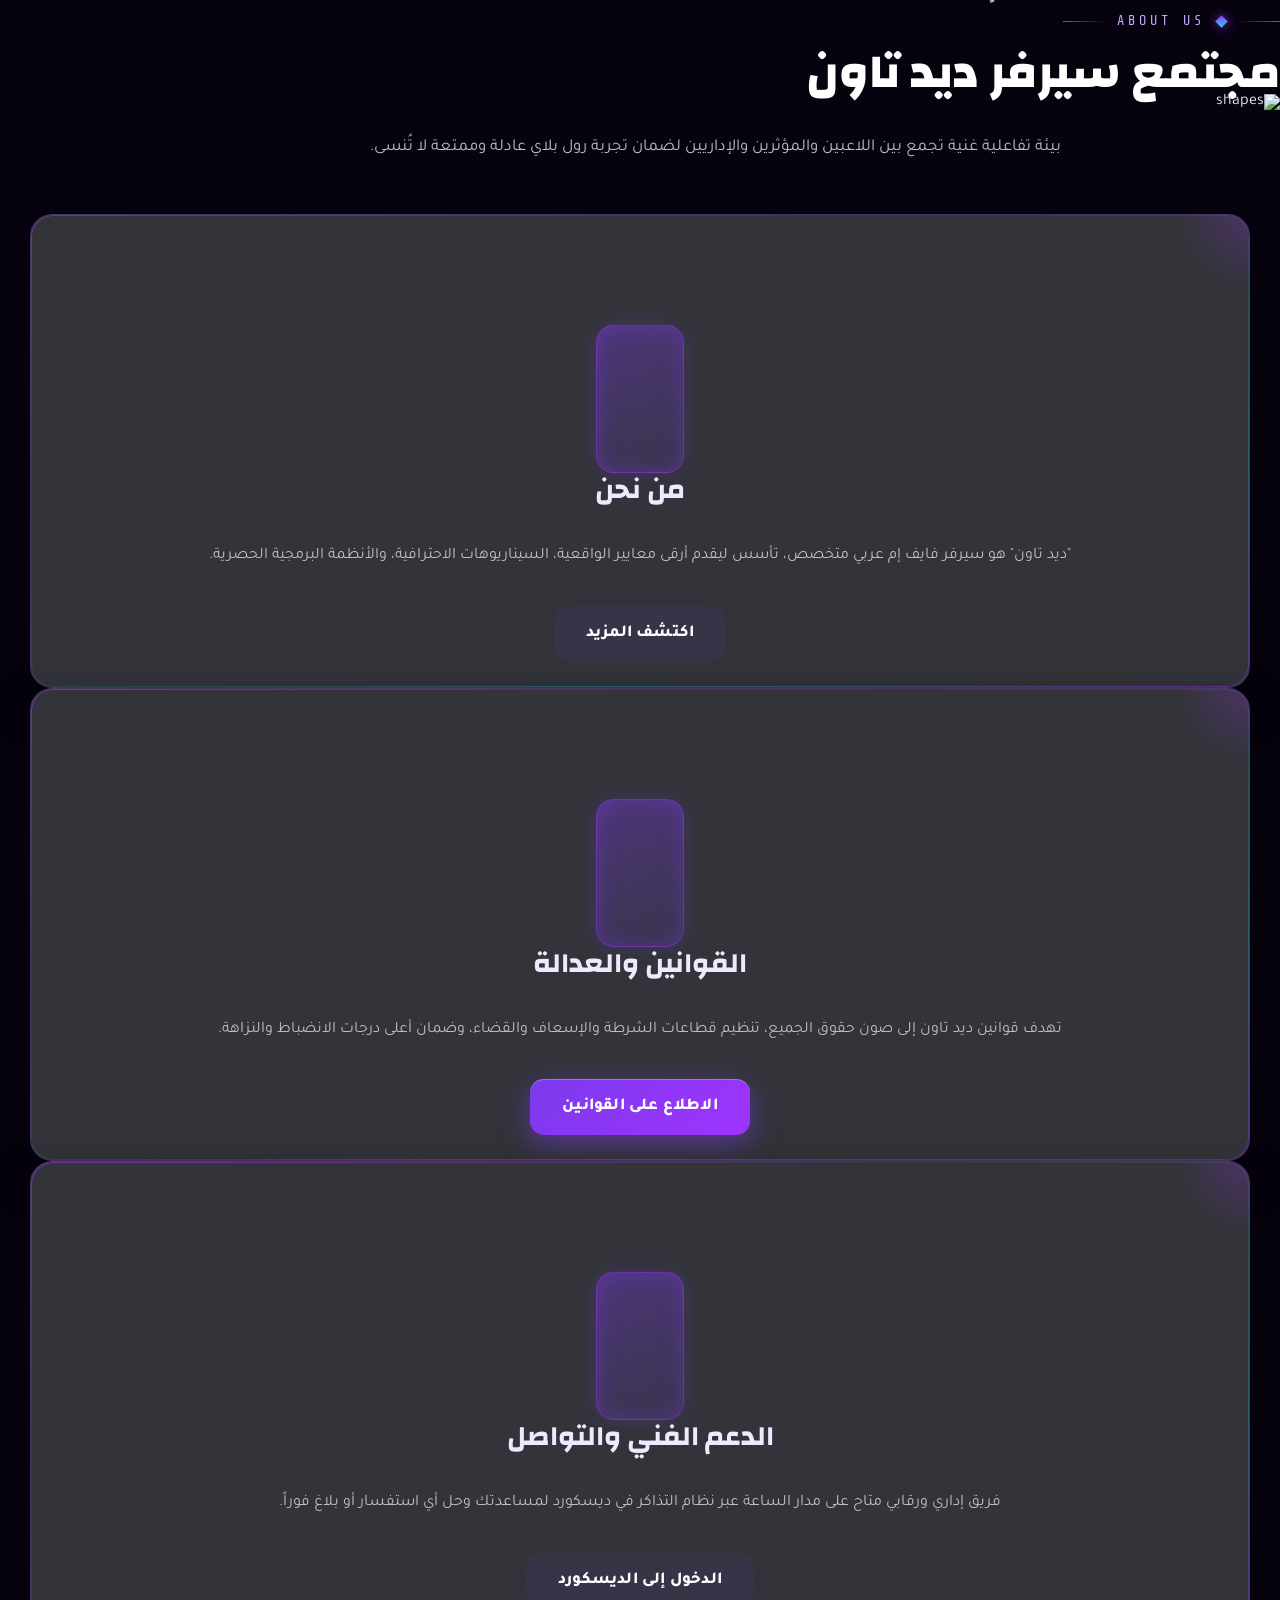
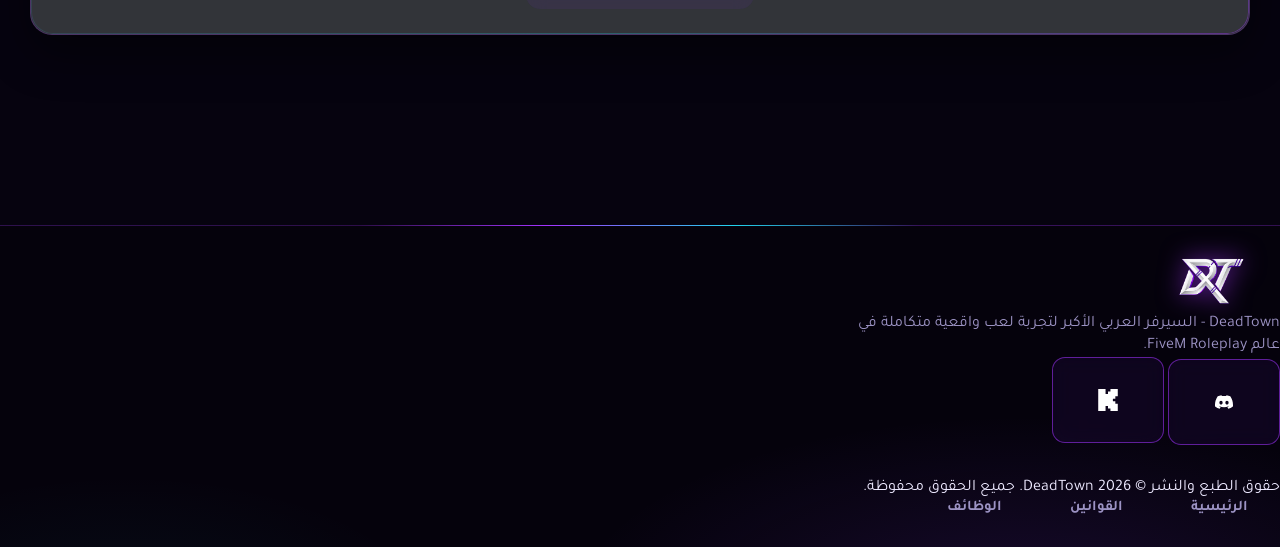
==== commit 6cb42dd4: "Remove 1000-player stats, replace discord icons with official SVG" ====
--- a/index.html
+++ b/index.html
@@ -59,7 +59,7 @@
                     </ul>
                     <div class="d-none d-lg-flex align-items-center gap-3">
                         <a class="btn-deadtown-primary" href="https://discord.gg/U6n9MdBhqs" target="_blank" rel="noopener">
-                            <i class="fa-brands fa-discord"></i> دخول الديسكورد
+                            <svg class="kick-ico" viewBox="0 0 24 24" aria-hidden="true"><path d="M20.317 4.3698a19.7913 19.7913 0 00-4.8851-1.5152.0741.0741 0 00-.0785.0371c-.211.3753-.4447.8648-.6083 1.2495-1.8447-.2762-3.68-.2762-5.4868 0-.1636-.3933-.4058-.8742-.6177-1.2495a.077.077 0 00-.0785-.037 19.7363 19.7363 0 00-4.8852 1.515.0699.0699 0 00-.0321.0277C.5334 9.0458-.319 13.5799.0992 18.0578a.0824.0824 0 00.0312.0561c2.0528 1.5076 4.0413 2.4228 5.9929 3.0294a.0777.0777 0 00.0842-.0276c.4616-.6304.8731-1.2952 1.226-1.9942a.076.076 0 00-.0416-.1057c-.6528-.2476-1.2743-.5495-1.8722-.8923a.077.077 0 01-.0076-.1277c.1258-.0943.2517-.1923.3718-.2914a.0743.0743 0 01.0776-.0105c3.9278 1.7933 8.18 1.7933 12.0614 0a.0739.0739 0 01.0785.0095c.1202.099.246.1981.3728.2924a.077.077 0 01-.0066.1276 12.2986 12.2986 0 01-1.873.8914.0766.0766 0 00-.0407.1067c.3604.698.7719 1.3628 1.225 1.9932a.076.076 0 00.0842.0286c1.961-.6067 3.9495-1.5219 6.0023-3.0294a.077.077 0 00.0313-.0552c.5004-5.177-.8382-9.6739-3.5485-13.6604a.061.061 0 00-.0312-.0286zM8.02 15.3312c-1.1825 0-2.1569-1.0857-2.1569-2.419 0-1.3332.9555-2.4189 2.157-2.4189 1.2108 0 2.1757 1.0952 2.1568 2.419 0 1.3332-.9555 2.4189-2.1569 2.4189zm7.9748 0c-1.1825 0-2.1569-1.0857-2.1569-2.419 0-1.3332.9554-2.4189 2.1569-2.4189 1.2108 0 2.1757 1.0952 2.1568 2.419 0 1.3332-.946 2.4189-2.1568 2.4189Z"/></svg> دخول الديسكورد
                         </a>
                     </div>
                 </div>
@@ -77,7 +77,7 @@
                     <li><a class="nav-link" href="index.html"><i class="fa-solid fa-house me-2"></i> الرئيسية</a></li>
                     <li><a class="nav-link" href="rules.html"><i class="fa-solid fa-scale-balanced me-2"></i> القوانين</a></li>
                     <li><a class="nav-link" href="job-application.html"><i class="fa-solid fa-id-card me-2"></i> تقديم الوظائف</a></li>
-                    <li><a class="nav-link text-primary" href="https://discord.gg/U6n9MdBhqs" target="_blank" rel="noopener"><i class="fa-brands fa-discord me-2"></i> سيرفر الديسكورد</a></li>
+                    <li><a class="nav-link text-primary" href="https://discord.gg/U6n9MdBhqs" target="_blank" rel="noopener"><svg class="kick-ico me-2" viewBox="0 0 24 24" aria-hidden="true"><path d="M20.317 4.3698a19.7913 19.7913 0 00-4.8851-1.5152.0741.0741 0 00-.0785.0371c-.211.3753-.4447.8648-.6083 1.2495-1.8447-.2762-3.68-.2762-5.4868 0-.1636-.3933-.4058-.8742-.6177-1.2495a.077.077 0 00-.0785-.037 19.7363 19.7363 0 00-4.8852 1.515.0699.0699 0 00-.0321.0277C.5334 9.0458-.319 13.5799.0992 18.0578a.0824.0824 0 00.0312.0561c2.0528 1.5076 4.0413 2.4228 5.9929 3.0294a.0777.0777 0 00.0842-.0276c.4616-.6304.8731-1.2952 1.226-1.9942a.076.076 0 00-.0416-.1057c-.6528-.2476-1.2743-.5495-1.8722-.8923a.077.077 0 01-.0076-.1277c.1258-.0943.2517-.1923.3718-.2914a.0743.0743 0 01.0776-.0105c3.9278 1.7933 8.18 1.7933 12.0614 0a.0739.0739 0 01.0785.0095c.1202.099.246.1981.3728.2924a.077.077 0 01-.0066.1276 12.2986 12.2986 0 01-1.873.8914.0766.0766 0 00-.0407.1067c.3604.698.7719 1.3628 1.225 1.9932a.076.076 0 00.0842.0286c1.961-.6067 3.9495-1.5219 6.0023-3.0294a.077.077 0 00.0313-.0552c.5004-5.177-.8382-9.6739-3.5485-13.6604a.061.061 0 00-.0312-.0286zM8.02 15.3312c-1.1825 0-2.1569-1.0857-2.1569-2.419 0-1.3332.9555-2.4189 2.157-2.4189 1.2108 0 2.1757 1.0952 2.1568 2.419 0 1.3332-.9555 2.4189-2.1569 2.4189zm7.9748 0c-1.1825 0-2.1569-1.0857-2.1569-2.419 0-1.3332.9554-2.4189 2.1569-2.4189 1.2108 0 2.1757 1.0952 2.1568 2.419 0 1.3332-.946 2.4189-2.1568 2.4189Z"/></svg> سيرفر الديسكورد</a></li>
                 </ul>
             </div>
         </aside>
@@ -124,7 +124,7 @@
 
                                 <div class="d-flex justify-content-center flex-wrap gap-3 mb-4">
                                     <a class="btn-deadtown-primary" href="https://discord.gg/U6n9MdBhqs" target="_blank" rel="noopener">
-                                        <i class="fa-brands fa-discord"></i> انضم الآن إلى السيرفر
+                                        <svg class="kick-ico" viewBox="0 0 24 24" aria-hidden="true"><path d="M20.317 4.3698a19.7913 19.7913 0 00-4.8851-1.5152.0741.0741 0 00-.0785.0371c-.211.3753-.4447.8648-.6083 1.2495-1.8447-.2762-3.68-.2762-5.4868 0-.1636-.3933-.4058-.8742-.6177-1.2495a.077.077 0 00-.0785-.037 19.7363 19.7363 0 00-4.8852 1.515.0699.0699 0 00-.0321.0277C.5334 9.0458-.319 13.5799.0992 18.0578a.0824.0824 0 00.0312.0561c2.0528 1.5076 4.0413 2.4228 5.9929 3.0294a.0777.0777 0 00.0842-.0276c.4616-.6304.8731-1.2952 1.226-1.9942a.076.076 0 00-.0416-.1057c-.6528-.2476-1.2743-.5495-1.8722-.8923a.077.077 0 01-.0076-.1277c.1258-.0943.2517-.1923.3718-.2914a.0743.0743 0 01.0776-.0105c3.9278 1.7933 8.18 1.7933 12.0614 0a.0739.0739 0 01.0785.0095c.1202.099.246.1981.3728.2924a.077.077 0 01-.0066.1276 12.2986 12.2986 0 01-1.873.8914.0766.0766 0 00-.0407.1067c.3604.698.7719 1.3628 1.225 1.9932a.076.076 0 00.0842.0286c1.961-.6067 3.9495-1.5219 6.0023-3.0294a.077.077 0 00.0313-.0552c.5004-5.177-.8382-9.6739-3.5485-13.6604a.061.061 0 00-.0312-.0286zM8.02 15.3312c-1.1825 0-2.1569-1.0857-2.1569-2.419 0-1.3332.9555-2.4189 2.157-2.4189 1.2108 0 2.1757 1.0952 2.1568 2.419 0 1.3332-.9555 2.4189-2.1569 2.4189zm7.9748 0c-1.1825 0-2.1569-1.0857-2.1569-2.419 0-1.3332.9554-2.4189 2.1569-2.4189 1.2108 0 2.1757 1.0952 2.1568 2.419 0 1.3332-.946 2.4189-2.1568 2.4189Z"/></svg> انضم الآن إلى السيرفر
                                     </a>
                                     <a class="btn-deadtown-outline" href="job-application.html">
                                         <i class="fa-solid fa-user-plus"></i> تقديم الوظائف
@@ -137,8 +137,6 @@
                                 <div class="server-status-pill">
                                     <span class="pulse-dot"></span>
                                     <span>حالة السيرفر: <strong>متصل (ONLINE)</strong></span>
-                                    <span class="mx-2">•</span>
-                                    <span><i class="fa-solid fa-users text-info"></i> اللاعبين: <strong>+1000 يومياً</strong></span>
                                     <span class="mx-2">•</span>
                                     <span><i class="fa-solid fa-shield-halved text-warning"></i> حماية كاملة</span>
                                 </div>
@@ -161,13 +159,11 @@
             <div class="dt-ticker-item"><span class="t-dot"></span> رول بلاي واقعي <span class="t-accent">100%</span></div>
             <div class="dt-ticker-item"><span class="t-dot"></span> أنظمة برمجية حصرية</div>
             <div class="dt-ticker-item"><span class="t-dot"></span> قطاعات <span class="t-accent">شرطة · إسعاف · قضاء</span></div>
-            <div class="dt-ticker-item"><span class="t-dot"></span> مجتمع <span class="t-accent">+1000 لاعب يومياً</span></div>
             <div class="dt-ticker-item"><span class="t-dot"></span> دعم فني <span class="t-accent">24/7</span></div>
             <div class="dt-ticker-item"><span class="t-dot"></span> أول مجتمع عربي رسمي على <span class="t-accent">Kick</span></div>
             <div class="dt-ticker-item"><span class="t-dot"></span> رول بلاي واقعي <span class="t-accent">100%</span></div>
             <div class="dt-ticker-item"><span class="t-dot"></span> أنظمة برمجية حصرية</div>
             <div class="dt-ticker-item"><span class="t-dot"></span> قطاعات <span class="t-accent">شرطة · إسعاف · قضاء</span></div>
-            <div class="dt-ticker-item"><span class="t-dot"></span> مجتمع <span class="t-accent">+1000 لاعب يومياً</span></div>
             <div class="dt-ticker-item"><span class="t-dot"></span> دعم فني <span class="t-accent">24/7</span></div>
             <div class="dt-ticker-item"><span class="t-dot"></span> أول مجتمع عربي رسمي على <span class="t-accent">Kick</span></div>
         </div>
@@ -177,29 +173,15 @@
     <section class="dt-stats">
         <div class="container py-4">
             <div class="row">
-                <div class="col-6 col-md-3">
+                <div class="col-6 col-md-6">
                     <div class="dt-stat" data-aos="fade-up" data-aos-delay="0">
-                        <span class="ico"><i class="fa-solid fa-users"></i></span>
-                        <div class="num"><span class="count">1000</span>+</div>
-                        <div class="lbl">لاعب يومياً</div>
-                    </div>
-                </div>
-                <div class="col-6 col-md-3">
-                    <div class="dt-stat" data-aos="fade-up" data-aos-delay="100">
                         <span class="ico"><i class="fa-solid fa-headset"></i></span>
                         <div class="num">24/7</div>
                         <div class="lbl">دعم فني متواصل</div>
                     </div>
                 </div>
-                <div class="col-6 col-md-3">
-                    <div class="dt-stat" data-aos="fade-up" data-aos-delay="200">
-                        <span class="ico"><i class="fa-solid fa-tower-broadcast"></i></span>
-                        <div class="num"><span class="count">100</span>+</div>
-                        <div class="lbl">صانع محتوى</div>
-                    </div>
-                </div>
-                <div class="col-6 col-md-3">
-                    <div class="dt-stat" data-aos="fade-up" data-aos-delay="300">
+                <div class="col-6 col-md-6">
+                    <div class="dt-stat" data-aos="fade-up" data-aos-delay="100">
                         <span class="ico"><i class="fa-solid fa-shield-halved"></i></span>
                         <div class="num"><span class="count">3</span></div>
                         <div class="lbl">قطاعات رسمية</div>
@@ -225,7 +207,7 @@
                             متابعة البث على Kick
                         </a>
                         <a class="btn-deadtown-outline" href="https://discord.gg/U6n9MdBhqs" target="_blank" rel="noopener">
-                            <i class="fa-brands fa-discord"></i> انضم للديسكورد
+                            <svg class="kick-ico" viewBox="0 0 24 24" aria-hidden="true"><path d="M20.317 4.3698a19.7913 19.7913 0 00-4.8851-1.5152.0741.0741 0 00-.0785.0371c-.211.3753-.4447.8648-.6083 1.2495-1.8447-.2762-3.68-.2762-5.4868 0-.1636-.3933-.4058-.8742-.6177-1.2495a.077.077 0 00-.0785-.037 19.7363 19.7363 0 00-4.8852 1.515.0699.0699 0 00-.0321.0277C.5334 9.0458-.319 13.5799.0992 18.0578a.0824.0824 0 00.0312.0561c2.0528 1.5076 4.0413 2.4228 5.9929 3.0294a.0777.0777 0 00.0842-.0276c.4616-.6304.8731-1.2952 1.226-1.9942a.076.076 0 00-.0416-.1057c-.6528-.2476-1.2743-.5495-1.8722-.8923a.077.077 0 01-.0076-.1277c.1258-.0943.2517-.1923.3718-.2914a.0743.0743 0 01.0776-.0105c3.9278 1.7933 8.18 1.7933 12.0614 0a.0739.0739 0 01.0785.0095c.1202.099.246.1981.3728.2924a.077.077 0 01-.0066.1276 12.2986 12.2986 0 01-1.873.8914.0766.0766 0 00-.0407.1067c.3604.698.7719 1.3628 1.225 1.9932a.076.076 0 00.0842.0286c1.961-.6067 3.9495-1.5219 6.0023-3.0294a.077.077 0 00.0313-.0552c.5004-5.177-.8382-9.6739-3.5485-13.6604a.061.061 0 00-.0312-.0286zM8.02 15.3312c-1.1825 0-2.1569-1.0857-2.1569-2.419 0-1.3332.9555-2.4189 2.157-2.4189 1.2108 0 2.1757 1.0952 2.1568 2.419 0 1.3332-.9555 2.4189-2.1569 2.4189zm7.9748 0c-1.1825 0-2.1569-1.0857-2.1569-2.419 0-1.3332.9554-2.4189 2.1569-2.4189 1.2108 0 2.1757 1.0952 2.1568 2.419 0 1.3332-.946 2.4189-2.1568 2.4189Z"/></svg> انضم للديسكورد
                         </a>
                     </div>
                 </div>
@@ -253,14 +235,14 @@
                         <div class="col-sm-4 d-flex">
                             <div class="dt-media h-100 w-100">
                                 <img alt="ديسكورد ديد تاون" src="assets/images/index/crafter-2.jpg" loading="lazy" style="min-height: 100%; object-fit: cover;"/>
-                                <span class="media-tag"><i class="fa-brands fa-discord"></i> DISCORD</span>
+                                <span class="media-tag"><svg class="kick-ico" viewBox="0 0 24 24" aria-hidden="true"><path d="M20.317 4.3698a19.7913 19.7913 0 00-4.8851-1.5152.0741.0741 0 00-.0785.0371c-.211.3753-.4447.8648-.6083 1.2495-1.8447-.2762-3.68-.2762-5.4868 0-.1636-.3933-.4058-.8742-.6177-1.2495a.077.077 0 00-.0785-.037 19.7363 19.7363 0 00-4.8852 1.515.0699.0699 0 00-.0321.0277C.5334 9.0458-.319 13.5799.0992 18.0578a.0824.0824 0 00.0312.0561c2.0528 1.5076 4.0413 2.4228 5.9929 3.0294a.0777.0777 0 00.0842-.0276c.4616-.6304.8731-1.2952 1.226-1.9942a.076.076 0 00-.0416-.1057c-.6528-.2476-1.2743-.5495-1.8722-.8923a.077.077 0 01-.0076-.1277c.1258-.0943.2517-.1923.3718-.2914a.0743.0743 0 01.0776-.0105c3.9278 1.7933 8.18 1.7933 12.0614 0a.0739.0739 0 01.0785.0095c.1202.099.246.1981.3728.2924a.077.077 0 01-.0066.1276 12.2986 12.2986 0 01-1.873.8914.0766.0766 0 00-.0407.1067c.3604.698.7719 1.3628 1.225 1.9932a.076.076 0 00.0842.0286c1.961-.6067 3.9495-1.5219 6.0023-3.0294a.077.077 0 00.0313-.0552c.5004-5.177-.8382-9.6739-3.5485-13.6604a.061.061 0 00-.0312-.0286zM8.02 15.3312c-1.1825 0-2.1569-1.0857-2.1569-2.419 0-1.3332.9555-2.4189 2.157-2.4189 1.2108 0 2.1757 1.0952 2.1568 2.419 0 1.3332-.9555 2.4189-2.1569 2.4189zm7.9748 0c-1.1825 0-2.1569-1.0857-2.1569-2.419 0-1.3332.9554-2.4189 2.1569-2.4189 1.2108 0 2.1757 1.0952 2.1568 2.419 0 1.3332-.946 2.4189-2.1568 2.4189Z"/></svg> DISCORD</span>
                                 <div class="media-bottom">
                                     <div>
                                         <h5 class="m-title">ديسكورد ديد تاون</h5>
                                         <p class="m-sub">مجتمع اللاعبين الرسمي</p>
                                     </div>
                                     <a class="btn-deadtown-primary btn-sm py-2 px-3" href="https://discord.gg/U6n9MdBhqs" target="_blank" rel="noopener">
-                                        <i class="fa-brands fa-discord"></i>
+                                        <svg class="kick-ico" viewBox="0 0 24 24" aria-hidden="true"><path d="M20.317 4.3698a19.7913 19.7913 0 00-4.8851-1.5152.0741.0741 0 00-.0785.0371c-.211.3753-.4447.8648-.6083 1.2495-1.8447-.2762-3.68-.2762-5.4868 0-.1636-.3933-.4058-.8742-.6177-1.2495a.077.077 0 00-.0785-.037 19.7363 19.7363 0 00-4.8852 1.515.0699.0699 0 00-.0321.0277C.5334 9.0458-.319 13.5799.0992 18.0578a.0824.0824 0 00.0312.0561c2.0528 1.5076 4.0413 2.4228 5.9929 3.0294a.0777.0777 0 00.0842-.0276c.4616-.6304.8731-1.2952 1.226-1.9942a.076.076 0 00-.0416-.1057c-.6528-.2476-1.2743-.5495-1.8722-.8923a.077.077 0 01-.0076-.1277c.1258-.0943.2517-.1923.3718-.2914a.0743.0743 0 01.0776-.0105c3.9278 1.7933 8.18 1.7933 12.0614 0a.0739.0739 0 01.0785.0095c.1202.099.246.1981.3728.2924a.077.077 0 01-.0066.1276 12.2986 12.2986 0 01-1.873.8914.0766.0766 0 00-.0407.1067c.3604.698.7719 1.3628 1.225 1.9932a.076.076 0 00.0842.0286c1.961-.6067 3.9495-1.5219 6.0023-3.0294a.077.077 0 00.0313-.0552c.5004-5.177-.8382-9.6739-3.5485-13.6604a.061.061 0 00-.0312-.0286zM8.02 15.3312c-1.1825 0-2.1569-1.0857-2.1569-2.419 0-1.3332.9555-2.4189 2.157-2.4189 1.2108 0 2.1757 1.0952 2.1568 2.419 0 1.3332-.9555 2.4189-2.1569 2.4189zm7.9748 0c-1.1825 0-2.1569-1.0857-2.1569-2.419 0-1.3332.9554-2.4189 2.1569-2.4189 1.2108 0 2.1757 1.0952 2.1568 2.419 0 1.3332-.946 2.4189-2.1568 2.4189Z"/></svg>
                                     </a>
                                 </div>
                             </div>
@@ -354,7 +336,7 @@
                 <div class="col-md-6 text-center text-md-end">
                     <div class="d-flex justify-content-center justify-content-md-end gap-3">
                         <a class="btn-deadtown-outline py-2 px-3" href="https://discord.gg/U6n9MdBhqs" target="_blank" rel="noopener" aria-label="Discord">
-                            <i class="fa-brands fa-discord"></i>
+                            <svg class="kick-ico" viewBox="0 0 24 24" aria-hidden="true"><path d="M20.317 4.3698a19.7913 19.7913 0 00-4.8851-1.5152.0741.0741 0 00-.0785.0371c-.211.3753-.4447.8648-.6083 1.2495-1.8447-.2762-3.68-.2762-5.4868 0-.1636-.3933-.4058-.8742-.6177-1.2495a.077.077 0 00-.0785-.037 19.7363 19.7363 0 00-4.8852 1.515.0699.0699 0 00-.0321.0277C.5334 9.0458-.319 13.5799.0992 18.0578a.0824.0824 0 00.0312.0561c2.0528 1.5076 4.0413 2.4228 5.9929 3.0294a.0777.0777 0 00.0842-.0276c.4616-.6304.8731-1.2952 1.226-1.9942a.076.076 0 00-.0416-.1057c-.6528-.2476-1.2743-.5495-1.8722-.8923a.077.077 0 01-.0076-.1277c.1258-.0943.2517-.1923.3718-.2914a.0743.0743 0 01.0776-.0105c3.9278 1.7933 8.18 1.7933 12.0614 0a.0739.0739 0 01.0785.0095c.1202.099.246.1981.3728.2924a.077.077 0 01-.0066.1276 12.2986 12.2986 0 01-1.873.8914.0766.0766 0 00-.0407.1067c.3604.698.7719 1.3628 1.225 1.9932a.076.076 0 00.0842.0286c1.961-.6067 3.9495-1.5219 6.0023-3.0294a.077.077 0 00.0313-.0552c.5004-5.177-.8382-9.6739-3.5485-13.6604a.061.061 0 00-.0312-.0286zM8.02 15.3312c-1.1825 0-2.1569-1.0857-2.1569-2.419 0-1.3332.9555-2.4189 2.157-2.4189 1.2108 0 2.1757 1.0952 2.1568 2.419 0 1.3332-.9555 2.4189-2.1569 2.4189zm7.9748 0c-1.1825 0-2.1569-1.0857-2.1569-2.419 0-1.3332.9554-2.4189 2.1569-2.4189 1.2108 0 2.1757 1.0952 2.1568 2.419 0 1.3332-.946 2.4189-2.1568 2.4189Z"/></svg>
                         </a>
                         <a class="btn-deadtown-outline py-2 px-3" href="https://kick.com/yazenali800" target="_blank" rel="noopener" aria-label="Kick">
                             <svg class="kick-ico lg" viewBox="0 0 24 24" aria-hidden="true"><path d="M1.333 0h8v5.333H12V2.667h2.667V0h8v8H20v2.667h-2.667v2.666H20V16h2.667v8h-8v-2.667H12v-2.666H9.333V24h-8Z"/></svg>
